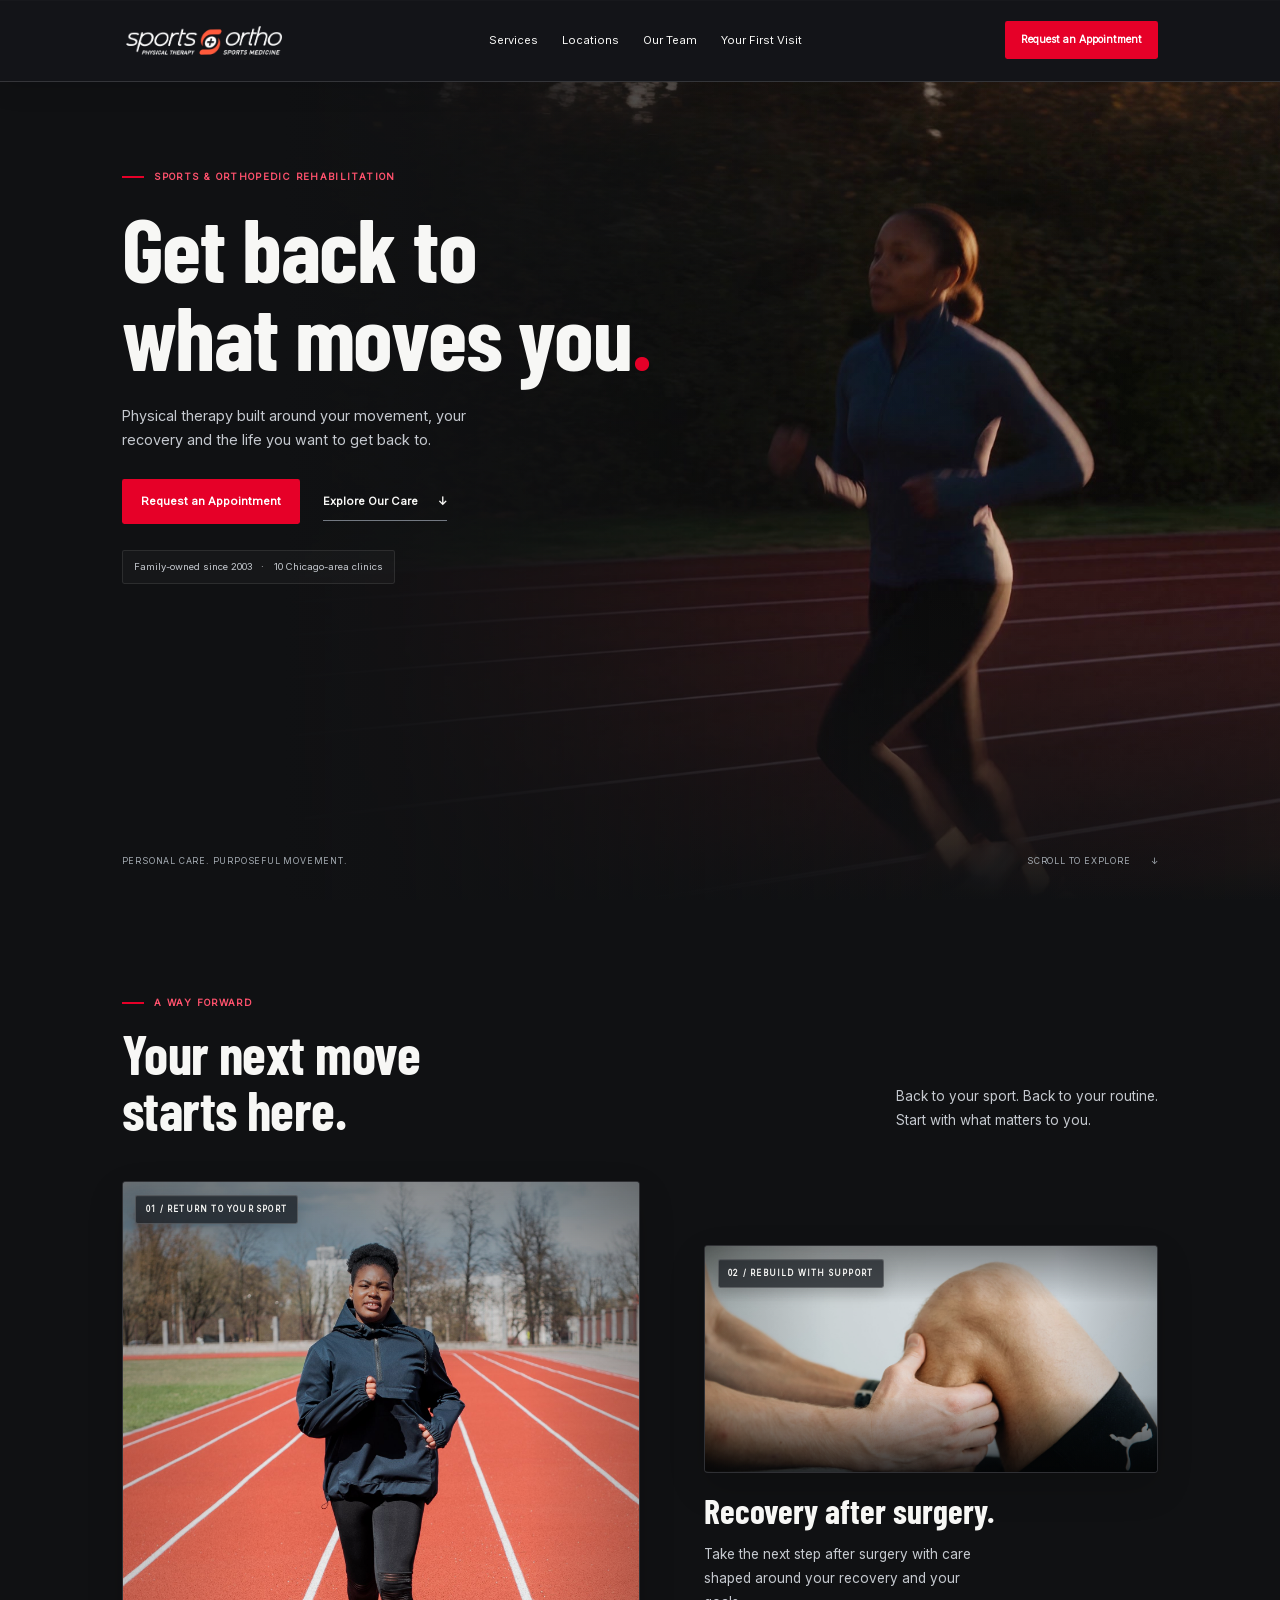
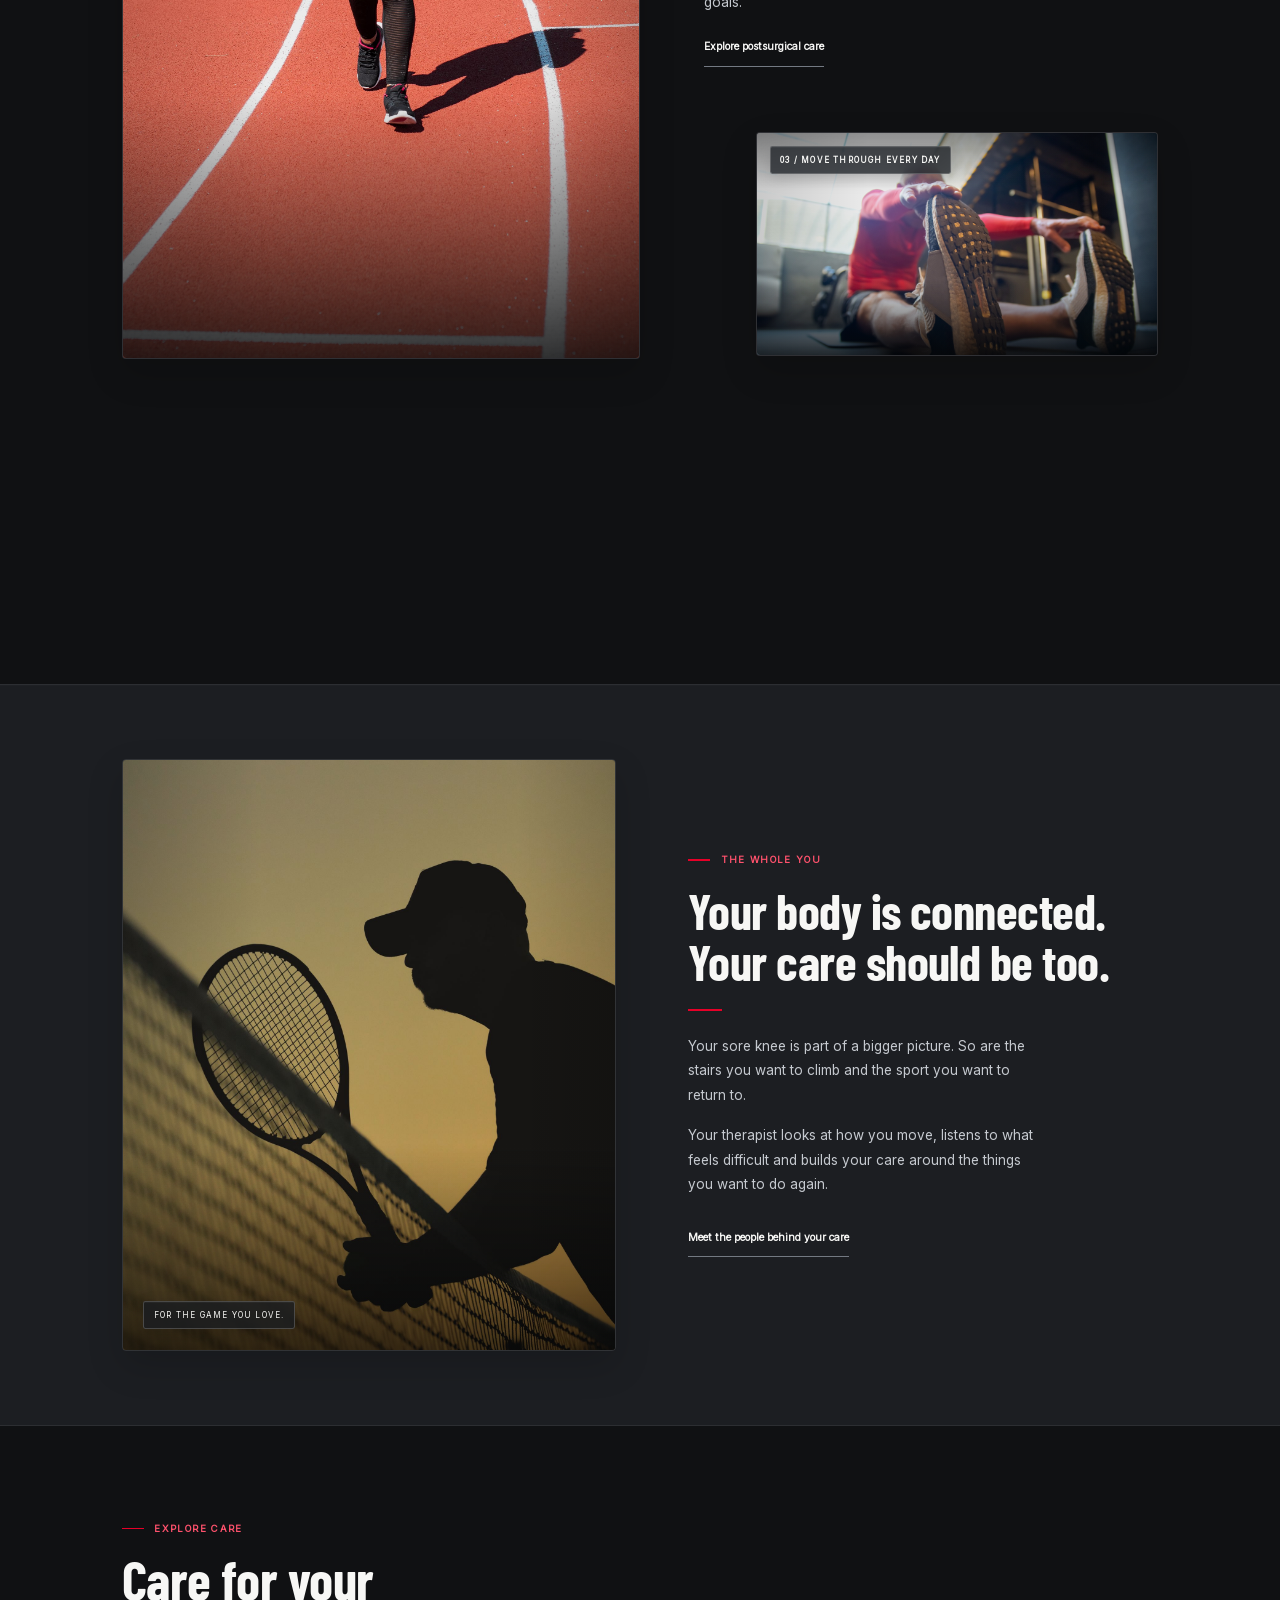
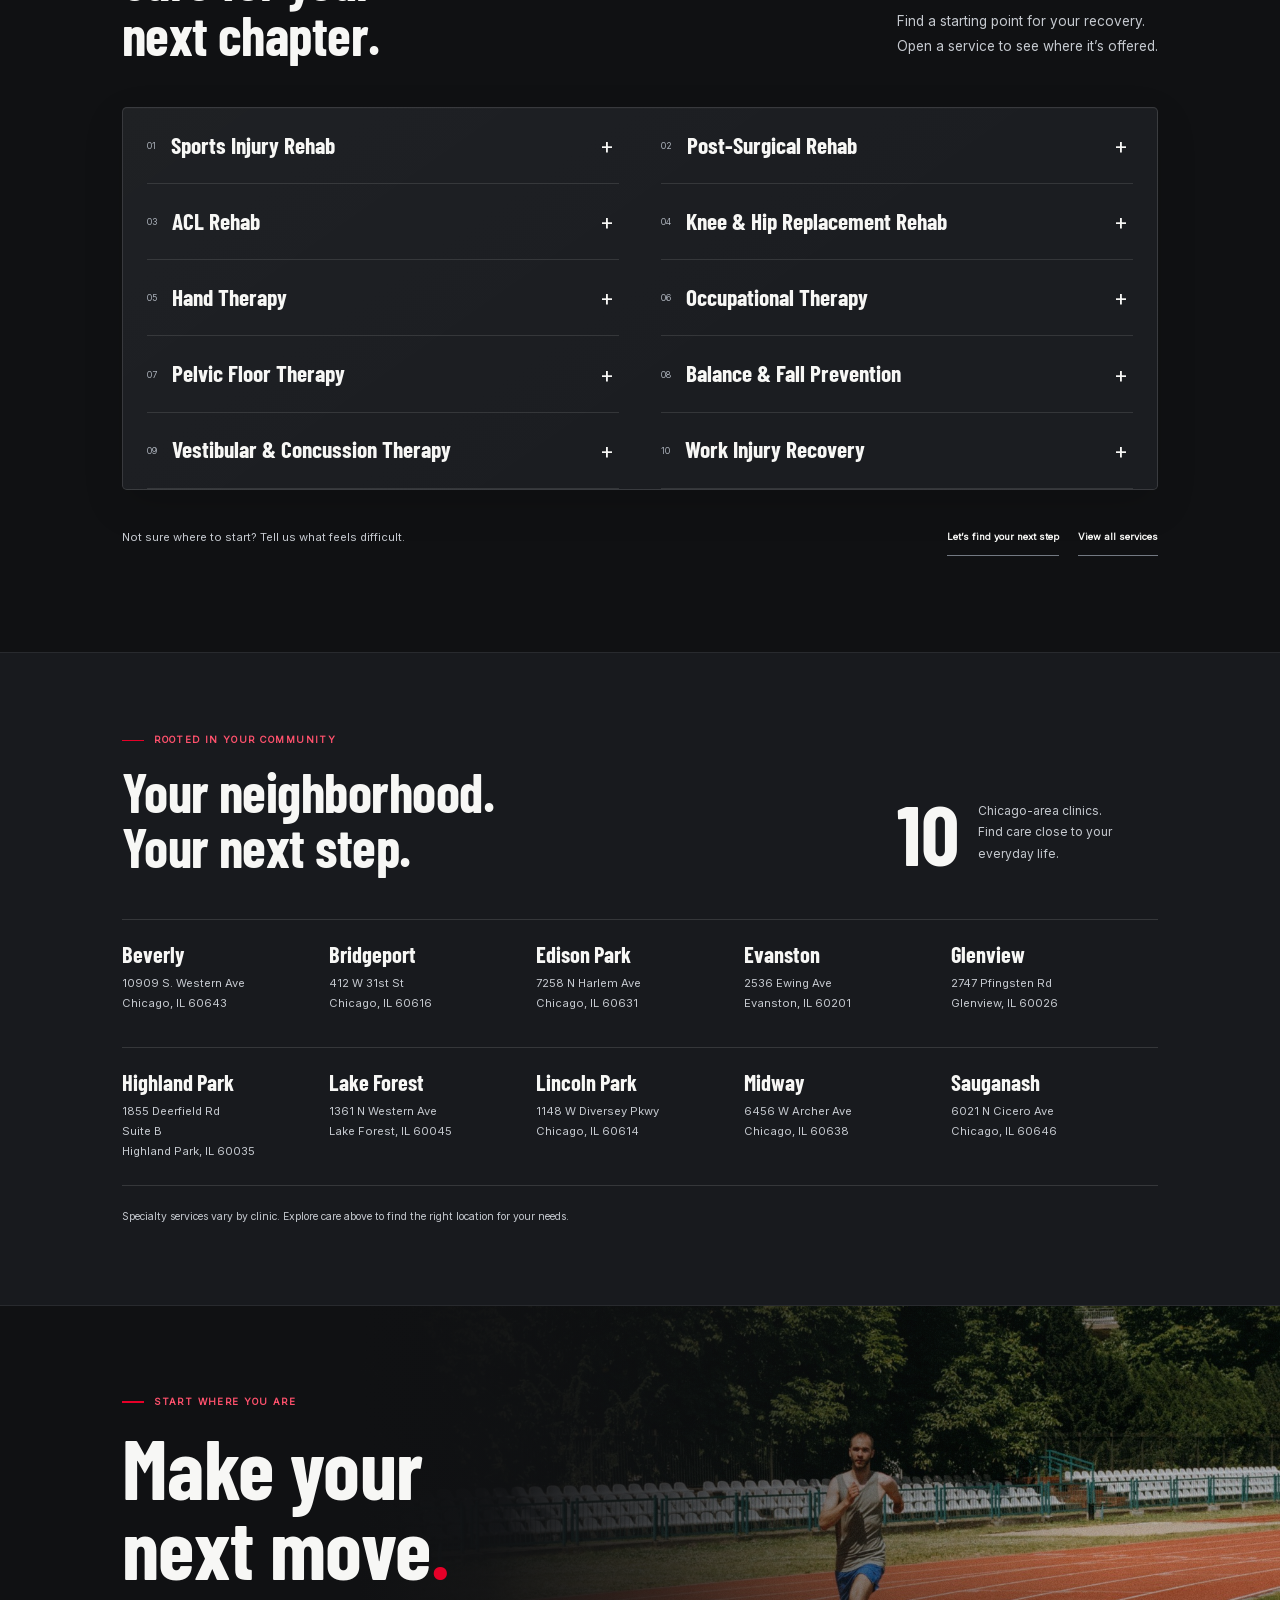
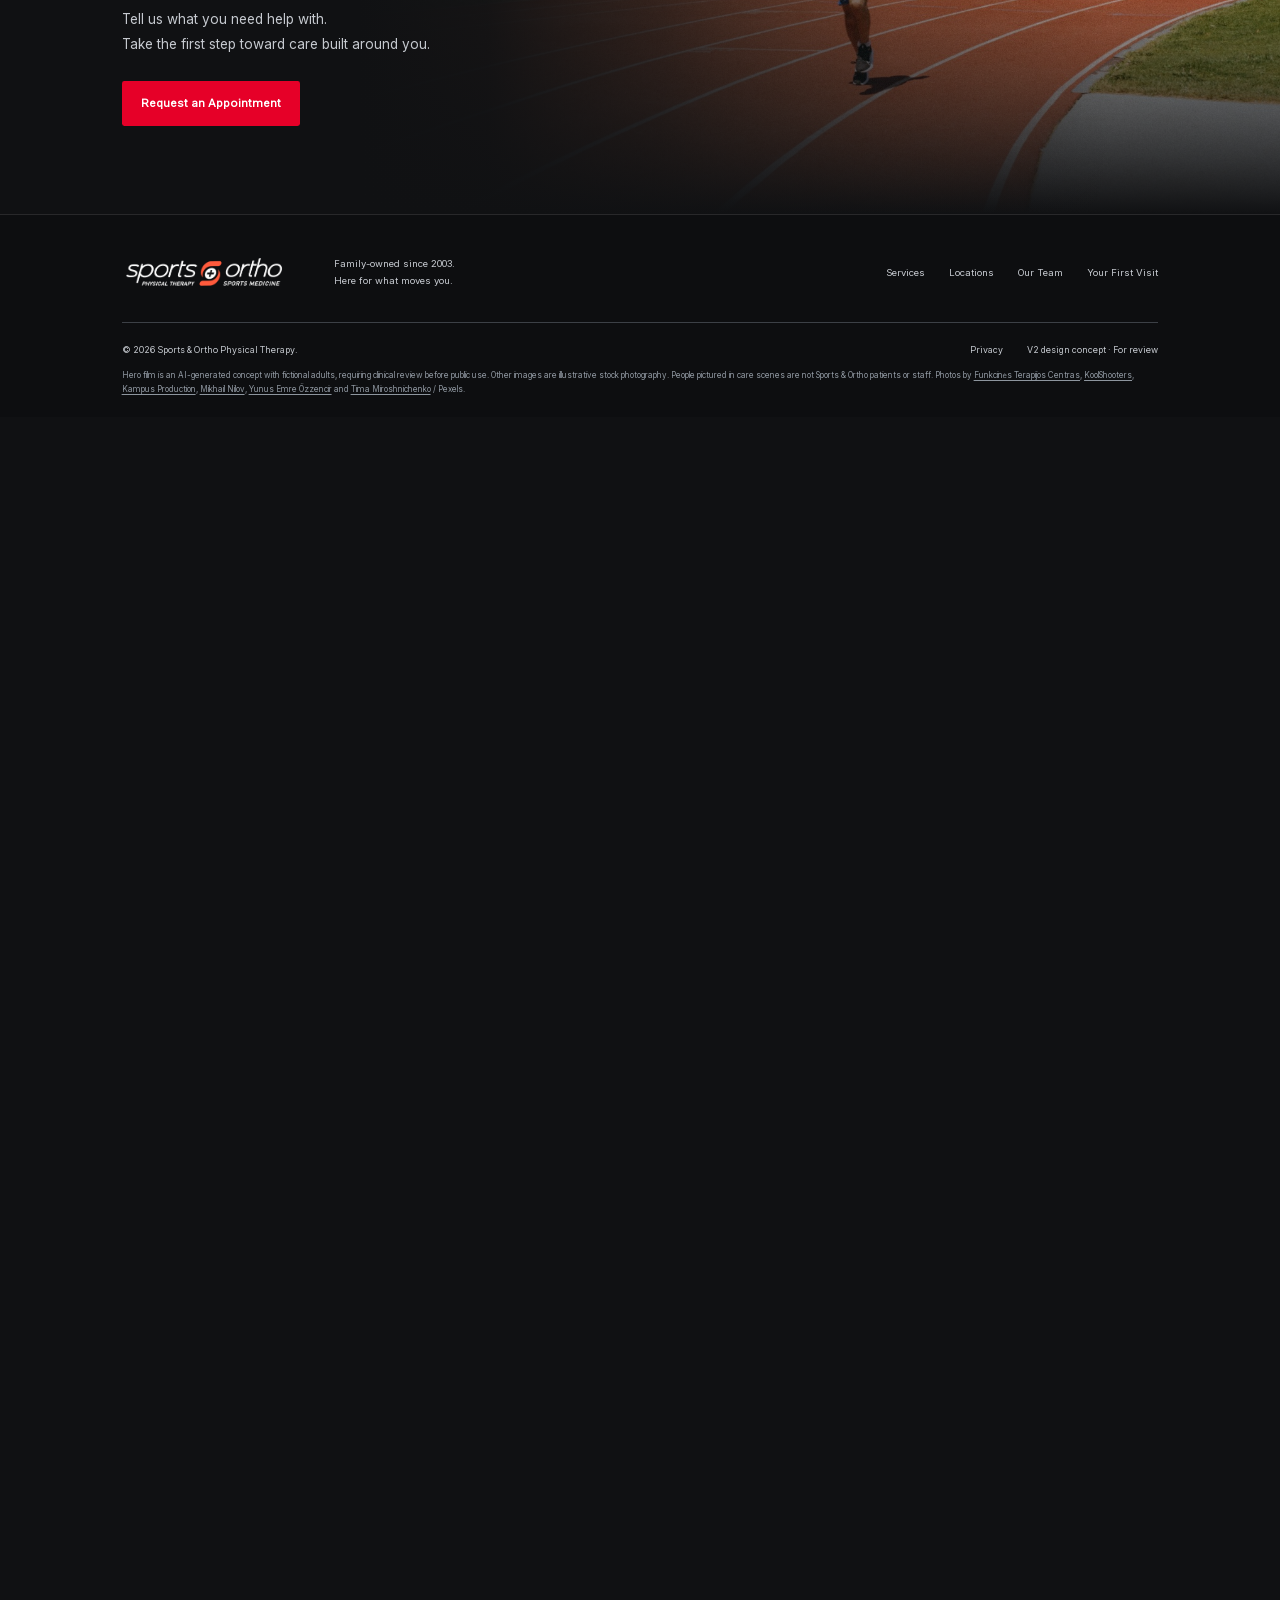
==== index.html @ 135d4efb "Match desktop layout to spacious review reference" ====
<!doctype html>
<html lang="en">
<head>
  <meta charset="utf-8"><meta name="viewport" content="width=device-width,initial-scale=1">
  <meta name="robots" content="noindex,nofollow"><meta name="theme-color" content="#101113">
  <title>Sports & Ortho | Get back to what moves you | V2 concept</title>
  <meta name="description" content="A separate homepage design concept for Sports & Ortho Physical Therapy.">
  <link rel="icon" href="assets/favicon.png"><link rel="stylesheet" href="style.css"><link rel="stylesheet" href="cinematic.css"><link rel="stylesheet" href="materials.css"><link rel="stylesheet" href="hero-video.css">
  <link rel="preload" href="assets/barlow-condensed-bold.ttf" as="font" type="font/ttf" crossorigin>
<link rel="stylesheet" href="desktop-scale.css?v=1">
</head>
<body>
<a class="skip" href="#main">Skip to content</a>
<header class="header"><div class="wrap header-inner">
  <a class="brand" href="#" aria-label="Sports & Ortho Physical Therapy home"><img src="assets/logo.png" alt="Sports & Ortho Physical Therapy" width="218" height="70"></a>
  <nav class="desktop-nav" aria-label="Main navigation"><a href="#services">Services</a><a href="#locations">Locations</a><a href="team.html">Our Team</a><a href="#first-visit" data-visit>Your First Visit</a></nav>
  <button class="button primary header-cta" data-appointment>Request an Appointment</button>
  <button class="menu-toggle" aria-label="Open navigation" aria-expanded="false" aria-controls="mobile-nav"><span></span><span></span></button>
</div><nav id="mobile-nav" aria-label="Mobile navigation" hidden><a href="#services">Services</a><a href="#locations">Locations</a><a href="team.html">Our Team</a><a href="#first-visit" data-visit>Your First Visit</a><button class="button primary" data-appointment>Request an Appointment</button></nav></header>
<main id="main">
  <section class="hero has-video" aria-labelledby="hero-heading">
    <div class="hero-image"><img src="assets/hero-film-poster.jpg" alt="AI-generated cinematic sports concept featuring fictional adult athletes and a firefighter" fetchpriority="high" width="1920" height="1080"><video id="hero-film" muted loop playsinline preload="none" poster="assets/hero-film-poster.jpg" data-src="assets/hero-film.mp4" aria-hidden="true" tabindex="-1"></video></div>
    <div class="wrap hero-content">
      <p class="eyebrow">Sports & orthopedic rehabilitation</p>
      <h1 id="hero-heading">Get back to<br>what moves you<span class="red-dot">.</span></h1>
      <p class="hero-description">Physical therapy built around your movement, your recovery and the life you want to get back to.</p>
      <div class="hero-actions"><button class="button primary" data-appointment>Request an Appointment</button><a class="text-link" href="#pathways">Explore Our Care <span aria-hidden="true">↓</span></a></div>
      <p class="credibility">Family-owned since 2003 <span>·</span> 10 Chicago-area clinics</p>
    </div>
    <div class="hero-bottom wrap"><span>Personal care. Purposeful movement.</span><a href="#pathways" aria-label="Scroll to recovery pathways">Scroll to explore <span aria-hidden="true">↓</span></a></div>
  </section>
  <section class="pathways section wrap" id="pathways" aria-labelledby="pathway-heading">
    <div class="section-heading"><div><p class="eyebrow">A way forward</p><h2 id="pathway-heading">Your next move<br>starts here.</h2></div><p>Back to your sport. Back to your routine.<br>Start with what matters to you.</p></div>
    <div class="pathway-grid">
      <article class="pathway pathway-sport"><a class="photo-link" href="https://sportsandortho.net/services/sports-injury-rehab/" target="_blank" rel="noopener" aria-label="Explore sports injury rehabilitation"><img src="assets/sports-runner.jpg" alt="Stock photograph of a woman running on an outdoor track" loading="lazy"><span class="photo-index">01 / RETURN TO YOUR SPORT</span></a><div class="pathway-copy"><h3>Sports injury<br>rehabilitation.</h3><p>Work toward the strength and confidence to get back to the activities you love.</p><a class="text-link" href="https://sportsandortho.net/services/sports-injury-rehab/" target="_blank" rel="noopener">Explore sports rehab</a></div></article>
      <article class="pathway pathway-surgery"><a class="photo-link" href="https://sportsandortho.net/services/post-surgical-rehab/" target="_blank" rel="noopener" aria-label="Explore recovery after surgery"><img src="assets/recovery-color.jpg" alt="Stock photograph of hands-on knee care" loading="lazy"><span class="photo-index">02 / REBUILD WITH SUPPORT</span></a><div class="pathway-copy"><h3>Recovery after surgery.</h3><p>Take the next step after surgery with care shaped around your recovery and your goals.</p><a class="text-link" href="https://sportsandortho.net/services/post-surgical-rehab/" target="_blank" rel="noopener">Explore postsurgical care</a></div></article>
      <article class="pathway pathway-everyday"><a class="photo-link" href="https://sportsandortho.net/services/balance-fall-prevention/" target="_blank" rel="noopener" aria-label="Explore balance and mobility care"><img src="assets/mobility-color.jpg" alt="Stock photograph of an older adult stretching on an exercise mat" loading="lazy"><span class="photo-index">03 / MOVE THROUGH EVERY DAY</span></a><div class="pathway-copy"><h3>Everyday movement<br>and mobility.</h3><p>Walking the neighborhood. Taking the stairs. Build toward more comfortable, confident movement.</p><a class="text-link" href="https://sportsandortho.net/services/balance-fall-prevention/" target="_blank" rel="noopener">Explore balance & mobility</a></div></article>
    </div>
  </section>
  <section class="personal" id="personal" aria-labelledby="personal-heading"><div class="wrap personal-grid">
    <div class="personal-photo"><img src="assets/tennis-sunset.jpg" alt="Stock photograph of a tennis player holding a racket at the net in warm sunset light" loading="lazy"><span class="image-caption">FOR THE GAME YOU LOVE.</span></div>
    <div class="personal-copy"><p class="eyebrow">The whole you</p><h2 id="personal-heading">Your body is connected.<br>Your care should be too.</h2><div class="red-rule"></div><p>Your sore knee is part of a bigger picture. So are the stairs you want to climb and the sport you want to return to.</p><p>Your therapist looks at how you move, listens to what feels difficult and builds your care around the things you want to do again.</p><a class="text-link" href="team.html">Meet the people behind your care</a></div>
  </div></section>
  <section class="services section wrap" id="services" aria-labelledby="services-heading"><div class="section-heading"><div><p class="eyebrow">Explore care</p><h2 id="services-heading">Care for your<br>next chapter.</h2></div><p>Find a starting point for your recovery.<br>Open a service to see where it’s offered.</p></div>
    <div class="service-directory">
      <details><summary><span class="service-number">01</span><h3>Sports Injury Rehab</h3><span class="plus" aria-hidden="true">+</span></summary><div class="service-body"><p>Support for the movement, strength and control your sport asks of you.</p><p class="availability"><strong>Available at</strong> Beverly, Bridgeport, Edison Park, Evanston, Glenview, Highland Park, Lake Forest, Lincoln Park and Sauganash.</p><a class="text-link" href="https://sportsandortho.net/services/sports-injury-rehab/" target="_blank" rel="noopener">Explore sports injury rehab</a></div></details>
      <details><summary><span class="service-number">02</span><h3>Post-Surgical Rehab</h3><span class="plus" aria-hidden="true">+</span></summary><div class="service-body"><p>Work toward your everyday activities after surgery with a plan suited to your recovery.</p><p class="availability"><strong>Available at</strong> All 10 clinics.</p><a class="text-link" href="https://sportsandortho.net/services/post-surgical-rehab/" target="_blank" rel="noopener">Explore postsurgical care</a></div></details>
      <details><summary><span class="service-number">03</span><h3>ACL Rehab</h3><span class="plus" aria-hidden="true">+</span></summary><div class="service-body"><p>Build toward the activities you want to return to after an ACL injury or surgery.</p><p class="availability"><strong>Available at</strong> Beverly, Bridgeport, Edison Park, Evanston, Glenview, Highland Park, Lake Forest, Lincoln Park and Sauganash.</p><a class="text-link" href="https://sportsandortho.net/services/acl-rehab/" target="_blank" rel="noopener">Explore ACL rehab</a></div></details>
      <details><summary><span class="service-number">04</span><h3>Knee & Hip Replacement Rehab</h3><span class="plus" aria-hidden="true">+</span></summary><div class="service-body"><p>Care focused on the movement and daily activities that matter after joint replacement.</p><p class="availability"><strong>Available at</strong> Beverly, Bridgeport, Edison Park, Evanston, Glenview, Highland Park, Lake Forest, Lincoln Park and Sauganash.</p><a class="text-link" href="https://sportsandortho.net/services/joint-replacement-rehab/" target="_blank" rel="noopener">Explore joint replacement rehab</a></div></details>
      <details><summary><span class="service-number">05</span><h3>Hand Therapy</h3><span class="plus" aria-hidden="true">+</span></summary><div class="service-body"><p>Support for the hand and wrist movements you rely on at home, at work and in your hobbies.</p><p class="availability"><strong>Available at</strong> Beverly, Bridgeport, Edison Park, Evanston, Glenview, Lincoln Park and Sauganash.</p><a class="text-link" href="https://sportsandortho.net/services/hand-therapy/" target="_blank" rel="noopener">Explore hand therapy</a></div></details>
      <details><summary><span class="service-number">06</span><h3>Occupational Therapy</h3><span class="plus" aria-hidden="true">+</span></summary><div class="service-body"><p>Care centered on the daily tasks you want to do with greater ease and independence.</p><p class="availability"><strong>Available at</strong> Beverly, Bridgeport, Edison Park, Evanston, Glenview and Lincoln Park.</p><a class="text-link" href="https://sportsandortho.net/services/occupational-therapy/" target="_blank" rel="noopener">Explore occupational therapy</a></div></details>
      <details><summary><span class="service-number">07</span><h3>Pelvic Floor Therapy</h3><span class="plus" aria-hidden="true">+</span></summary><div class="service-body"><p>Personal care for pelvic-floor concerns, with space to discuss what you’re experiencing.</p><p class="availability"><strong>Available at</strong> Glenview.</p><a class="text-link" href="https://sportsandortho.net/services/pelvic-floor-therapy/" target="_blank" rel="noopener">Explore pelvic floor therapy</a></div></details>
      <details><summary><span class="service-number">08</span><h3>Balance & Fall Prevention</h3><span class="plus" aria-hidden="true">+</span></summary><div class="service-body"><p>Work on balance and steadiness to help you feel more confident in everyday movement.</p><p class="availability"><strong>Available at</strong> Beverly, Bridgeport, Edison Park, Evanston, Glenview, Highland Park, Lake Forest, Lincoln Park and Sauganash.</p><a class="text-link" href="https://sportsandortho.net/services/balance-fall-prevention/" target="_blank" rel="noopener">Explore balance care</a></div></details>
      <details><summary><span class="service-number">09</span><h3>Vestibular & Concussion Therapy</h3><span class="plus" aria-hidden="true">+</span></summary><div class="service-body"><p>Care for dizziness, balance concerns and concussion recovery.</p><p class="availability"><strong>Vestibular care</strong> Edison Park, Bridgeport and Lincoln Park.<br><strong>Concussion care</strong> Edison Park.</p><a class="text-link" href="https://sportsandortho.net/services/vestibular-concussion/" target="_blank" rel="noopener">Explore vestibular & concussion care</a></div></details>
      <details><summary><span class="service-number">10</span><h3>Work Injury Recovery</h3><span class="plus" aria-hidden="true">+</span></summary><div class="service-body"><p>Rehabilitation built around the movements and tasks your work requires.</p><p class="availability"><strong>Available at</strong> All 10 clinics.</p><a class="text-link" href="https://sportsandortho.net/services/work-injury/" target="_blank" rel="noopener">Explore work injury care</a></div></details>
    </div><div class="directory-bottom"><p>Not sure where to start? Tell us what feels difficult.</p><button class="text-link unstyled" data-appointment>Let’s find your next step</button><a class="text-link" href="https://sportsandortho.net/services/" target="_blank" rel="noopener">View all services</a></div>
  </section>
  <section class="locations" id="locations" aria-labelledby="locations-heading"><div class="wrap"><div class="section-heading"><div><p class="eyebrow">Rooted in your community</p><h2 id="locations-heading">Your neighborhood.<br>Your next step.</h2></div><div class="location-intro"><span class="location-count">10</span><p>Chicago-area clinics.<br>Find care close to your everyday life.</p></div></div>
    <div class="location-list">
      <a href="https://sportsandortho.net/locations/beverly/" target="_blank" rel="noopener"><div><h3>Beverly</h3><p>10909 S. Western Ave<br>Chicago, IL 60643</p></div></a>
      <a href="https://sportsandortho.net/locations/bridgeport/" target="_blank" rel="noopener"><div><h3>Bridgeport</h3><p>412 W 31st St<br>Chicago, IL 60616</p></div></a>
      <a href="https://sportsandortho.net/locations/edison-park/" target="_blank" rel="noopener"><div><h3>Edison Park</h3><p>7258 N Harlem Ave<br>Chicago, IL 60631</p></div></a>
      <a href="https://sportsandortho.net/locations/evanston/" target="_blank" rel="noopener"><div><h3>Evanston</h3><p>2536 Ewing Ave<br>Evanston, IL 60201</p></div></a>
      <a href="https://sportsandortho.net/locations/glenview/" target="_blank" rel="noopener"><div><h3>Glenview</h3><p>2747 Pfingsten Rd<br>Glenview, IL 60026</p></div></a>
      <a href="https://sportsandortho.net/locations/highland-park/" target="_blank" rel="noopener"><div><h3>Highland Park</h3><p>1855 Deerfield Rd<br>Suite B<br>Highland Park, IL 60035</p></div></a>
      <a href="https://sportsandortho.net/locations/lake-forest/" target="_blank" rel="noopener"><div><h3>Lake Forest</h3><p>1361 N Western Ave<br>Lake Forest, IL 60045</p></div></a>
      <a href="https://sportsandortho.net/locations/lincoln-park/" target="_blank" rel="noopener"><div><h3>Lincoln Park</h3><p>1148 W Diversey Pkwy<br>Chicago, IL 60614</p></div></a>
      <a href="https://sportsandortho.net/locations/midway/" target="_blank" rel="noopener"><div><h3>Midway</h3><p>6456 W Archer Ave<br>Chicago, IL 60638</p></div></a>
      <a href="https://sportsandortho.net/locations/sauganash/" target="_blank" rel="noopener"><div><h3>Sauganash</h3><p>6021 N Cicero Ave<br>Chicago, IL 60646</p></div></a>
    </div><p class="location-note">Specialty services vary by clinic. Explore care above to find the right location for your needs.</p>
  </div></section>
  <section class="closing" aria-labelledby="closing-heading"><div class="closing-image"><img src="assets/closing-color.jpg" alt="Stock photograph of a runner on a red athletics track" loading="lazy"></div><div class="wrap closing-copy"><p class="eyebrow">Start where you are</p><h2 id="closing-heading">Make your<br>next move<span class="red-dot">.</span></h2><p>Tell us what you need help with.<br>Take the first step toward care built around you.</p><button class="button primary" data-appointment>Request an Appointment</button></div></section>
</main>
<footer class="footer"><div class="wrap"><div class="footer-main"><a class="brand" href="#" aria-label="Sports & Ortho Physical Therapy home"><img src="assets/logo.png" alt="Sports & Ortho Physical Therapy" width="205" height="66"></a><p>Family-owned since 2003.<br>Here for what moves you.</p><nav aria-label="Footer navigation"><a href="#services">Services</a><a href="#locations">Locations</a><a href="team.html">Our Team</a><a href="#first-visit" data-visit>Your First Visit</a></nav></div><div class="footer-base"><p>© 2026 Sports & Ortho Physical Therapy.</p><div><a href="https://sportsandortho.net/privacy/" target="_blank" rel="noopener">Privacy</a><span>V2 design concept · For review</span></div></div><p class="photo-credit" id="photo-credit">Hero film is an AI-generated concept with fictional adults, requiring clinical review before public use. Other images are illustrative stock photography. People pictured in care scenes are not Sports &amp; Ortho patients or staff. Photos by <a href="https://www.pexels.com/photo/physiotherapist-massaging-knee-20860607/" target="_blank" rel="noopener">Funkcinės Terapijos Centras</a>, <a href="https://www.pexels.com/photo/man-running-on-a-track-field-8533787/" target="_blank" rel="noopener">KoolShooters</a>, <a href="https://www.pexels.com/photo/person-sitting-on-exercise-mat-doing-stretching-6922129/" target="_blank" rel="noopener">Kampus Production</a>, <a href="https://www.pexels.com/photo/a-woman-jogging-at-a-running-track-8455970/" target="_blank" rel="noopener">Mikhail Nilov</a>, <a href="https://www.pexels.com/photo/silhouette-of-tennis-player-at-sunset-28435182/" target="_blank" rel="noopener">Yunus Emre Özzencir</a> and <a href="https://www.pexels.com/photo/people-woman-rope-sport-6388468/" target="_blank" rel="noopener">Tima Miroshnichenko</a> / Pexels.</p></div></footer>

<dialog id="appointment-dialog" aria-labelledby="appointment-heading"><button class="dialog-close" aria-label="Close appointment preview">×</button><p class="eyebrow">Take your next step</p><h2 id="appointment-heading">Let’s start with you.</h2><p class="demo-notice">Design preview only. Use sample details. Nothing is sent or saved, and no appointment is booked.</p><form id="demo-form"><label>Your name<input name="name" autocomplete="off" placeholder="Sample name" required></label><label>Callback number<input name="phone" type="tel" autocomplete="off" placeholder="Sample phone number" required></label><label>Preferred clinic<select name="clinic" required><option value="">Select a clinic</option><option>Beverly</option><option>Bridgeport</option><option>Edison Park</option><option>Evanston</option><option>Glenview</option><option>Highland Park</option><option>Lake Forest</option><option>Lincoln Park</option><option>Midway</option><option>Sauganash</option></select></label><button class="button primary" type="submit">Preview request</button></form><div class="demo-result" hidden tabindex="-1"><h3>You’ve taken the first step.</h3><p>On the finished website, the team would follow up to discuss your request. This preview has not sent or booked anything.</p><button class="button secondary dialog-done">Back to the concept</button></div></dialog>
<dialog id="visit-dialog" aria-labelledby="visit-heading"><button class="dialog-close" aria-label="Close first visit information">×</button><p class="eyebrow">Your first visit</p><h2 id="visit-heading">Come as you are.<br>We’ll start together.</h2><p>Talk through what’s been difficult, what you want to return to and how you’re moving today.</p><ul><li>Bring your photo ID and insurance card, if you have one.</li><li>Wear comfortable clothes you can move in.</li><li>Bring any relevant medical reports or surgery instructions.</li></ul><p>Your benefits are verified and explained before your first visit.</p><button class="button primary" data-appointment>Request an Appointment</button></dialog>
<script src="hero-video.js"></script><script src="app.js"></script><script src="motion.js"></script>
</body></html>
---- style.css ----
@font-face{font-family:Barlow;src:url('assets/barlow-condensed-bold.ttf') format('truetype');font-weight:700;font-display:swap}
@font-face{font-family:Inter;src:url('assets/inter.woff2') format('woff2');font-weight:400;font-display:swap}
:root{--bg:#080a0c;--surface:#14191e;--white:#f7f7f5;--text:#bfc5cb;--red:#e60028;--line:#30363d;--label:#ff526d;color-scheme:dark;font-family:Inter,Arial,sans-serif;color:var(--text);background:var(--bg);font-synthesis:weight}
*{box-sizing:border-box}html{scroll-behavior:smooth;scroll-padding-top:110px}body{margin:0}button,input,select{font:inherit}button,a{-webkit-tap-highlight-color:transparent}button{cursor:pointer}a{color:inherit;text-decoration:none}img{max-width:100%;display:block}button{color:var(--white)}h1,h2,h3,p{margin:0}h1,h2,h3{font-family:Barlow,'Arial Narrow',sans-serif;font-weight:700;color:var(--white)}.wrap{width:min(1296px,calc(100% - 112px));margin:auto}.skip{position:fixed;top:-100px;z-index:100;background:var(--white);color:var(--bg);padding:16px}.skip:focus{top:12px}:focus-visible{outline:2px solid var(--white);outline-offset:6px}a,button{transition:background .2s,color .2s,border-color .2s}a:hover{color:var(--white)}.header{height:102px;position:relative;z-index:20;border-bottom:1px solid #ffffff16;background:var(--bg)}.header-inner{height:100%;display:flex;align-items:center;justify-content:space-between;gap:30px}.brand{flex-shrink:0;width:205px}.brand img{width:100%;height:auto}.desktop-nav{display:flex;gap:30px;font-size:0.875rem;color:var(--white)}.desktop-nav a{padding:16px 0;position:relative}.desktop-nav a:hover:after{content:'';position:absolute;bottom:7px;left:0;right:0;height:2px;background:var(--red)}.button{display:inline-flex;align-items:center;justify-content:center;gap:30px;min-height:56px;padding:17px 23px;border:1px solid transparent;border-radius:3px;font-size:0.875rem;line-height:1.4;font-weight:700;white-space:nowrap}.button span{font-size:1.3125rem;line-height:1}.primary{color:var(--white);background:var(--red)}.primary:hover{background:#bc0021}.header-cta{min-height:48px;padding:13px 19px;gap:20px;font-size:0.8125rem}.text-link{display:inline-flex;align-items:center;justify-content:space-between;gap:25px;min-height:48px;font-size:0.875rem;font-weight:700;color:var(--white);border-bottom:1px solid #5c6269}.text-link:hover{border-color:var(--red)}.menu-toggle{display:none}.hero{min-height:735px;height:calc(100svh - 102px);max-height:860px;position:relative;isolation:isolate;overflow:hidden}.hero-image{position:absolute;inset:0 0 0 40%;z-index:-2}.hero-image img{width:100%;height:100%;object-fit:cover;object-position:50% 55%;filter:contrast(1.03) brightness(.92)}.hero-image:after{content:'';position:absolute;inset:0;background:linear-gradient(90deg,var(--bg),#080a0c85 23%,#080a0c00 53%),linear-gradient(0deg,var(--bg),transparent 35%,#080a0c20 80%)}.hero-content{padding-top:110px;position:relative}.eyebrow{display:flex;align-items:center;gap:13px;font-size:0.75rem;font-weight:700;letter-spacing:1.7px;line-height:1.5;text-transform:uppercase;color:var(--label)}.eyebrow:before{content:'';width:28px;height:2px;flex-shrink:0;background:var(--red)}h1{font-size:clamp(5rem,7.75vw,7rem);line-height:.98;letter-spacing:-1.5px;margin-top:25px;max-width:690px}.red-dot{color:var(--red)}.hero-description{max-width:435px;font-size:1.125rem;line-height:1.7;margin-top:30px}.hero-actions{display:flex;gap:28px;align-items:center;margin-top:33px}.credibility{font-size:0.75rem;line-height:1.6;margin-top:33px;color:#abb2b9}.credibility span{padding:0 8px}.hero-bottom{position:absolute;bottom:28px;left:0;right:0;display:flex;justify-content:space-between;font-size:0.6875rem;letter-spacing:1px;text-transform:uppercase;color:#a5acb3}.hero-bottom a{display:flex;gap:25px;align-items:center;min-height:44px}.hero-bottom>span{align-self:center}
@media(min-width:901px) and (max-height:850px){.hero{min-height:650px}.hero-content{padding-top:65px}.hero-bottom{bottom:12px}}
@media(max-width:1100px){.wrap{width:calc(100% - 64px)}.desktop-nav{gap:18px}.brand{width:170px}.header-inner{gap:18px}.header-cta{font-size:0.75rem;padding:13px}.hero-image{left:35%}}
@media(max-width:900px){.desktop-nav,.header-cta{display:none}.header{height:83px}.brand{width:177px}.menu-toggle{display:flex;flex-direction:column;justify-content:center;gap:7px;width:48px;height:48px;background:none;border:1px solid var(--line);border-radius:3px}.menu-toggle span{width:20px;height:1px;background:var(--white);margin-inline:auto}#mobile-nav:not([hidden]){display:flex;flex-direction:column;position:absolute;top:82px;left:0;right:0;padding:20px 24px;background:var(--surface);border-bottom:1px solid var(--line);gap:5px}#mobile-nav a{padding:15px 0;color:var(--white)}.hero{height:auto;min-height:790px}.hero-image{left:20%;opacity:.8}.hero-content{padding-top:145px}.hero h1{font-size:5.5rem}}
@media(max-width:600px){.wrap{width:calc(100% - 40px)}.header{height:76px}.brand{width:161px}#mobile-nav:not([hidden]){top:75px}.hero{min-height:705px;max-height:none}.hero-image{inset:0 0 auto 20%;height:390px;opacity:1}.hero-image img{object-position:53% 56%;filter:contrast(1.03) brightness(.86)}.hero-image:after{background:linear-gradient(90deg,var(--bg),transparent 58%),linear-gradient(0deg,var(--bg),transparent 70%)}.hero-content{padding-top:207px}.hero .eyebrow{font-size:0.625rem;letter-spacing:1.1px;gap:8px}.hero .eyebrow:before{width:20px}.hero h1{font-size:3.5rem;line-height:1.01;letter-spacing:-.6px;margin-top:19px}.hero-description{font-size:1.0625rem;line-height:1.65;max-width:340px;margin-top:19px}.hero-actions{margin-top:23px;flex-direction:column;align-items:flex-start;gap:11px}.hero-actions .button{width:100%;justify-content:space-between;min-height:56px;font-size:0.875rem}.hero-actions .text-link{font-size:0.8125rem;gap:24px}.credibility{font-size:0.625rem;margin-top:20px;white-space:nowrap}.credibility span{padding:0 4px}.hero-bottom{display:none}.button{white-space:normal}.eyebrow{font-size:0.6875rem;letter-spacing:1.4px}}
@media(prefers-reduced-motion:reduce){html{scroll-behavior:auto}*,*:before,*:after{animation:none!important;transition:none!important}}
.primary{color:#fff}.section{padding-block:120px}h2{font-size:4.25rem;line-height:1.02;letter-spacing:-.65px}.section-heading{display:flex;justify-content:space-between;align-items:flex-end;gap:60px;margin-bottom:55px}.section-heading h2{margin-top:20px}.section-heading>p{font-size:1.0625rem;line-height:1.8;margin-bottom:6px;max-width:370px}.pathway-grid{display:grid;grid-template-columns:1.14fr 1fr;gap:70px 80px}.pathway-sport{grid-row:span 2}.pathway-sport .photo-link{height:650px}.pathway-surgery{padding-top:80px}.pathway-surgery .photo-link{height:285px}.pathway-everyday{margin-left:65px;margin-top:8px}.pathway-everyday .photo-link{height:280px}.photo-link{display:block;position:relative;overflow:hidden;background:var(--surface)}.photo-link img{width:100%;height:100%;object-fit:cover;filter:contrast(1.03) brightness(.96);transition:transform .7s ease,filter .7s ease}.photo-link:after{content:'';position:absolute;inset:0;background:linear-gradient(0deg,#080a0ccc,transparent 30%,transparent 80%,#080a0c77)}.photo-link:hover img{transform:scale(1.025);filter:contrast(1.03) brightness(1)}.photo-index{position:absolute;top:22px;left:22px;z-index:1;font-size:0.625rem;font-weight:700;letter-spacing:1.5px;color:var(--white)}.pathway-copy{padding-top:25px}.pathway h3{font-size:2.625rem;line-height:1.08}.pathway p{font-size:1.0625rem;line-height:1.75;max-width:365px;margin-top:17px}.pathway .text-link{margin-top:17px;font-size:0.8125rem}.pathway-sport .pathway-copy{padding-top:29px}.pathway-sport h3{font-size:3.375rem}.pathway-sport p{max-width:400px}.personal{padding-block:92px;background:var(--surface);position:relative}.personal-grid{display:grid;grid-template-columns:1.05fr 1fr;gap:90px;align-items:center}.personal-photo{height:580px;position:relative;overflow:hidden}.personal-photo img{height:100%;width:100%;object-fit:cover;object-position:52% center;filter:contrast(1.03) brightness(.96)}.personal-photo:after{position:absolute;content:'';inset:60% 0 0;background:linear-gradient(transparent,#080a0cbb)}.image-caption{position:absolute;z-index:1;bottom:26px;left:26px;color:var(--white);font-size:0.625rem;letter-spacing:1.5px}.personal-copy h2{font-size:3.875rem;margin-top:23px}.red-rule{height:3px;width:43px;background:var(--red);margin-block:28px}.personal-copy>p:not(.eyebrow){font-size:1.0625rem;line-height:1.8;margin-bottom:20px;max-width:450px}.personal-copy .text-link{font-size:0.8125rem;margin-top:8px}.service-directory{border-top:1px solid var(--line);display:grid;grid-template-columns:1fr 1fr;column-gap:68px;align-items:start}.service-directory details{border-bottom:1px solid var(--line)}summary{display:flex;align-items:center;gap:19px;min-height:94px;cursor:pointer;list-style:none;padding:20px 0}summary::-webkit-details-marker{display:none}summary h3{font-size:1.8125rem;line-height:1.2;flex:1}summary:hover h3{color:#fff}summary:hover .plus{color:var(--label)}.service-number{font-size:0.6875rem;color:#8d959e;align-self:center}.plus{font-size:1.625rem;font-weight:400;color:var(--white);width:30px;text-align:center;flex-shrink:0}details[open] .plus{transform:rotate(45deg)}.service-body{padding:0 40px 25px 35px;font-size:1rem;line-height:1.75}.service-body .availability{font-size:0.875rem;margin-top:20px}.availability strong{color:var(--white);font-weight:400;display:block;margin-top:8px}.service-body .text-link{font-size:0.8125rem;margin-top:14px}.directory-bottom{display:flex;align-items:center;gap:24px;margin-top:35px}.directory-bottom p{font-size:0.875rem;flex:1}.directory-bottom .text-link{font-size:0.75rem;gap:15px}.unstyled{background:none;border:0;border-bottom:1px solid #5c6269;padding:0}.locations{background:var(--surface);padding-block:100px}.location-intro{display:flex;gap:24px;align-items:center}.location-count{font-family:Barlow,sans-serif;font-size:6.625rem;color:var(--white);line-height:1}.location-intro p{font-size:0.9375rem;line-height:1.8;max-width:225px}.location-list{display:grid;grid-template-columns:repeat(5,1fr);border-top:1px solid var(--line)}.location-list>a{display:flex;justify-content:space-between;gap:14px;padding:27px 20px 30px 0;border-bottom:1px solid var(--line);position:relative;min-height:160px}.location-list>a:before{content:'';position:absolute;top:-1px;left:0;width:0;height:2px;background:var(--red);transition:width .25s}.location-list>a:hover:before{width:80%}.location-list h3{font-size:1.75rem}.location-list p{font-size:0.75rem;line-height:1.9;margin-top:9px;color:var(--text)}.location-list>a>span{font-size:1.3125rem;color:#cbd0d5;padding-top:3px}.location-note{font-size:0.8125rem;line-height:1.7;margin-top:27px}.closing{position:relative;isolation:isolate;min-height:635px;display:flex;align-items:center;overflow:hidden}.closing-image{position:absolute;inset:0 0 0 37%;z-index:-1}.closing-image img{height:100%;width:100%;object-fit:cover;object-position:center 45%;filter:contrast(1.03) brightness(.88)}.closing-image:after{content:'';position:absolute;inset:0;background:linear-gradient(90deg,var(--bg),transparent 70%),linear-gradient(0deg,var(--bg),transparent 45%,#080a0c66)}.closing-copy{padding-block:90px}.closing h2{font-size:6.5rem;line-height:.97;margin-top:22px}.closing-copy>p:not(.eyebrow){font-size:1.0625rem;line-height:1.85;margin-block:24px 30px}.footer{border-top:1px solid var(--line);padding-block:48px 25px}.footer-main{display:flex;gap:60px;align-items:center;padding-bottom:39px}.footer-main>p{font-size:0.75rem;line-height:1.8}.footer-main nav{margin-left:auto;display:flex;gap:30px;font-size:0.75rem}.footer-main nav a{display:flex;align-items:center;min-height:44px}.footer-base{border-top:1px solid var(--line);padding-top:24px;display:flex;justify-content:space-between;font-size:0.6875rem;line-height:1.8}.footer-base>div{display:flex;gap:30px}.photo-credit{font-size:0.625rem;line-height:1.8;color:#8d959e;margin-top:13px}.photo-credit a{text-decoration:underline;text-underline-offset:3px}.mobile-action{display:none}dialog{border:1px solid #59616a;border-radius:4px;background:var(--surface);color:var(--text);padding:48px;width:min(550px,calc(100% - 32px));max-height:calc(100svh - 32px);overflow:auto}dialog::backdrop{background:#000c;backdrop-filter:blur(6px)}dialog h2{font-size:3.0625rem;margin-block:20px}dialog>p:not(.eyebrow){font-size:0.9375rem;line-height:1.8}dialog li{font-size:0.9375rem;line-height:1.8;margin-block:12px}dialog ul{padding-left:20px;margin-block:24px}dialog>.button{margin-top:25px}.dialog-close{position:absolute;right:14px;top:12px;width:44px;height:44px;font-size:1.75rem;background:none;border:0}.demo-notice{padding:14px;border:1px solid var(--line);font-size:0.8125rem!important}form{display:grid;gap:18px;margin-top:22px}label{display:grid;gap:9px;font-size:0.8125rem;color:var(--white)}input,select{border:1px solid #737d88;border-radius:2px;background:var(--bg);color:var(--white);padding:14px;min-height:50px;width:100%;font-size:1rem}form>.button{margin-top:6px}.demo-result{margin-top:25px}.demo-result h3{font-size:2.125rem}.demo-result p{font-size:1rem;line-height:1.8;margin-block:18px}.secondary{border:1px solid #69727c;background:transparent}.secondary:hover{background:#242b33}body.modal-open{overflow:hidden}[hidden]{display:none!important}
@media(max-width:1100px){.pathway-grid{gap:60px 50px}.personal-grid{gap:45px}.personal-copy h2{font-size:3.375rem}.service-directory{column-gap:35px}summary h3{font-size:1.5625rem}.location-list{grid-template-columns:repeat(2,1fr);column-gap:48px}.location-list>a{min-height:130px}.location-list p{font-size:0.875rem}.location-list h3{font-size:2rem}.footer-main{gap:30px}.footer-main nav{gap:18px}.section-heading{gap:35px}.location-intro{gap:16px}}
@media(max-width:900px){.section{padding-block:85px}h2{font-size:3.625rem}.section-heading{margin-bottom:40px;align-items:flex-start}.section-heading>p{font-size:0.9375rem;max-width:250px}.pathway-grid{gap:55px 30px}.pathway-sport .photo-link{height:490px}.pathway-surgery{padding-top:55px}.pathway-everyday{margin-left:0}.pathway h3,.pathway-sport h3{font-size:2.375rem}.pathway p{font-size:1rem}.personal{padding-block:65px}.personal-grid{gap:32px}.personal-photo{height:520px}.personal-copy h2{font-size:2.8125rem}.personal-copy>p:not(.eyebrow){font-size:1rem}.service-directory{grid-template-columns:1fr}.directory-bottom{flex-wrap:wrap}.directory-bottom p{flex-basis:100%}.directory-bottom .text-link{font-size:0.8125rem}.location-intro{flex-direction:column;align-items:flex-start;gap:8px}.location-count{font-size:5rem}.location-intro p{font-size:0.875rem}.footer-main{flex-wrap:wrap;justify-content:space-between}.footer-main nav{width:100%;margin:0;justify-content:space-between}.closing h2{font-size:5.5rem}}
@media(max-width:600px){html{scroll-padding-top:22px}.section{padding-block:72px}h2{font-size:3rem;line-height:1.04}.section-heading{display:block;margin-bottom:31px}.section-heading h2{margin-top:17px}.section-heading>p{margin-top:22px;max-width:100%;font-size:1rem;line-height:1.75}.pathway-grid{display:block}.pathway{margin:0;padding:0}.pathway+.pathway{margin-top:43px}.pathway-sport .photo-link{height:400px}.pathway-surgery .photo-link{height:275px}.pathway-everyday .photo-link{height:268px}.photo-index{font-size:0.5625rem;letter-spacing:1.3px;left:18px;top:18px}.pathway-copy,.pathway-sport .pathway-copy{padding-top:22px}.pathway h3,.pathway-sport h3{font-size:2.375rem}.pathway p{font-size:1.0625rem;line-height:1.65;margin-top:14px}.pathway .text-link{font-size:0.8125rem;margin-top:15px}.personal{padding-block:44px 66px}.personal-grid{display:flex;flex-direction:column;gap:38px}.personal-photo{height:355px;width:100%}.personal-photo img{object-position:55% center}.image-caption{font-size:0.5625rem;left:19px;bottom:20px}.personal-copy h2{font-size:2.875rem;line-height:1.06;margin-top:19px}.personal-copy>p:not(.eyebrow){font-size:1.0625rem;line-height:1.75}.red-rule{margin-block:24px}.personal-copy .text-link{font-size:0.75rem;gap:16px}.service-directory{display:block}summary{min-height:87px;gap:13px;padding-block:20px}summary h3{font-size:1.625rem}.service-number{font-size:0.625rem}.plus{width:25px}.service-body{padding-left:26px;padding-right:10px}.service-body .text-link{font-size:0.75rem}.directory-bottom{display:flex;gap:16px;margin-top:23px}.directory-bottom p{font-size:0.875rem;line-height:1.8}.directory-bottom .text-link{font-size:0.75rem}.locations{padding-block:68px}.locations .section-heading{margin-bottom:34px}.location-intro{display:flex;flex-direction:row;align-items:center;gap:20px;margin-top:24px}.location-count{font-size:4.5rem}.location-intro p{font-size:0.875rem}.location-list{grid-template-columns:1fr 1fr;column-gap:20px}.location-list>a{padding:22px 0;gap:5px;min-height:140px}.location-list h3{font-size:1.6875rem}.location-list p{font-size:0.6875rem;line-height:1.8}.location-list>a>span{font-size:1.125rem}.location-note{font-size:0.75rem;margin-top:22px}.closing{min-height:590px;align-items:flex-end}.closing-image{inset:0 0 0 10%;}.closing-image img{object-position:55% center;filter:contrast(1.03) brightness(.8)}.closing-image:after{background:linear-gradient(90deg,#080a0cdd,transparent),linear-gradient(0deg,var(--bg),#080a0c88 40%,transparent 85%)}.closing-copy{padding-block:140px 65px}.closing h2{font-size:4.75rem}.closing-copy>p:not(.eyebrow){font-size:1rem;line-height:1.8;margin-block:23px}.closing .button{width:100%;justify-content:space-between}.footer{padding-top:39px;padding-bottom:104px}.footer-main{display:block;padding-bottom:23px}.footer-main .brand{display:block;width:173px}.footer-main>p{margin-top:22px;font-size:0.75rem}.footer-main nav{display:grid;grid-template-columns:1fr 1fr;gap:0;margin-top:20px;font-size:0.8125rem}.footer-base{display:block;font-size:0.625rem}.footer-base>div{margin-top:14px;justify-content:space-between;gap:12px;align-items:center}.footer-base a{display:inline-flex;align-items:center;min-height:44px}.photo-credit{font-size:0.625rem}.mobile-action.visible{display:block;position:fixed;bottom:0;left:0;right:0;z-index:25;background:#080a0cf5;border-top:1px solid var(--line);padding:10px 20px calc(10px + env(safe-area-inset-bottom))}.mobile-action .button{width:100%;min-height:50px;padding-block:12px;justify-content:space-between;font-size:0.8125rem}dialog{padding:34px 24px}dialog h2{font-size:2.625rem}.dialog-close{top:6px;right:5px}}

/* Final crop and readability adjustments. */
.hero-image img{object-position:100% 55%}
.location-list p{font-size:0.875rem;line-height:1.75}
@media(max-width:600px){.hero-image img{object-position:100% 55%}.hero h1{font-size:clamp(2.75rem,14.36vw,3.5rem)}.location-list p{font-size:0.8125rem}.location-list h3{font-size:1.625rem}.location-list>a{min-height:158px}.footer{padding-bottom:30px}}
@media(max-width:360px){.hero-content{padding-top:178px}.hero-description{font-size:1rem}.credibility{font-size:0.5625rem}.hero{min-height:685px}.location-list{grid-template-columns:1fr}.location-list>a{min-height:125px}.location-list p{font-size:0.875rem}}

/* Respect enlarged browser text without clipping. */
.credibility{white-space:normal}.location-list>a>div,summary h3{min-width:0;overflow-wrap:anywhere}.footer-base>div,.footer-main nav{flex-wrap:wrap}.text-link{max-width:100%}.photo-credit{overflow-wrap:anywhere}

h1,h2,h3{overflow-wrap:anywhere}.photo-index{background:#080a0cd9;padding:6px 8px;top:16px;left:16px}.image-caption{background:#080a0cd9;padding:6px 8px}
.plus{width:1.2em;flex:0 0 1.2em}details[open] .plus{transform:none;color:transparent;position:relative}details[open] .plus:after{content:'−';position:absolute;inset:0;color:var(--label)}

/* Natural-color stock selection, September 26 review revision. */
.hero-image img{object-position:52% 50%}
.pathway-sport .photo-link{height:auto;aspect-ratio:2/3}
.pathway-sport .photo-link img{object-position:center}
.pathway-everyday .photo-link img{object-position:center top}
.personal-photo{height:740px}
.personal-photo img{object-position:50% 50%}
.closing-image img{object-position:50% 72%}
@media(max-width:900px){.personal-photo{height:540px}}
@media(max-width:600px){.hero-image{left:0;height:330px}.hero-image img{object-position:50% center}.hero-image:after{background:linear-gradient(90deg,#080a0c44,transparent 55%),linear-gradient(0deg,var(--bg),transparent 83%)}.personal-photo{height:auto;aspect-ratio:2/3}.personal-photo img{object-position:center}.closing-image{left:0}.closing-image img{object-position:50% 70%}}

/* Center action labels after removing decorative diagonal arrows. */
.button.primary:not(:has([aria-hidden])){justify-content:center}
---- cinematic.css ----
/* Deep neutral blacks, restrained edge lighting and photographic falloff. */
:root{--bg:#030405;--surface:#0d1013;--line:#292e33}
main{overflow-x:clip}
.header{background:#030405;border-bottom-color:#ffffff0c}
.personal,.locations,.founder-section,.team-closing{background-color:var(--surface);box-shadow:inset 0 1px #ffffff04,inset 0 70px 100px -100px #000,inset 0 -70px 100px -100px #000}
.hero-image:after{background:linear-gradient(90deg,var(--bg),#030405b3 20%,transparent 64%),linear-gradient(0deg,var(--bg),transparent 48%,#03040533 100%)}
.hero-image img{filter:contrast(1.06) brightness(.88)}
.photo-link:after{background:linear-gradient(0deg,#030405cc,transparent 34%,transparent 75%,#03040566),linear-gradient(90deg,#03040526,transparent 28%,transparent 78%,#03040533)}
.photo-link img{filter:contrast(1.05) brightness(.92)}
.personal-photo:after,.founder-photo:after{inset:0;background:linear-gradient(0deg,#030405b3,transparent 35%),linear-gradient(90deg,#03040533,transparent 28%,transparent 80%,#03040526)}
.team-hero-photo:after{background:linear-gradient(90deg,#03040599,transparent 35%),linear-gradient(0deg,#030405d9,transparent 45%)}
.closing-image{left:auto;right:0;width:min(72%,1500px);overflow:hidden}
.closing-image img{object-position:50% 65%}
.closing-image:after{background:linear-gradient(90deg,var(--bg) 0%,#030405f5 14%,#030405b8 33%,#03040540 58%,transparent 82%),linear-gradient(0deg,var(--bg),transparent 50%,#03040544)}
.team-portrait,.portrait-placeholder{background:#101418}
.footer{background:var(--bg)}
/* The browser animates only transform and opacity, once per element. */
[data-motion]{transform-origin:center;transform:translate3d(0,0,0)}
[data-motion-state="running"]{will-change:transform,opacity}
[data-motion-state="pending"]{opacity:0;transform:translate3d(var(--reveal-x,0px),var(--reveal-y,24px),0)}
.headline-mask{display:block;overflow:clip;padding-bottom:.12em;margin-bottom:-.12em}
.headline-line{display:block;transform:translate3d(0,0,0)}
[data-motion-state="pending"] .headline-line{transform:translate3d(0,110%,0)}
[data-motion-state="pending"] .red-rule{transform:scaleX(0)}
.red-rule{transform-origin:left center;transform:scaleX(1)}
.photo-link img,.photo-link:hover img{transform:none;transition:filter .3s ease}
@media(max-width:600px){
  .hero-image:after{background:linear-gradient(90deg,#03040544,transparent 60%),linear-gradient(0deg,var(--bg),transparent 85%)}
  .closing-image{left:0;width:100%}
  .closing-image img{object-position:50% 70%}
  .closing-image:after{background:linear-gradient(90deg,#030405dd,transparent),linear-gradient(0deg,var(--bg),#03040599 40%,transparent 90%)}
}
@media(prefers-reduced-motion:reduce){[data-motion],[data-motion] img,.headline-line,.red-rule{transform:none!important;opacity:1!important}}
@media print{[data-motion],[data-motion] img,.headline-line,.red-rule{transform:none!important;opacity:1!important}}
---- materials.css ----
/* Layered charcoal and restrained glass, inspired by the LeftClick reference.
   Shared by the homepage and team page. Motion stays in cinematic.css. */
:root {
  --bg: #101113;
  --surface: #191b1f;
  --surface-raised: #22252a;
  --line: #3c4046;
  --text: #c5c9cf;
  --glass-edge: #ffffff24;
}
body { background: var(--bg); }
.header {
  position: sticky;
  top: 0;
  background: #14161bea;
  border-bottom: 1px solid var(--glass-edge);
  box-shadow: 0 8px 30px #00000020, inset 0 1px #ffffff06;
}
.hero, .closing { background: var(--bg); }
.hero-image:after {
  background: linear-gradient(90deg,var(--bg),#101113c7 20%,transparent 64%),
    linear-gradient(0deg,var(--bg),transparent 48%,#10111326);
}
.closing-image:after {
  background: linear-gradient(90deg,var(--bg),#101113f5 14%,#101113b8 33%,#10111340 58%,transparent 82%),
    linear-gradient(0deg,var(--bg),transparent 50%,#10111344);
}
.personal, .founder-section {
  background: #1c1e22;
  border-block: 1px solid #ffffff12;
  box-shadow: inset 0 1px #ffffff05;
}
.locations {
  background: #181a1e;
  border-block: 1px solid #ffffff12;
  box-shadow: none;
}
.team-closing {
  background: #22252a;
  border-block: 1px solid #ffffff18;
  box-shadow: inset 0 1px #ffffff05;
}
.footer { background: #0d0e10; border-top-color: #ffffff1c; }
.photo-link, .personal-photo, .team-hero-photo, .founder-photo {
  border: 1px solid #ffffff18;
  border-radius: 5px;
  box-shadow: 0 18px 45px #00000028;
}
.photo-index, .image-caption, .team-hero-photo figcaption {
  background: #191c22bf;
  border: 1px solid #ffffff30;
  box-shadow: inset 0 1px #ffffff0c, 0 6px 20px #00000026;
  border-radius: 3px;
  padding: 9px 12px;
  max-width: calc(100% - 44px);
  line-height: 1.5;
}
.credibility {
  display: inline-block;
  background: #ffffff07;
  border: 1px solid #ffffff18;
  border-radius: 3px;
  padding: 10px 14px;
  color: #c5c9cf;
}
.secondary, .menu-toggle {
  background: #ffffff09;
  border-color: #ffffff38;
  box-shadow: inset 0 1px #ffffff08;
}
.secondary:hover, .menu-toggle:hover { background: #ffffff15; border-color: #ffffff60; }
.text-link { border-bottom-color: #737982; }
.text-link:hover { color: #fff; border-bottom-color: var(--red); }
/* One continuous service surface, with quiet row feedback. */
.service-directory {
  background: linear-gradient(145deg,#ffffff04,transparent 65%),#1b1d21;
  border: 1px solid #ffffff20;
  border-radius: 6px;
  padding: 0 30px;
  column-gap: 52px;
  box-shadow: inset 0 1px #ffffff06, 0 18px 50px #00000020;
}
.service-directory details { border-bottom-color: #ffffff1c; }
.service-directory details[open] { background: #ffffff04; }
.service-directory summary { transition: background-color .2s ease; }
.service-directory summary:hover { background: #ffffff05; }
.service-number { color: #abb1ba; }
.location-list { border-color: #ffffff20; }
.location-list>a { border-bottom-color: #ffffff20; transition: background-color .2s ease; }
.location-list>a:hover, .location-list>a:focus-visible { background: #ffffff06; }
/* A frosted control layer above the darker portrait directory. */
.team-hero-base { background: #ffffff04; border-color: #ffffff1a; padding-inline: 22px; border-radius: 4px; }
.team-filters {
  background: linear-gradient(145deg,#ffffff05,transparent),#1d1f24;
  border: 1px solid #ffffff22;
  border-radius: 5px;
  padding: 25px;
  box-shadow: inset 0 1px #ffffff08, 0 12px 35px #0000001c;
}
.team-filters input, .team-filters select, input, select {
  background: #121417;
  border-color: #686f79;
}
.team-card { background: #1b1d21; border: 1px solid #ffffff18; border-radius: 4px; overflow: hidden; }
.team-card-copy { padding: 22px 18px 16px; }
.team-portrait, .portrait-placeholder { background: #25282e; }
.portrait-placeholder { border: 0; }
.profile-link { color: #c5c9cf; }
#mobile-nav:not([hidden]) { background: #1c1f25f5; border-color: #ffffff26; box-shadow: 0 18px 38px #0006; }
dialog {
  background: #22252af5;
  border: 1px solid #ffffff40;
  border-radius: 8px;
  box-shadow: 0 35px 100px #0009, inset 0 1px #ffffff12;
}
dialog::backdrop { background: #090a0d99; }
.demo-notice { background: #ffffff05; border-color: #ffffff20; }
@supports ((backdrop-filter:blur(1px)) or (-webkit-backdrop-filter:blur(1px))) {
  .header { background: #14161bd9; -webkit-backdrop-filter: blur(20px); backdrop-filter: blur(20px); }
  .photo-index, .image-caption, .team-hero-photo figcaption {
    -webkit-backdrop-filter: blur(12px); backdrop-filter: blur(12px);
  }
  #mobile-nav:not([hidden]), dialog { -webkit-backdrop-filter: blur(24px); backdrop-filter: blur(24px); }
}
@media(max-width:900px) {
  .service-directory { padding-inline: 24px; }
  .team-filters { padding: 22px; }
}
@media(max-width:600px) {
  .hero-image:after { background: linear-gradient(90deg,#10111344,transparent 60%),linear-gradient(0deg,var(--bg),transparent 85%); }
  .closing-image:after { background: linear-gradient(90deg,#101113dd,transparent),linear-gradient(0deg,var(--bg),#10111399 40%,transparent 90%); }
  .credibility { padding: 9px 10px; }
  .service-directory { padding-inline: 16px; }
  .service-directory summary { gap: 12px; }
  .service-body { padding-left: 0; padding-right: 0; }
  .photo-index, .image-caption, .team-hero-photo figcaption { padding: 7px 9px; }
  .team-hero-base { padding-inline: 14px; }
  .team-filters { padding: 20px 16px; }
  .team-card-copy { padding: 17px 12px 12px; }
  .team-card h3 { font-size: 1.5rem; overflow-wrap: anywhere; }
  .team-role { font-size: .8125rem; }
}
@media(prefers-reduced-transparency:reduce), (prefers-contrast:more) {
  .header, #mobile-nav:not([hidden]), dialog, .photo-index, .image-caption, .team-hero-photo figcaption {
    background: #202328;
    -webkit-backdrop-filter: none; backdrop-filter: none;
    border-color: #747b85;
  }
  dialog::backdrop { background: #090a0dee; backdrop-filter: none; }
}
@media(prefers-reduced-motion:reduce) {
  .service-directory summary, .location-list>a { transition: none; }
}
---- hero-video.css ----
/* The moving image remains separate from the headline and its contrast scrim. */
.hero.has-video .hero-image { left: 22%; }
.hero.has-video .hero-image img,
.hero.has-video .hero-image video {
  width: 100%; height: 100%; object-fit: cover; object-position: center;
  filter: none;
}
.hero.has-video .hero-image video { position: absolute; inset: 0; opacity: 0; }
.hero.has-video .hero-image video.is-ready { opacity: 1; }
.hero.has-video .hero-image:after {
  background: linear-gradient(90deg,#101113 0%,#101113ed 12%,#101113b3 30%,#10111322 65%,#10111312),
    linear-gradient(0deg,#101113,transparent 38%,#10111318);
}
@media(max-width:900px) {
  .hero.has-video .hero-image { left: 0; }
  }
@media(max-width:600px) {
  .hero.has-video .hero-image { inset: 0 0 auto; height: 250px; }
  .hero.has-video .hero-image:after {
    background: linear-gradient(0deg,#101113,transparent 68%),linear-gradient(90deg,#10111333,transparent 65%);
  }
  }
---- desktop-scale.css ----
/* Match the supplied zoomed-out desktop reference at normal browser zoom.
   Its logo, type, buttons and 1296px content column measure 80% of the
   previous layout. Keep tablet/mobile sizing and browser zoom controls native. */
@media (min-width: 1101px) {
  body { zoom: .8; }
  html { scroll-padding-top: 88px; }
  /* Viewport units do not grow with CSS zoom: compensate so the hero still
     fills the first screen, including on shorter laptop displays. */
  .hero {
    height: calc(125svh - 102px);
    min-height: 650px;
    max-height: none;
  }
  .hero-content { padding-top: 110px; }
  .hero h1 { font-size: clamp(5rem, 9.6875vw, 7rem); }
  .hero-bottom { bottom: 28px; }
  dialog { max-height: calc(125svh - 32px); }
}
@media (min-width: 1101px) and (max-height: 680px) {
  .hero-content { padding-top: 65px; }
  .hero-bottom { bottom: 12px; }
}
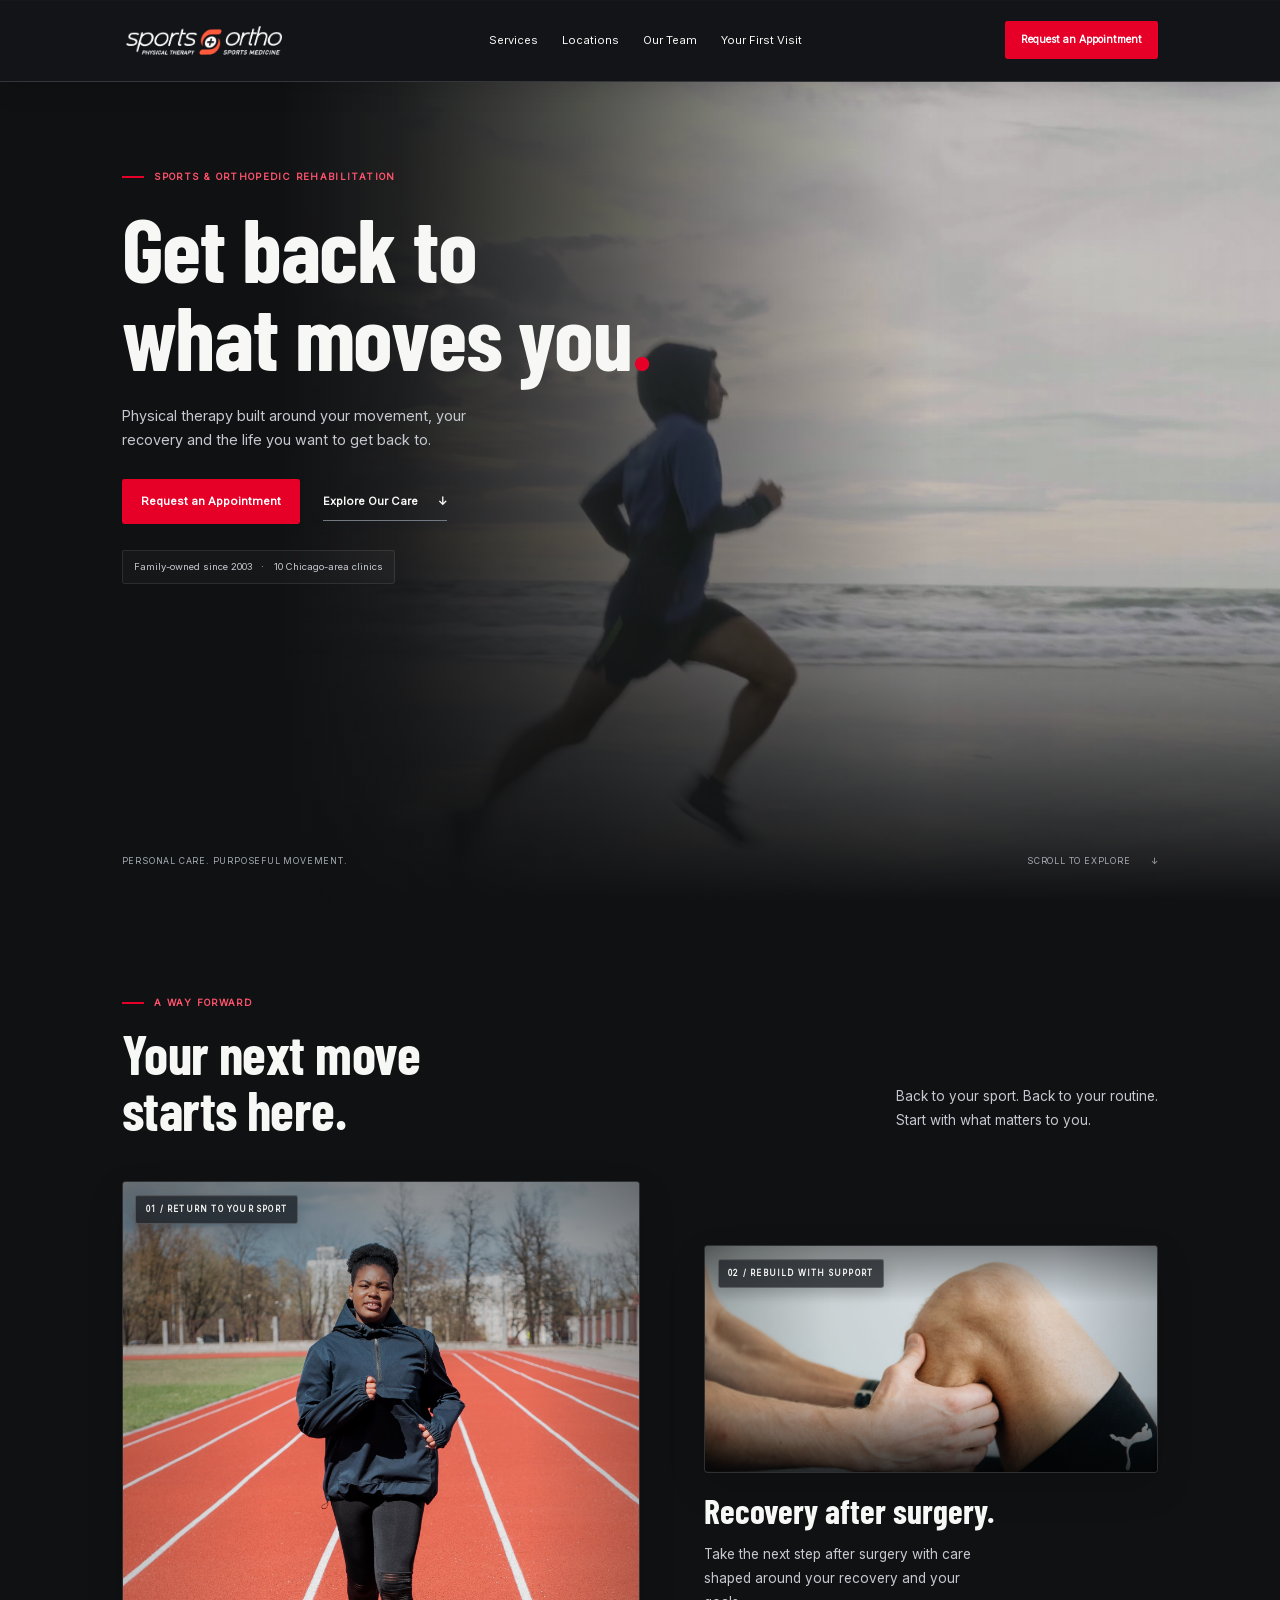
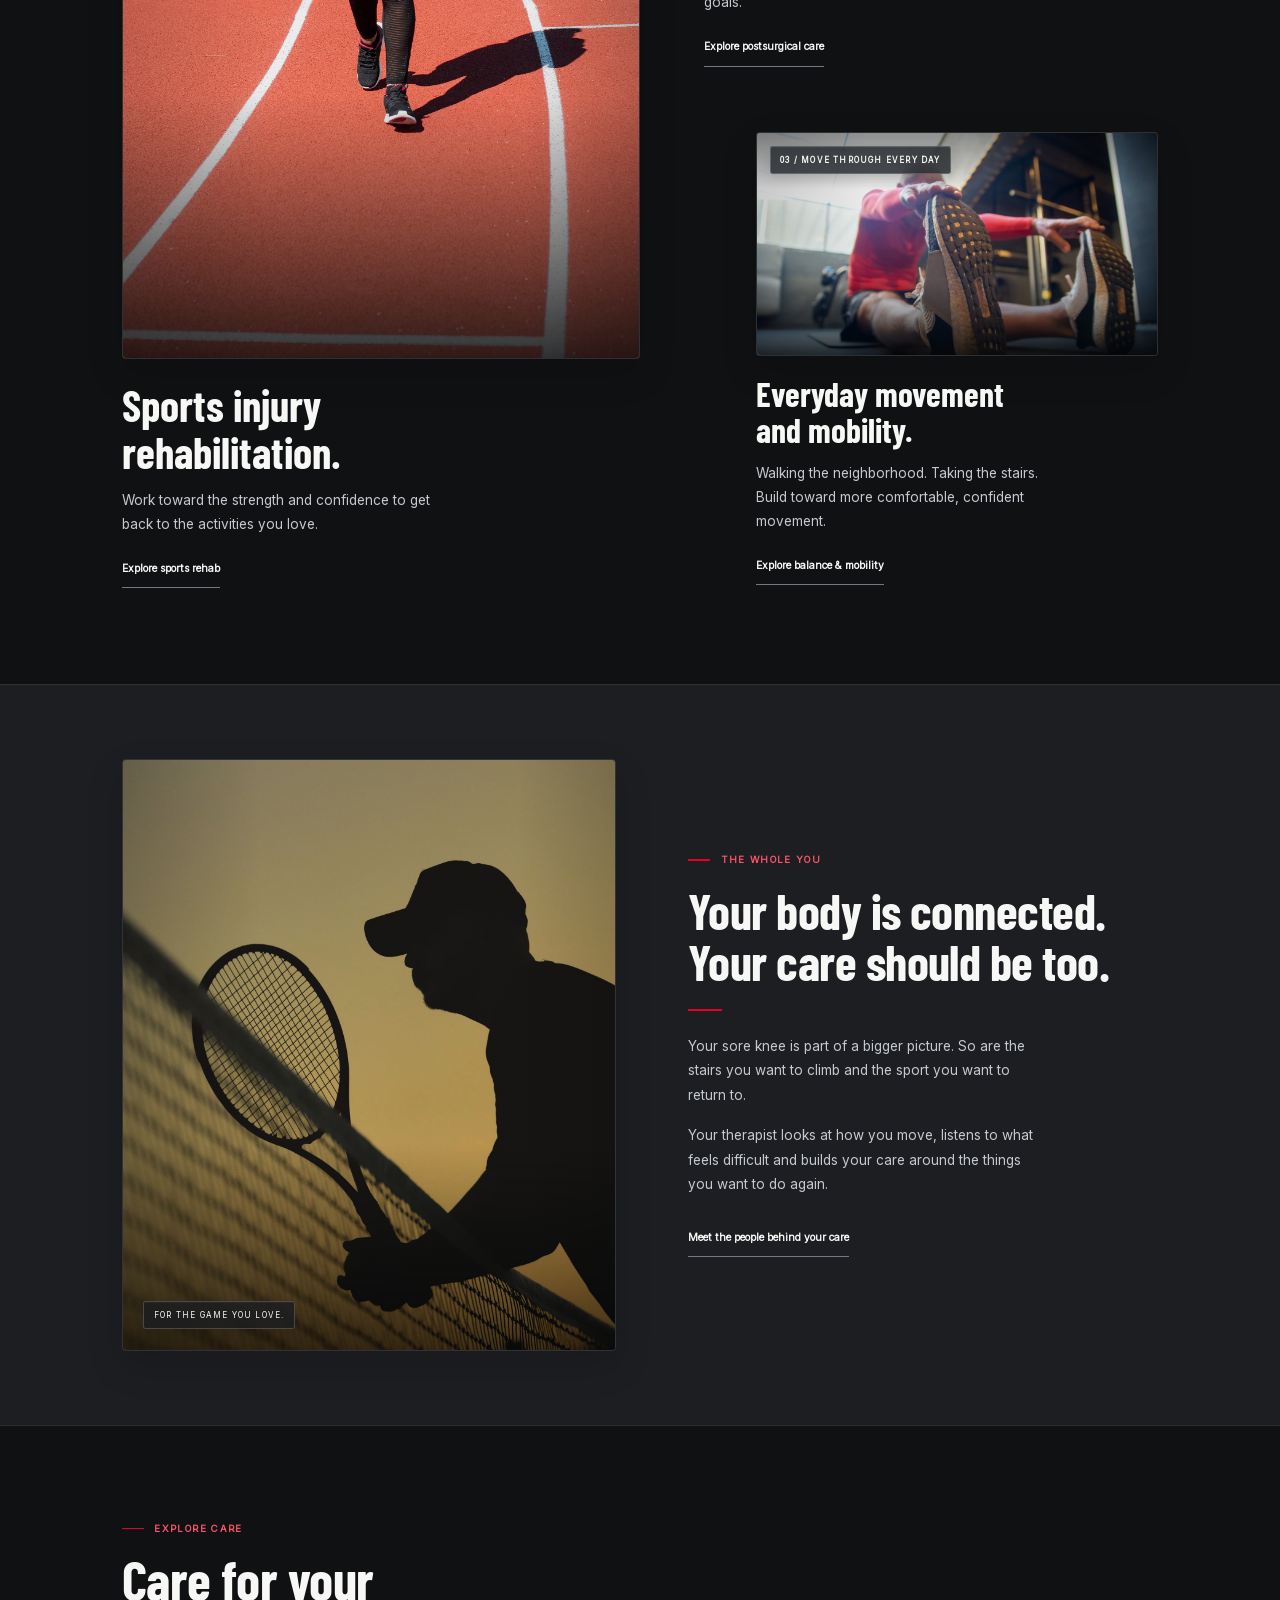
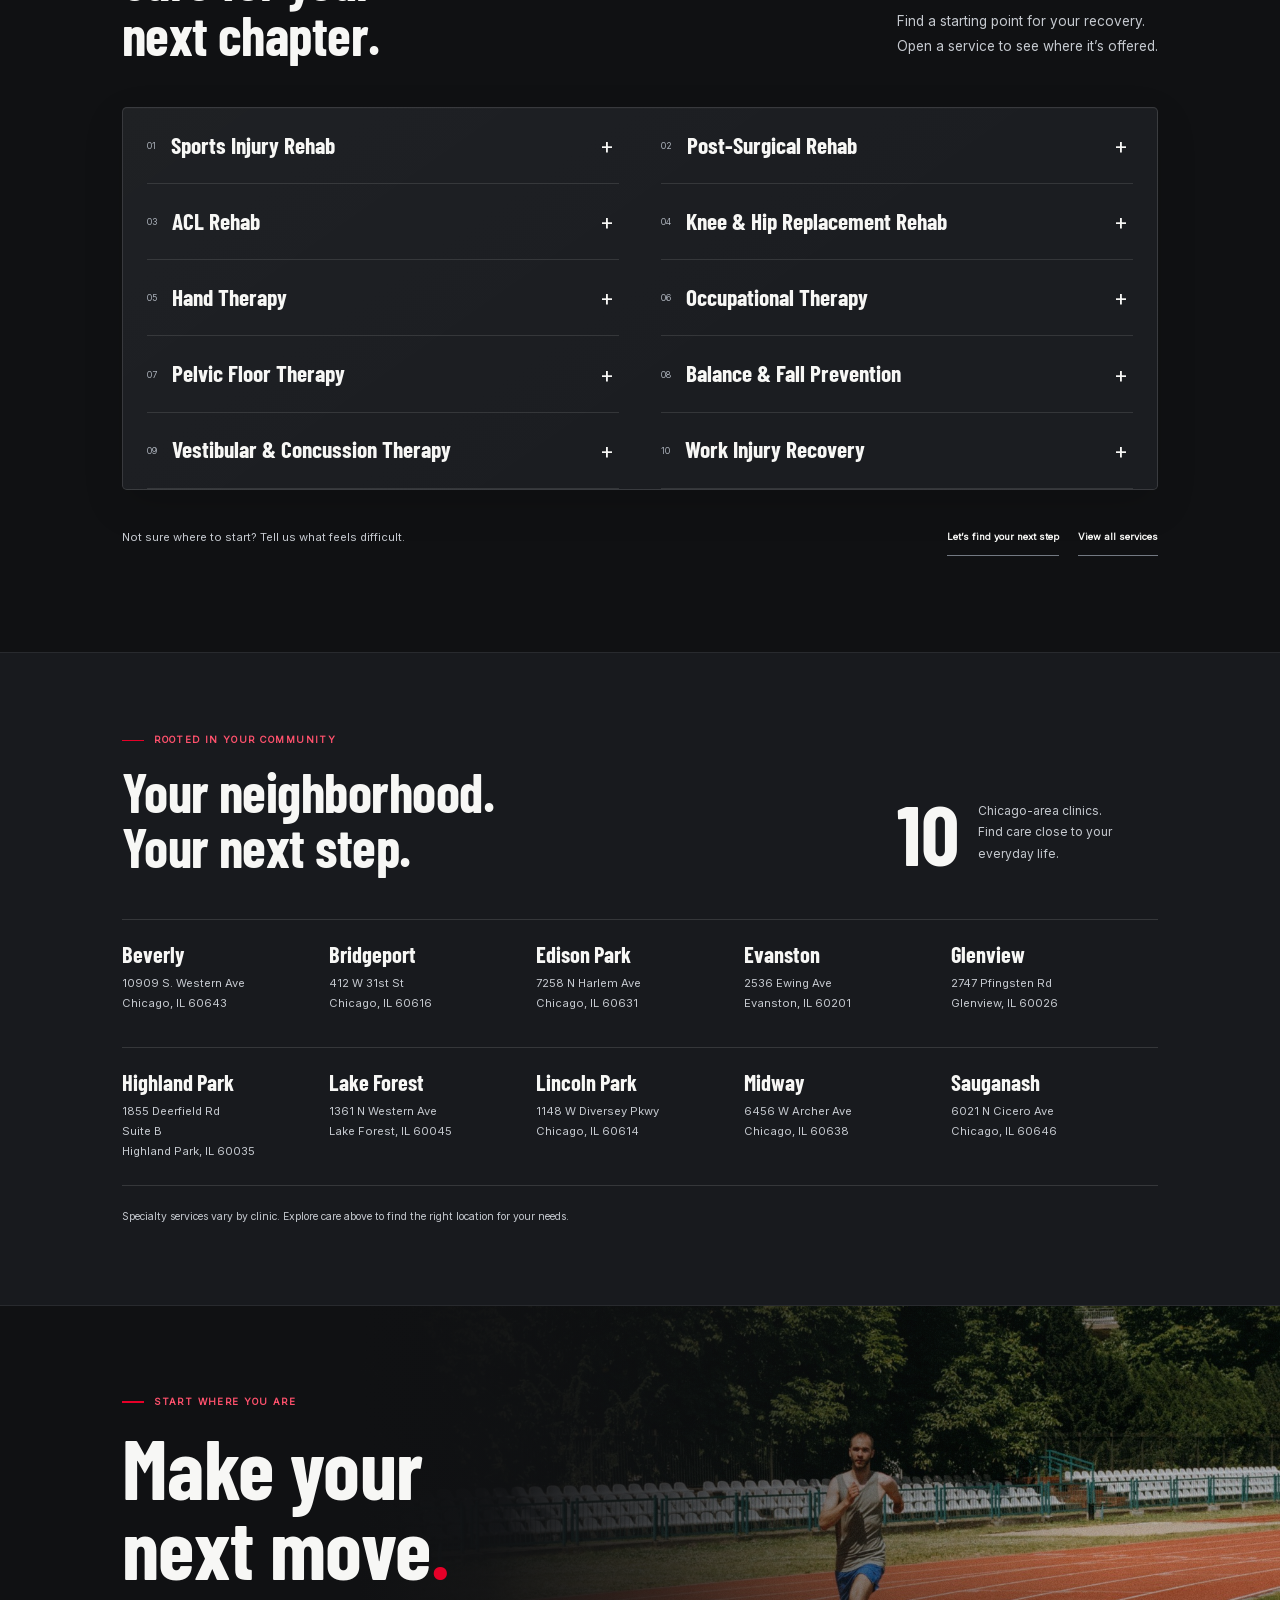
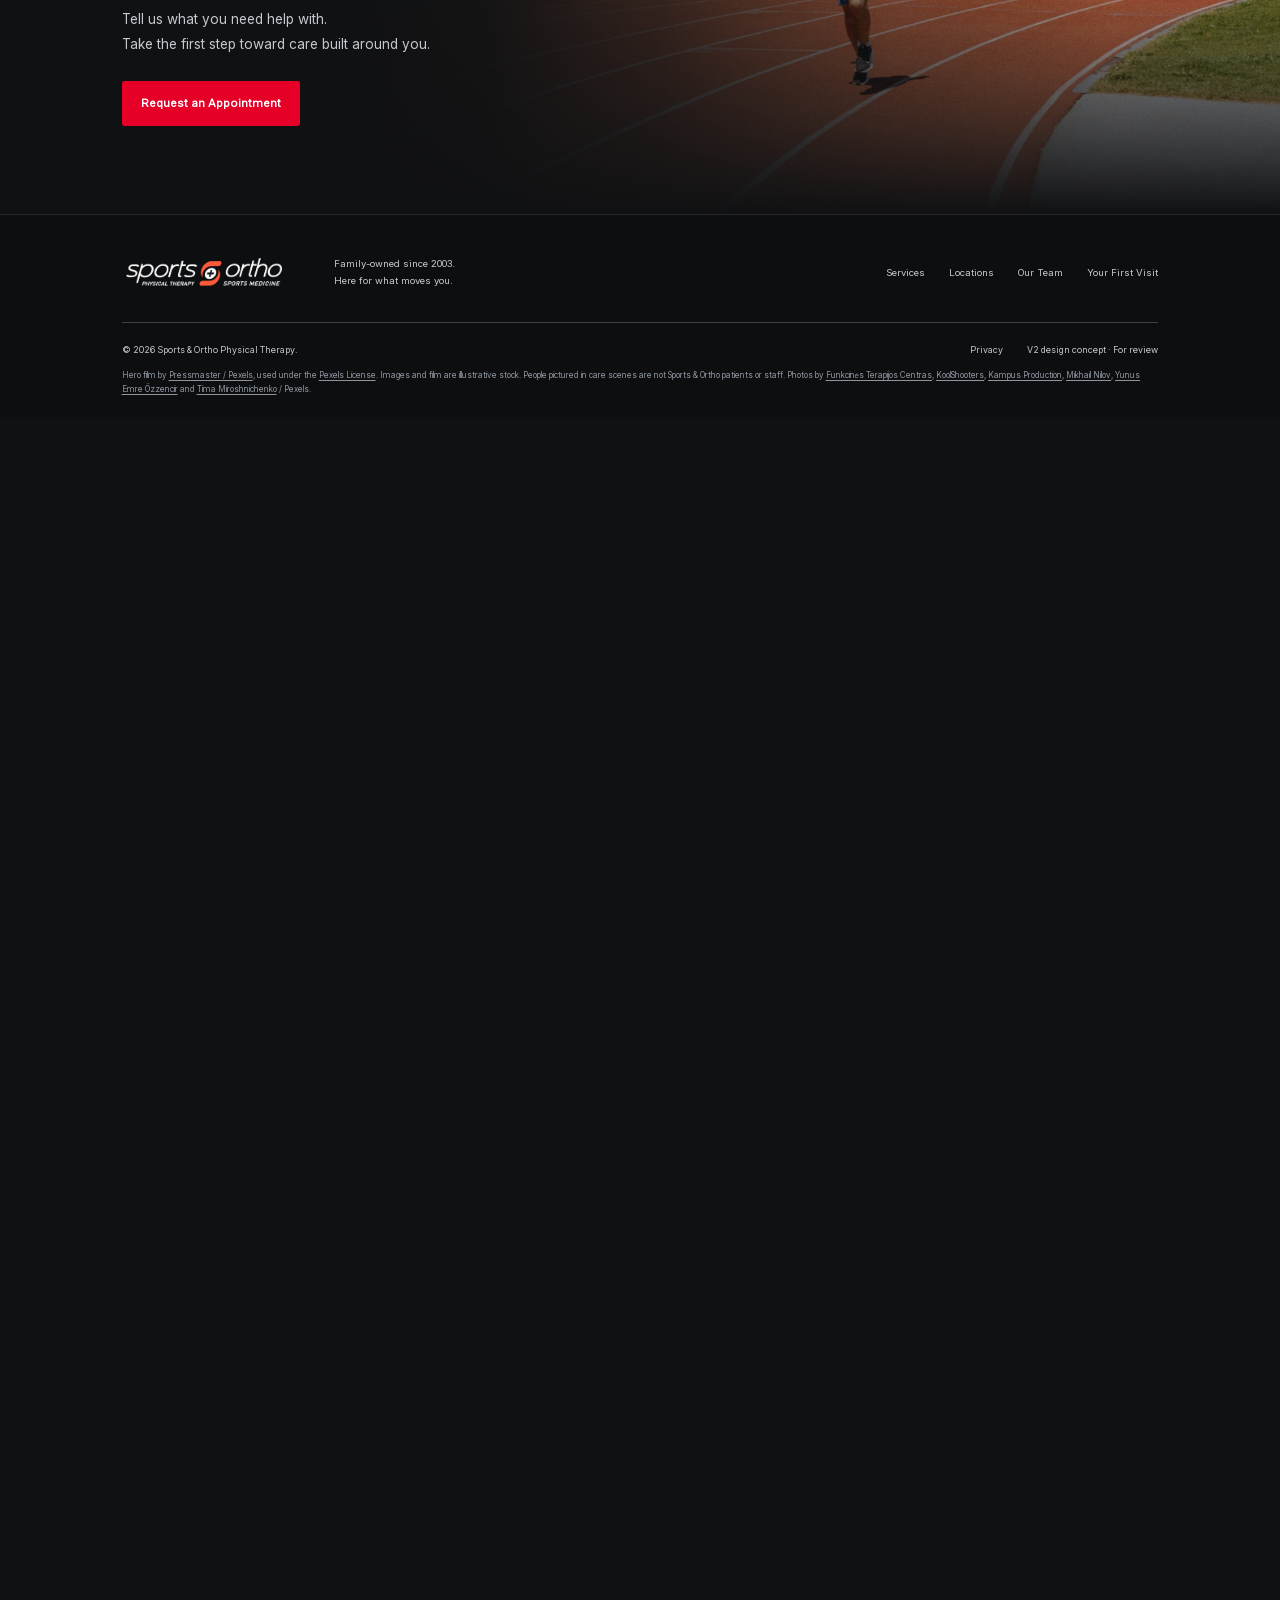
==== commit d41ade10: "Replace hero montage with shoreline runner film" ====
--- a/index.html
+++ b/index.html
@@ -19,7 +19,7 @@
 </div><nav id="mobile-nav" aria-label="Mobile navigation" hidden><a href="#services">Services</a><a href="#locations">Locations</a><a href="team.html">Our Team</a><a href="#first-visit" data-visit>Your First Visit</a><button class="button primary" data-appointment>Request an Appointment</button></nav></header>
 <main id="main">
   <section class="hero has-video" aria-labelledby="hero-heading">
-    <div class="hero-image"><img src="assets/hero-film-poster.jpg" alt="AI-generated cinematic sports concept featuring fictional adult athletes and a firefighter" fetchpriority="high" width="1920" height="1080"><video id="hero-film" muted loop playsinline preload="none" poster="assets/hero-film-poster.jpg" data-src="assets/hero-film.mp4" aria-hidden="true" tabindex="-1"></video></div>
+    <div class="hero-image"><img src="assets/runner-poster.jpg" alt="Illustrative stock footage of a runner along the shoreline" fetchpriority="high" width="3840" height="2160"><video id="hero-film" muted loop playsinline preload="none" poster="assets/runner-poster.jpg" data-src="assets/runner-film.mp4" aria-hidden="true" tabindex="-1"></video></div>
     <div class="wrap hero-content">
       <p class="eyebrow">Sports & orthopedic rehabilitation</p>
       <h1 id="hero-heading">Get back to<br>what moves you<span class="red-dot">.</span></h1>
@@ -71,7 +71,7 @@
   </div></section>
   <section class="closing" aria-labelledby="closing-heading"><div class="closing-image"><img src="assets/closing-color.jpg" alt="Stock photograph of a runner on a red athletics track" loading="lazy"></div><div class="wrap closing-copy"><p class="eyebrow">Start where you are</p><h2 id="closing-heading">Make your<br>next move<span class="red-dot">.</span></h2><p>Tell us what you need help with.<br>Take the first step toward care built around you.</p><button class="button primary" data-appointment>Request an Appointment</button></div></section>
 </main>
-<footer class="footer"><div class="wrap"><div class="footer-main"><a class="brand" href="#" aria-label="Sports & Ortho Physical Therapy home"><img src="assets/logo.png" alt="Sports & Ortho Physical Therapy" width="205" height="66"></a><p>Family-owned since 2003.<br>Here for what moves you.</p><nav aria-label="Footer navigation"><a href="#services">Services</a><a href="#locations">Locations</a><a href="team.html">Our Team</a><a href="#first-visit" data-visit>Your First Visit</a></nav></div><div class="footer-base"><p>© 2026 Sports & Ortho Physical Therapy.</p><div><a href="https://sportsandortho.net/privacy/" target="_blank" rel="noopener">Privacy</a><span>V2 design concept · For review</span></div></div><p class="photo-credit" id="photo-credit">Hero film is an AI-generated concept with fictional adults, requiring clinical review before public use. Other images are illustrative stock photography. People pictured in care scenes are not Sports &amp; Ortho patients or staff. Photos by <a href="https://www.pexels.com/photo/physiotherapist-massaging-knee-20860607/" target="_blank" rel="noopener">Funkcinės Terapijos Centras</a>, <a href="https://www.pexels.com/photo/man-running-on-a-track-field-8533787/" target="_blank" rel="noopener">KoolShooters</a>, <a href="https://www.pexels.com/photo/person-sitting-on-exercise-mat-doing-stretching-6922129/" target="_blank" rel="noopener">Kampus Production</a>, <a href="https://www.pexels.com/photo/a-woman-jogging-at-a-running-track-8455970/" target="_blank" rel="noopener">Mikhail Nilov</a>, <a href="https://www.pexels.com/photo/silhouette-of-tennis-player-at-sunset-28435182/" target="_blank" rel="noopener">Yunus Emre Özzencir</a> and <a href="https://www.pexels.com/photo/people-woman-rope-sport-6388468/" target="_blank" rel="noopener">Tima Miroshnichenko</a> / Pexels.</p></div></footer>
+<footer class="footer"><div class="wrap"><div class="footer-main"><a class="brand" href="#" aria-label="Sports & Ortho Physical Therapy home"><img src="assets/logo.png" alt="Sports & Ortho Physical Therapy" width="205" height="66"></a><p>Family-owned since 2003.<br>Here for what moves you.</p><nav aria-label="Footer navigation"><a href="#services">Services</a><a href="#locations">Locations</a><a href="team.html">Our Team</a><a href="#first-visit" data-visit>Your First Visit</a></nav></div><div class="footer-base"><p>© 2026 Sports & Ortho Physical Therapy.</p><div><a href="https://sportsandortho.net/privacy/" target="_blank" rel="noopener">Privacy</a><span>V2 design concept · For review</span></div></div><p class="photo-credit" id="photo-credit">Hero film by <a href="https://www.pexels.com/video/a-man-running-in-the-beach-shoreline-3191933/" target="_blank" rel="noopener">Pressmaster / Pexels</a>, used under the <a href="https://www.pexels.com/license/" target="_blank" rel="noopener">Pexels License</a>. Images and film are illustrative stock. People pictured in care scenes are not Sports &amp; Ortho patients or staff. Photos by <a href="https://www.pexels.com/photo/physiotherapist-massaging-knee-20860607/" target="_blank" rel="noopener">Funkcinės Terapijos Centras</a>, <a href="https://www.pexels.com/photo/man-running-on-a-track-field-8533787/" target="_blank" rel="noopener">KoolShooters</a>, <a href="https://www.pexels.com/photo/person-sitting-on-exercise-mat-doing-stretching-6922129/" target="_blank" rel="noopener">Kampus Production</a>, <a href="https://www.pexels.com/photo/a-woman-jogging-at-a-running-track-8455970/" target="_blank" rel="noopener">Mikhail Nilov</a>, <a href="https://www.pexels.com/photo/silhouette-of-tennis-player-at-sunset-28435182/" target="_blank" rel="noopener">Yunus Emre Özzencir</a> and <a href="https://www.pexels.com/photo/people-woman-rope-sport-6388468/" target="_blank" rel="noopener">Tima Miroshnichenko</a> / Pexels.</p></div></footer>
 
 <dialog id="appointment-dialog" aria-labelledby="appointment-heading"><button class="dialog-close" aria-label="Close appointment preview">×</button><p class="eyebrow">Take your next step</p><h2 id="appointment-heading">Let’s start with you.</h2><p class="demo-notice">Design preview only. Use sample details. Nothing is sent or saved, and no appointment is booked.</p><form id="demo-form"><label>Your name<input name="name" autocomplete="off" placeholder="Sample name" required></label><label>Callback number<input name="phone" type="tel" autocomplete="off" placeholder="Sample phone number" required></label><label>Preferred clinic<select name="clinic" required><option value="">Select a clinic</option><option>Beverly</option><option>Bridgeport</option><option>Edison Park</option><option>Evanston</option><option>Glenview</option><option>Highland Park</option><option>Lake Forest</option><option>Lincoln Park</option><option>Midway</option><option>Sauganash</option></select></label><button class="button primary" type="submit">Preview request</button></form><div class="demo-result" hidden tabindex="-1"><h3>You’ve taken the first step.</h3><p>On the finished website, the team would follow up to discuss your request. This preview has not sent or booked anything.</p><button class="button secondary dialog-done">Back to the concept</button></div></dialog>
 <dialog id="visit-dialog" aria-labelledby="visit-heading"><button class="dialog-close" aria-label="Close first visit information">×</button><p class="eyebrow">Your first visit</p><h2 id="visit-heading">Come as you are.<br>We’ll start together.</h2><p>Talk through what’s been difficult, what you want to return to and how you’re moving today.</p><ul><li>Bring your photo ID and insurance card, if you have one.</li><li>Wear comfortable clothes you can move in.</li><li>Bring any relevant medical reports or surgery instructions.</li></ul><p>Your benefits are verified and explained before your first visit.</p><button class="button primary" data-appointment>Request an Appointment</button></dialog>
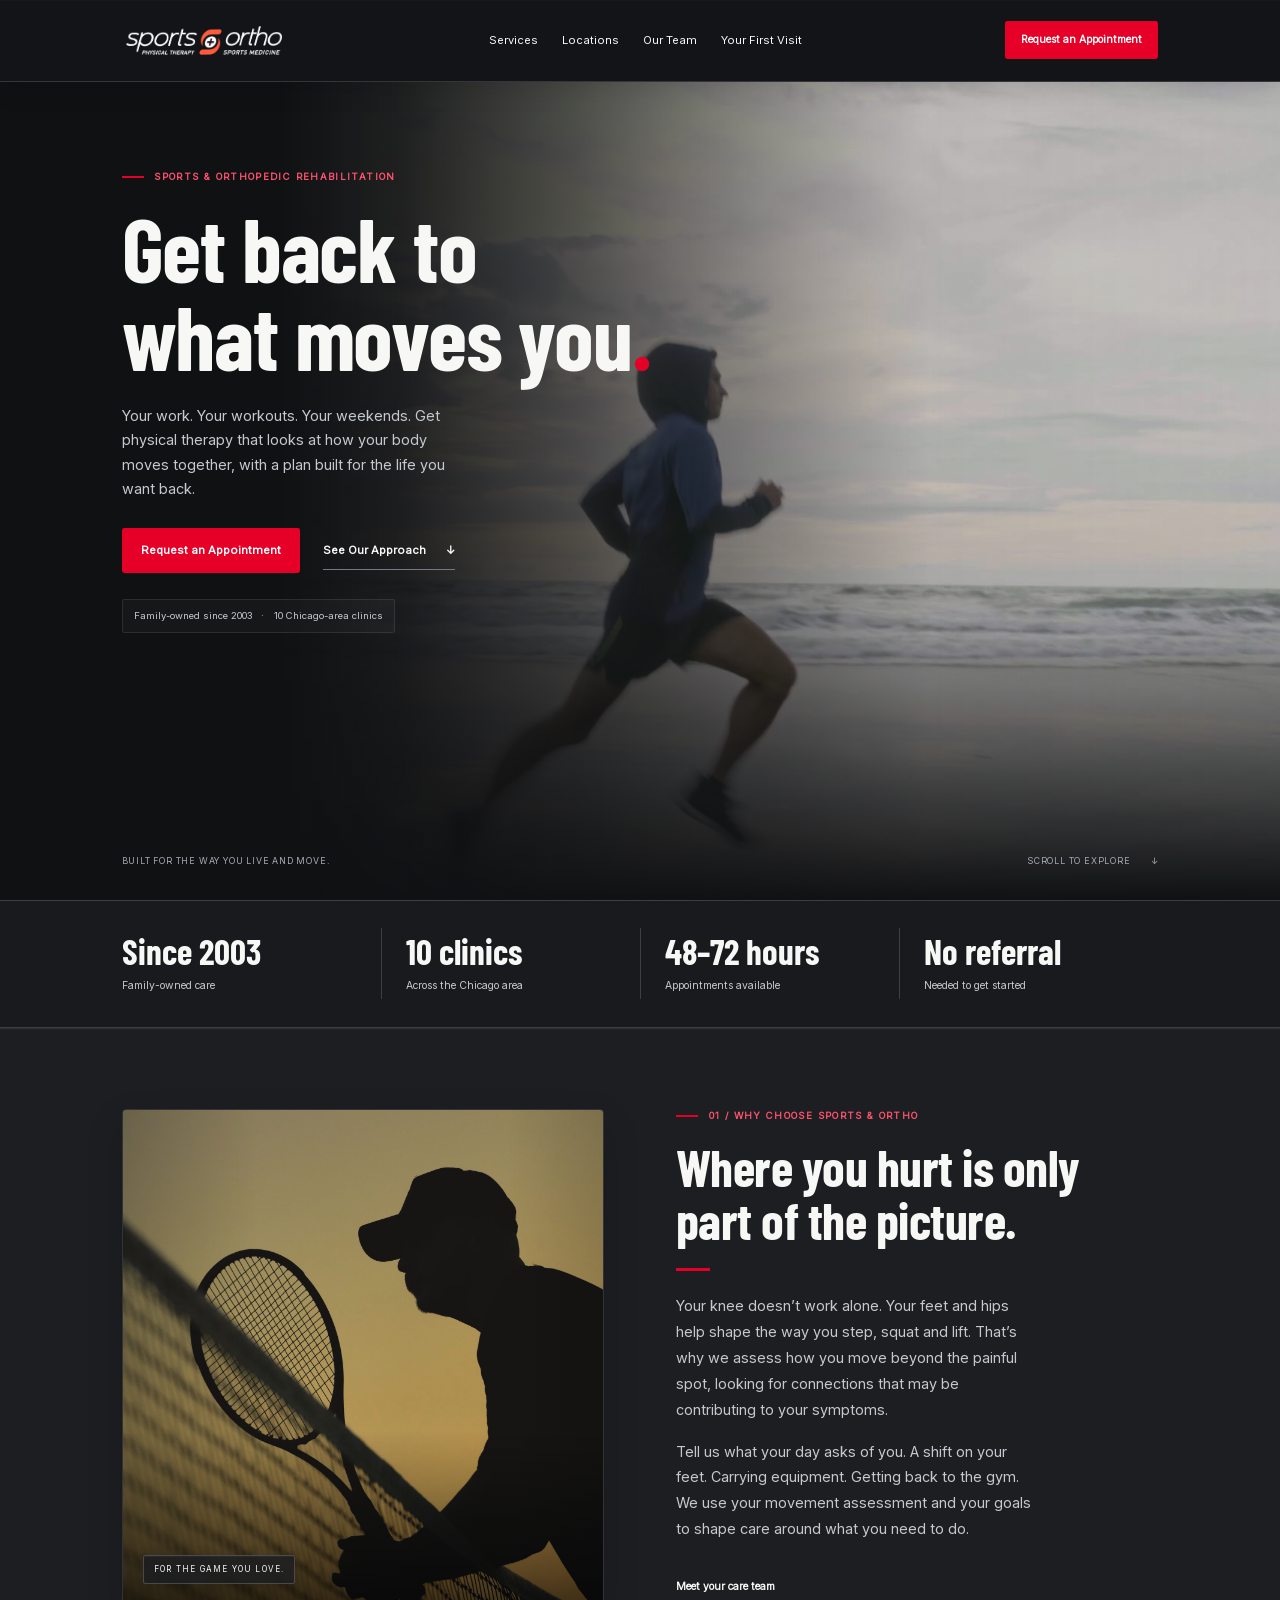
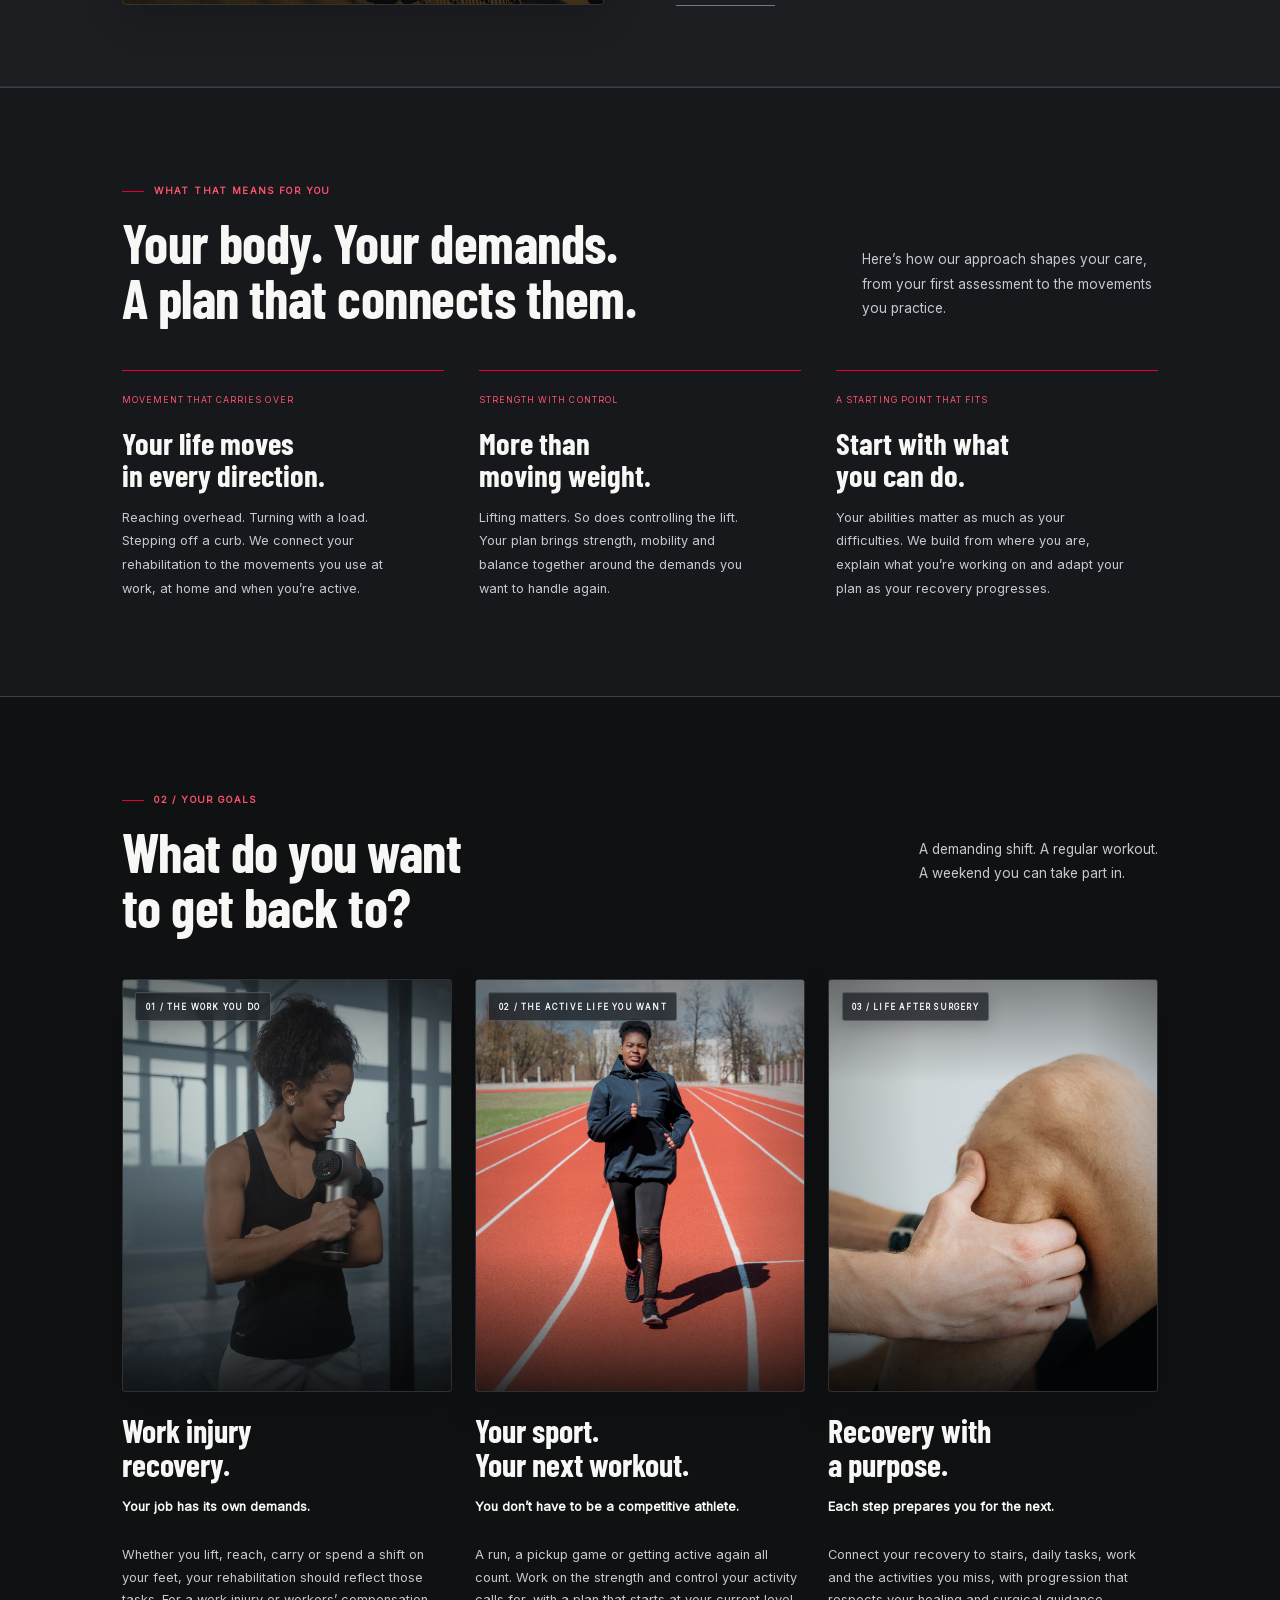
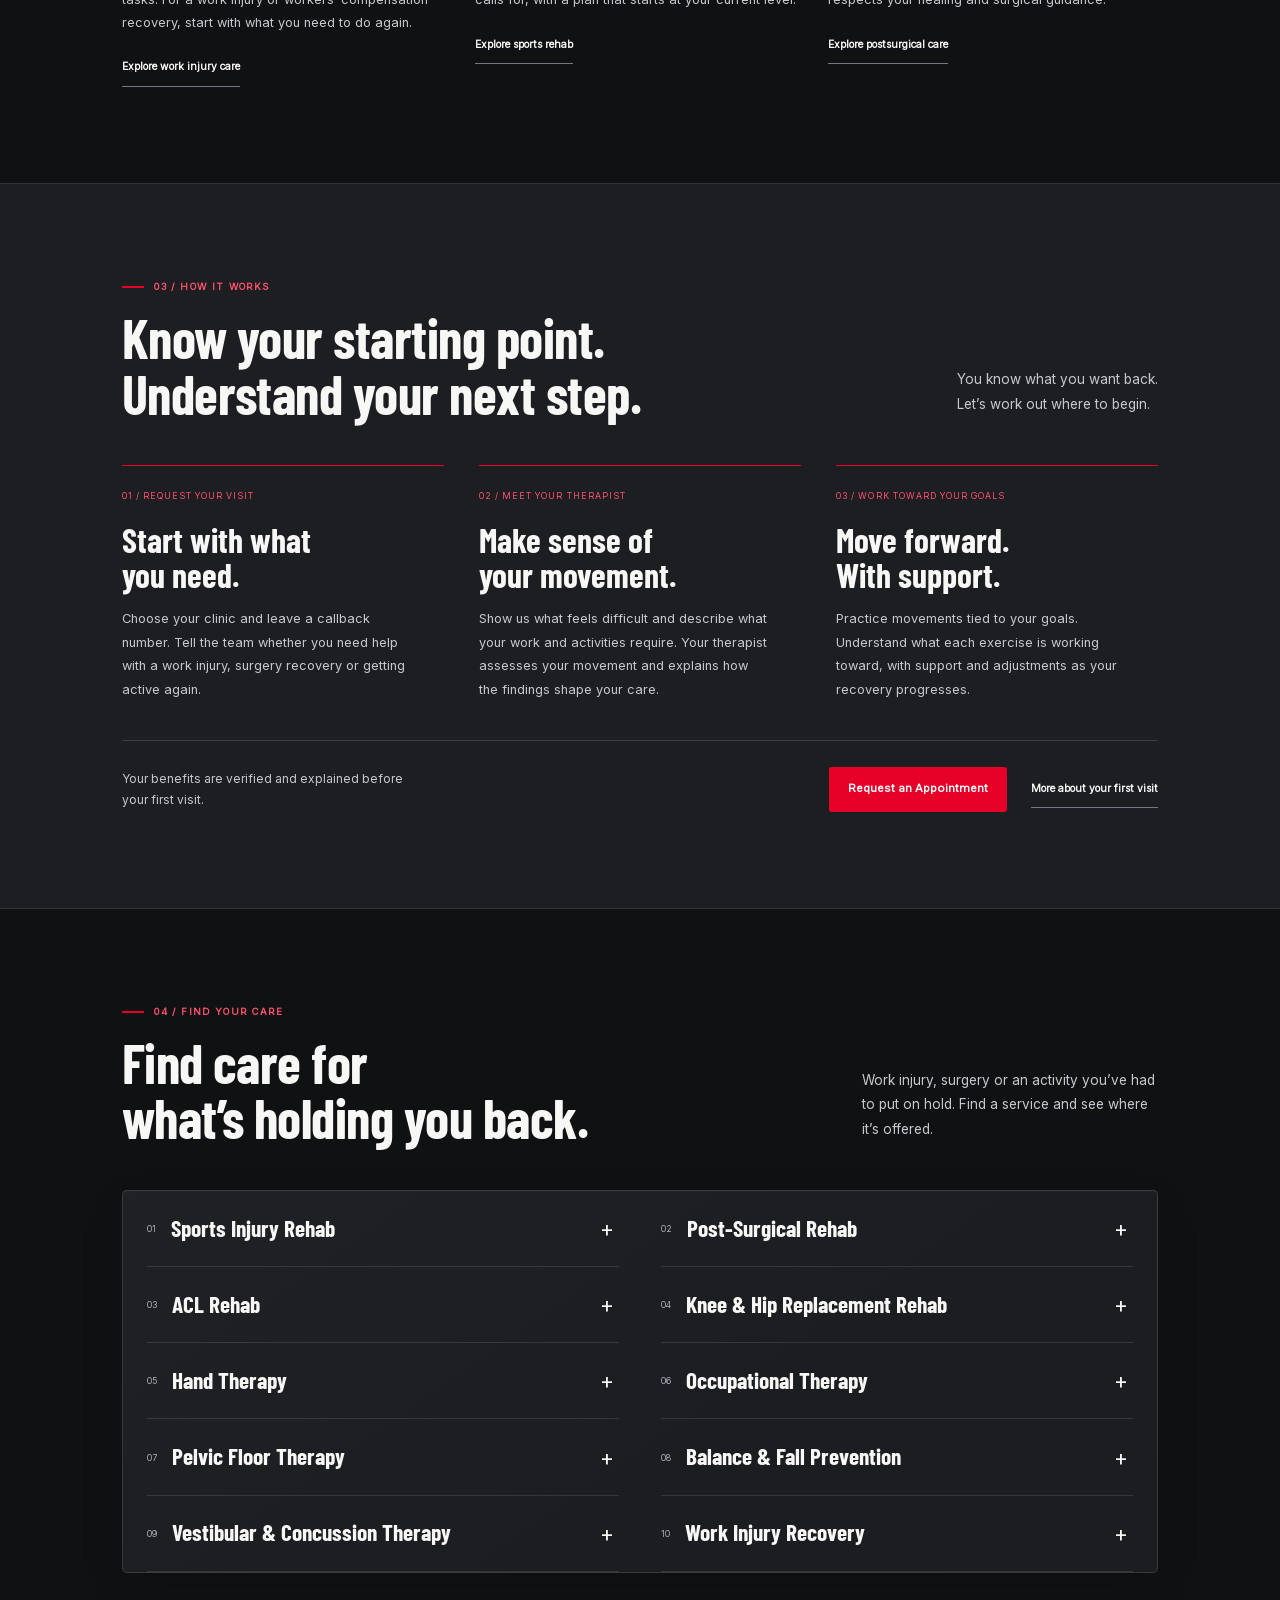
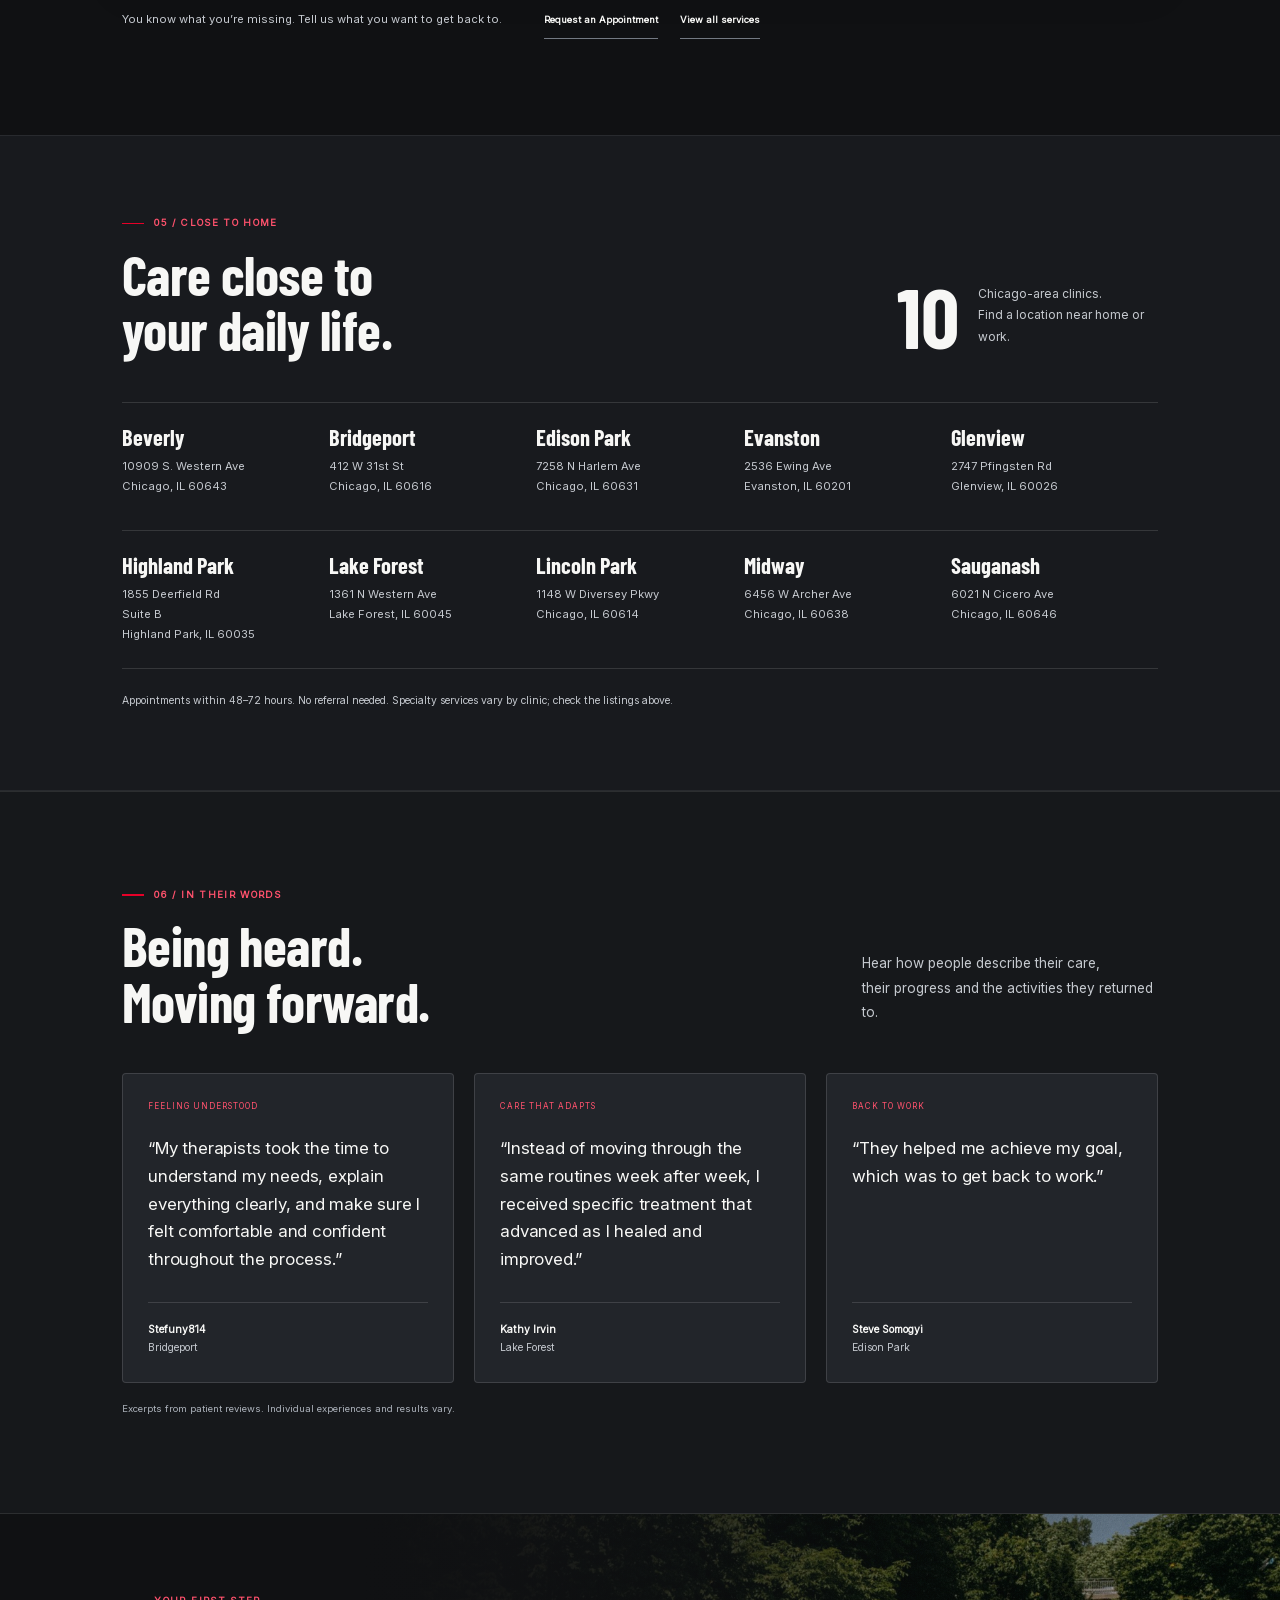
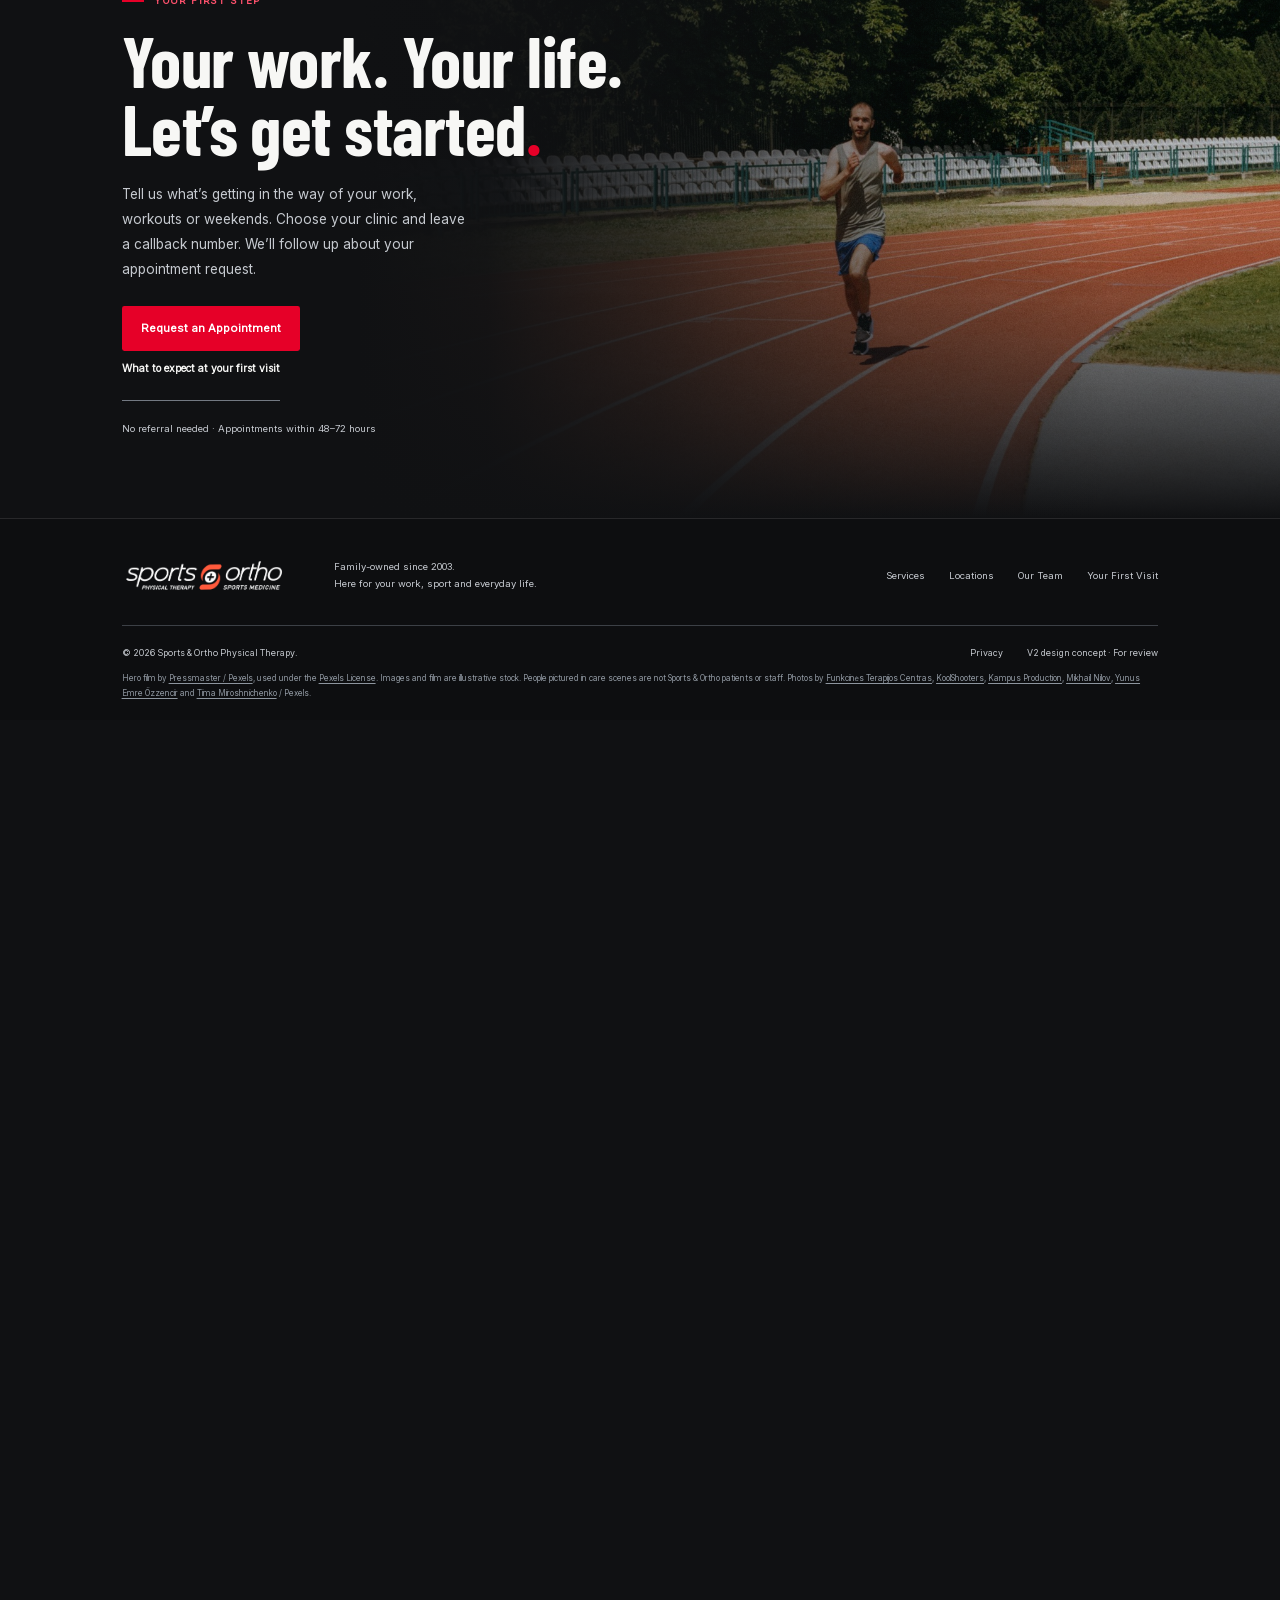
==== commit 904a3de0: "Refresh homepage around connected movement and work injury recovery" ====
--- a/index.html
+++ b/index.html
@@ -4,10 +4,12 @@
   <meta charset="utf-8"><meta name="viewport" content="width=device-width,initial-scale=1">
   <meta name="robots" content="noindex,nofollow"><meta name="theme-color" content="#101113">
   <title>Sports & Ortho | Get back to what moves you | V2 concept</title>
-  <meta name="description" content="A separate homepage design concept for Sports & Ortho Physical Therapy.">
+  <meta name="description" content="Physical therapy shaped around how you move, the work you do and the active life you want back. Explore Sports & Ortho’s v2 design concept.">
   <link rel="icon" href="assets/favicon.png"><link rel="stylesheet" href="style.css"><link rel="stylesheet" href="cinematic.css"><link rel="stylesheet" href="materials.css"><link rel="stylesheet" href="hero-video.css">
   <link rel="preload" href="assets/barlow-condensed-bold.ttf" as="font" type="font/ttf" crossorigin>
 <link rel="stylesheet" href="desktop-scale.css?v=1">
+  <link rel="stylesheet" href="homepage-refinements.css?v=1">
+  <link rel="stylesheet" href="homepage-funnel.css?v=2">
 </head>
 <body>
 <a class="skip" href="#main">Skip to content</a>
@@ -23,39 +25,62 @@
     <div class="wrap hero-content">
       <p class="eyebrow">Sports & orthopedic rehabilitation</p>
       <h1 id="hero-heading">Get back to<br>what moves you<span class="red-dot">.</span></h1>
-      <p class="hero-description">Physical therapy built around your movement, your recovery and the life you want to get back to.</p>
-      <div class="hero-actions"><button class="button primary" data-appointment>Request an Appointment</button><a class="text-link" href="#pathways">Explore Our Care <span aria-hidden="true">↓</span></a></div>
+      <p class="hero-description">Your work. Your workouts. Your weekends. Get physical therapy that looks at how your body moves together, with a plan built for the life you want back.</p>
+      <div class="hero-actions"><button class="button primary" data-appointment>Request an Appointment</button><a class="text-link" href="#personal">See Our Approach <span aria-hidden="true">↓</span></a></div>
       <p class="credibility">Family-owned since 2003 <span>·</span> 10 Chicago-area clinics</p>
     </div>
-    <div class="hero-bottom wrap"><span>Personal care. Purposeful movement.</span><a href="#pathways" aria-label="Scroll to recovery pathways">Scroll to explore <span aria-hidden="true">↓</span></a></div>
+    <div class="hero-bottom wrap"><span>Built for the way you live and move.</span><a href="#pathways" aria-label="Scroll to recovery pathways">Scroll to explore <span aria-hidden="true">↓</span></a></div>
   </section>
+  <section class="access-strip" aria-label="Care at a glance"><div class="wrap access-grid">
+    <div><strong>Since 2003</strong><span>Family-owned care</span></div>
+    <div><strong>10 clinics</strong><span>Across the Chicago area</span></div>
+    <div><strong>48–72 hours</strong><span>Appointments available</span></div>
+    <div><strong>No referral</strong><span>Needed to get started</span></div>
+  </div></section>
+  <section class="personal" id="personal" aria-labelledby="personal-heading"><div class="wrap personal-grid">
+    <div class="personal-photo"><img src="assets/tennis-sunset.jpg" alt="Stock photograph of a tennis player holding a racket at the net in warm sunset light" loading="lazy"><span class="image-caption">FOR THE GAME YOU LOVE.</span></div>
+    <div class="personal-copy"><p class="eyebrow">01 / Why choose Sports & Ortho</p><h2 id="personal-heading">Where you hurt is only<br>part of the picture.</h2><div class="red-rule"></div><p>Your knee doesn’t work alone. Your feet and hips help shape the way you step, squat and lift. That’s why we assess how you move beyond the painful spot, looking for connections that may be contributing to your symptoms.</p><p>Tell us what your day asks of you. A shift on your feet. Carrying equipment. Getting back to the gym. We use your movement assessment and your goals to shape care around what you need to do.</p><a class="text-link" href="team.html">Meet your care team</a></div>
+  </div></section>
+  <section class="movement-principles section" id="our-difference" aria-labelledby="difference-heading"><div class="wrap">
+    <div class="section-heading"><div><p class="eyebrow">What that means for you</p><h2 id="difference-heading">Your body. Your demands.<br>A plan that connects them.</h2></div><p>Here’s how our approach shapes your care, from your first assessment to the movements you practice.</p></div>
+    <ul class="process-grid">
+      <li><span class="step-label">Movement that carries over</span><h3>Your life moves<br>in every direction.</h3><p>Reaching overhead. Turning with a load. Stepping off a curb. We connect your rehabilitation to the movements you use at work, at home and when you’re active.</p></li>
+      <li><span class="step-label">Strength with control</span><h3>More than<br>moving weight.</h3><p>Lifting matters. So does controlling the lift. Your plan brings strength, mobility and balance together around the demands you want to handle again.</p></li>
+      <li><span class="step-label">A starting point that fits</span><h3>Start with what<br>you can do.</h3><p>Your abilities matter as much as your difficulties. We build from where you are, explain what you’re working on and adapt your plan as your recovery progresses.</p></li>
+    </ul>
+  </div></section>
   <section class="pathways section wrap" id="pathways" aria-labelledby="pathway-heading">
-    <div class="section-heading"><div><p class="eyebrow">A way forward</p><h2 id="pathway-heading">Your next move<br>starts here.</h2></div><p>Back to your sport. Back to your routine.<br>Start with what matters to you.</p></div>
+    <div class="section-heading"><div><p class="eyebrow">02 / Your goals</p><h2 id="pathway-heading">What do you want<br>to get back to?</h2></div><p>A demanding shift. A regular workout.<br>A weekend you can take part in.</p></div>
     <div class="pathway-grid">
-      <article class="pathway pathway-sport"><a class="photo-link" href="https://sportsandortho.net/services/sports-injury-rehab/" target="_blank" rel="noopener" aria-label="Explore sports injury rehabilitation"><img src="assets/sports-runner.jpg" alt="Stock photograph of a woman running on an outdoor track" loading="lazy"><span class="photo-index">01 / RETURN TO YOUR SPORT</span></a><div class="pathway-copy"><h3>Sports injury<br>rehabilitation.</h3><p>Work toward the strength and confidence to get back to the activities you love.</p><a class="text-link" href="https://sportsandortho.net/services/sports-injury-rehab/" target="_blank" rel="noopener">Explore sports rehab</a></div></article>
-      <article class="pathway pathway-surgery"><a class="photo-link" href="https://sportsandortho.net/services/post-surgical-rehab/" target="_blank" rel="noopener" aria-label="Explore recovery after surgery"><img src="assets/recovery-color.jpg" alt="Stock photograph of hands-on knee care" loading="lazy"><span class="photo-index">02 / REBUILD WITH SUPPORT</span></a><div class="pathway-copy"><h3>Recovery after surgery.</h3><p>Take the next step after surgery with care shaped around your recovery and your goals.</p><a class="text-link" href="https://sportsandortho.net/services/post-surgical-rehab/" target="_blank" rel="noopener">Explore postsurgical care</a></div></article>
-      <article class="pathway pathway-everyday"><a class="photo-link" href="https://sportsandortho.net/services/balance-fall-prevention/" target="_blank" rel="noopener" aria-label="Explore balance and mobility care"><img src="assets/mobility-color.jpg" alt="Stock photograph of an older adult stretching on an exercise mat" loading="lazy"><span class="photo-index">03 / MOVE THROUGH EVERY DAY</span></a><div class="pathway-copy"><h3>Everyday movement<br>and mobility.</h3><p>Walking the neighborhood. Taking the stairs. Build toward more comfortable, confident movement.</p><a class="text-link" href="https://sportsandortho.net/services/balance-fall-prevention/" target="_blank" rel="noopener">Explore balance & mobility</a></div></article>
+      <article class="pathway pathway-work"><a class="photo-link" href="https://sportsandortho.net/services/work-injury/" target="_blank" rel="noopener" aria-label="Explore work injury rehabilitation"><img src="assets/hero-athlete-recovery.jpg" alt="Illustrative stock photograph of an adult using a massage gun during recovery in a gym" loading="lazy"><span class="photo-index">01 / THE WORK YOU DO</span></a><div class="pathway-copy"><h3>Work injury<br>recovery.</h3><p><strong>Your job has its own demands.</strong> Whether you lift, reach, carry or spend a shift on your feet, your rehabilitation should reflect those tasks. For a work injury or workers’ compensation recovery, start with what you need to do again.</p><a class="text-link" href="https://sportsandortho.net/services/work-injury/" target="_blank" rel="noopener">Explore work injury care</a></div></article>
+      <article class="pathway pathway-sport"><a class="photo-link" href="https://sportsandortho.net/services/sports-injury-rehab/" target="_blank" rel="noopener" aria-label="Explore sports injury rehabilitation"><img src="assets/sports-runner.jpg" alt="Stock photograph of a woman running on an outdoor track" loading="lazy"><span class="photo-index">02 / THE ACTIVE LIFE YOU WANT</span></a><div class="pathway-copy"><h3>Your sport.<br>Your next workout.</h3><p><strong>You don’t have to be a competitive athlete.</strong> A run, a pickup game or getting active again all count. Work on the strength and control your activity calls for, with a plan that starts at your current level.</p><a class="text-link" href="https://sportsandortho.net/services/sports-injury-rehab/" target="_blank" rel="noopener">Explore sports rehab</a></div></article>
+      <article class="pathway pathway-surgery"><a class="photo-link" href="https://sportsandortho.net/services/post-surgical-rehab/" target="_blank" rel="noopener" aria-label="Explore recovery after surgery"><img src="assets/recovery-color.jpg" alt="Stock photograph of hands-on knee care" loading="lazy"><span class="photo-index">03 / LIFE AFTER SURGERY</span></a><div class="pathway-copy"><h3>Recovery with<br>a purpose.</h3><p><strong>Each step prepares you for the next.</strong> Connect your recovery to stairs, daily tasks, work and the activities you miss, with progression that respects your healing and surgical guidance.</p><a class="text-link" href="https://sportsandortho.net/services/post-surgical-rehab/" target="_blank" rel="noopener">Explore postsurgical care</a></div></article>
     </div>
   </section>
-  <section class="personal" id="personal" aria-labelledby="personal-heading"><div class="wrap personal-grid">
-    <div class="personal-photo"><img src="assets/tennis-sunset.jpg" alt="Stock photograph of a tennis player holding a racket at the net in warm sunset light" loading="lazy"><span class="image-caption">FOR THE GAME YOU LOVE.</span></div>
-    <div class="personal-copy"><p class="eyebrow">The whole you</p><h2 id="personal-heading">Your body is connected.<br>Your care should be too.</h2><div class="red-rule"></div><p>Your sore knee is part of a bigger picture. So are the stairs you want to climb and the sport you want to return to.</p><p>Your therapist looks at how you move, listens to what feels difficult and builds your care around the things you want to do again.</p><a class="text-link" href="team.html">Meet the people behind your care</a></div>
+  <section class="care-process section" id="how-it-works" aria-labelledby="process-heading"><div class="wrap">
+    <div class="section-heading"><div><p class="eyebrow">03 / How it works</p><h2 id="process-heading">Know your starting point.<br>Understand your next step.</h2></div><p>You know what you want back.<br>Let’s work out where to begin.</p></div>
+    <ol class="process-grid">
+      <li><span class="step-label">01 / Request your visit</span><h3>Start with what<br>you need.</h3><p>Choose your clinic and leave a callback number. Tell the team whether you need help with a work injury, surgery recovery or getting active again.</p></li>
+      <li><span class="step-label">02 / Meet your therapist</span><h3>Make sense of<br>your movement.</h3><p>Show us what feels difficult and describe what your work and activities require. Your therapist assesses your movement and explains how the findings shape your care.</p></li>
+      <li><span class="step-label">03 / Work toward your goals</span><h3>Move forward.<br>With support.</h3><p>Practice movements tied to your goals. Understand what each exercise is working toward, with support and adjustments as your recovery progresses.</p></li>
+    </ol>
+    <div class="process-next"><p>Your benefits are verified and explained before your first visit.</p><button class="button primary" data-appointment>Request an Appointment</button><a class="text-link" href="#first-visit" data-visit>More about your first visit</a></div>
   </div></section>
-  <section class="services section wrap" id="services" aria-labelledby="services-heading"><div class="section-heading"><div><p class="eyebrow">Explore care</p><h2 id="services-heading">Care for your<br>next chapter.</h2></div><p>Find a starting point for your recovery.<br>Open a service to see where it’s offered.</p></div>
+  <section class="services section wrap" id="services" aria-labelledby="services-heading"><div class="section-heading"><div><p class="eyebrow">04 / Find your care</p><h2 id="services-heading">Find care for<br>what’s holding you back.</h2></div><p>Work injury, surgery or an activity you’ve had to put on hold. Find a service and see where it’s offered.</p></div>
     <div class="service-directory">
-      <details><summary><span class="service-number">01</span><h3>Sports Injury Rehab</h3><span class="plus" aria-hidden="true">+</span></summary><div class="service-body"><p>Support for the movement, strength and control your sport asks of you.</p><p class="availability"><strong>Available at</strong> Beverly, Bridgeport, Edison Park, Evanston, Glenview, Highland Park, Lake Forest, Lincoln Park and Sauganash.</p><a class="text-link" href="https://sportsandortho.net/services/sports-injury-rehab/" target="_blank" rel="noopener">Explore sports injury rehab</a></div></details>
-      <details><summary><span class="service-number">02</span><h3>Post-Surgical Rehab</h3><span class="plus" aria-hidden="true">+</span></summary><div class="service-body"><p>Work toward your everyday activities after surgery with a plan suited to your recovery.</p><p class="availability"><strong>Available at</strong> All 10 clinics.</p><a class="text-link" href="https://sportsandortho.net/services/post-surgical-rehab/" target="_blank" rel="noopener">Explore postsurgical care</a></div></details>
-      <details><summary><span class="service-number">03</span><h3>ACL Rehab</h3><span class="plus" aria-hidden="true">+</span></summary><div class="service-body"><p>Build toward the activities you want to return to after an ACL injury or surgery.</p><p class="availability"><strong>Available at</strong> Beverly, Bridgeport, Edison Park, Evanston, Glenview, Highland Park, Lake Forest, Lincoln Park and Sauganash.</p><a class="text-link" href="https://sportsandortho.net/services/acl-rehab/" target="_blank" rel="noopener">Explore ACL rehab</a></div></details>
-      <details><summary><span class="service-number">04</span><h3>Knee & Hip Replacement Rehab</h3><span class="plus" aria-hidden="true">+</span></summary><div class="service-body"><p>Care focused on the movement and daily activities that matter after joint replacement.</p><p class="availability"><strong>Available at</strong> Beverly, Bridgeport, Edison Park, Evanston, Glenview, Highland Park, Lake Forest, Lincoln Park and Sauganash.</p><a class="text-link" href="https://sportsandortho.net/services/joint-replacement-rehab/" target="_blank" rel="noopener">Explore joint replacement rehab</a></div></details>
-      <details><summary><span class="service-number">05</span><h3>Hand Therapy</h3><span class="plus" aria-hidden="true">+</span></summary><div class="service-body"><p>Support for the hand and wrist movements you rely on at home, at work and in your hobbies.</p><p class="availability"><strong>Available at</strong> Beverly, Bridgeport, Edison Park, Evanston, Glenview, Lincoln Park and Sauganash.</p><a class="text-link" href="https://sportsandortho.net/services/hand-therapy/" target="_blank" rel="noopener">Explore hand therapy</a></div></details>
-      <details><summary><span class="service-number">06</span><h3>Occupational Therapy</h3><span class="plus" aria-hidden="true">+</span></summary><div class="service-body"><p>Care centered on the daily tasks you want to do with greater ease and independence.</p><p class="availability"><strong>Available at</strong> Beverly, Bridgeport, Edison Park, Evanston, Glenview and Lincoln Park.</p><a class="text-link" href="https://sportsandortho.net/services/occupational-therapy/" target="_blank" rel="noopener">Explore occupational therapy</a></div></details>
-      <details><summary><span class="service-number">07</span><h3>Pelvic Floor Therapy</h3><span class="plus" aria-hidden="true">+</span></summary><div class="service-body"><p>Personal care for pelvic-floor concerns, with space to discuss what you’re experiencing.</p><p class="availability"><strong>Available at</strong> Glenview.</p><a class="text-link" href="https://sportsandortho.net/services/pelvic-floor-therapy/" target="_blank" rel="noopener">Explore pelvic floor therapy</a></div></details>
-      <details><summary><span class="service-number">08</span><h3>Balance & Fall Prevention</h3><span class="plus" aria-hidden="true">+</span></summary><div class="service-body"><p>Work on balance and steadiness to help you feel more confident in everyday movement.</p><p class="availability"><strong>Available at</strong> Beverly, Bridgeport, Edison Park, Evanston, Glenview, Highland Park, Lake Forest, Lincoln Park and Sauganash.</p><a class="text-link" href="https://sportsandortho.net/services/balance-fall-prevention/" target="_blank" rel="noopener">Explore balance care</a></div></details>
-      <details><summary><span class="service-number">09</span><h3>Vestibular & Concussion Therapy</h3><span class="plus" aria-hidden="true">+</span></summary><div class="service-body"><p>Care for dizziness, balance concerns and concussion recovery.</p><p class="availability"><strong>Vestibular care</strong> Edison Park, Bridgeport and Lincoln Park.<br><strong>Concussion care</strong> Edison Park.</p><a class="text-link" href="https://sportsandortho.net/services/vestibular-concussion/" target="_blank" rel="noopener">Explore vestibular & concussion care</a></div></details>
-      <details><summary><span class="service-number">10</span><h3>Work Injury Recovery</h3><span class="plus" aria-hidden="true">+</span></summary><div class="service-body"><p>Rehabilitation built around the movements and tasks your work requires.</p><p class="availability"><strong>Available at</strong> All 10 clinics.</p><a class="text-link" href="https://sportsandortho.net/services/work-injury/" target="_blank" rel="noopener">Explore work injury care</a></div></details>
-    </div><div class="directory-bottom"><p>Not sure where to start? Tell us what feels difficult.</p><button class="text-link unstyled" data-appointment>Let’s find your next step</button><a class="text-link" href="https://sportsandortho.net/services/" target="_blank" rel="noopener">View all services</a></div>
+      <details><summary><span class="service-number">01</span><h3>Sports Injury Rehab</h3><span class="plus" aria-hidden="true">+</span></summary><div class="service-body"><p><strong>Your sport asks more than a straight line.</strong> Stopping, turning and changing pace take strength and control. We shape your rehab around your injury, current abilities and the activity you want back.</p><p class="availability"><strong>Available at</strong> Beverly, Bridgeport, Edison Park, Evanston, Glenview, Highland Park, Lake Forest, Lincoln Park and Sauganash.</p><a class="text-link" href="https://sportsandortho.net/services/sports-injury-rehab/" target="_blank" rel="noopener">Explore sports injury rehab</a></div></details>
+      <details><summary><span class="service-number">02</span><h3>Post-Surgical Rehab</h3><span class="plus" aria-hidden="true">+</span></summary><div class="service-body"><p><strong>Each step should prepare you for the next.</strong> Build toward work, workouts and daily tasks with a plan shaped around your healing stage and surgical guidance.</p><p class="availability"><strong>Available at</strong> All 10 clinics.</p><a class="text-link" href="https://sportsandortho.net/services/post-surgical-rehab/" target="_blank" rel="noopener">Explore postsurgical care</a></div></details>
+      <details><summary><span class="service-number">03</span><h3>ACL Rehab</h3><span class="plus" aria-hidden="true">+</span></summary><div class="service-body"><p><strong>Prepare for the movements you want back.</strong> Work on strength, balance and control after an ACL injury or surgery, progressing toward the demands of your activity as your recovery allows.</p><p class="availability"><strong>Available at</strong> Beverly, Bridgeport, Edison Park, Evanston, Glenview, Highland Park, Lake Forest, Lincoln Park and Sauganash.</p><a class="text-link" href="https://sportsandortho.net/services/acl-rehab/" target="_blank" rel="noopener">Explore ACL rehab</a></div></details>
+      <details><summary><span class="service-number">04</span><h3>Knee & Hip Replacement Rehab</h3><span class="plus" aria-hidden="true">+</span></summary><div class="service-body"><p><strong>Give your recovery a practical goal.</strong> Stairs at work. Getting in and out of the car. Walking farther. Connect strength and mobility work to daily life after knee or hip replacement.</p><p class="availability"><strong>Available at</strong> Beverly, Bridgeport, Edison Park, Evanston, Glenview, Highland Park, Lake Forest, Lincoln Park and Sauganash.</p><a class="text-link" href="https://sportsandortho.net/services/joint-replacement-rehab/" target="_blank" rel="noopener">Explore joint replacement rehab</a></div></details>
+      <details><summary><span class="service-number">05</span><h3>Hand Therapy</h3><span class="plus" aria-hidden="true">+</span></summary><div class="service-body"><p><strong>Your grip has a job to do.</strong> Holding a tool, carrying a bag or using equipment all ask something of your hands. Your therapy focuses on the hand and wrist movements your work and life require.</p><p class="availability"><strong>Available at</strong> Beverly, Bridgeport, Edison Park, Evanston, Glenview, Lincoln Park and Sauganash.</p><a class="text-link" href="https://sportsandortho.net/services/hand-therapy/" target="_blank" rel="noopener">Explore hand therapy</a></div></details>
+      <details><summary><span class="service-number">06</span><h3>Occupational Therapy</h3><span class="plus" aria-hidden="true">+</span></summary><div class="service-body"><p><strong>Your day is full of movements worth getting back.</strong> Work on the tasks that matter at home and on the job, with care shaped around your abilities and the demands of your routine.</p><p class="availability"><strong>Available at</strong> Beverly, Bridgeport, Edison Park, Evanston, Glenview and Lincoln Park.</p><a class="text-link" href="https://sportsandortho.net/services/occupational-therapy/" target="_blank" rel="noopener">Explore occupational therapy</a></div></details>
+      <details><summary><span class="service-number">07</span><h3>Pelvic Floor Therapy</h3><span class="plus" aria-hidden="true">+</span></summary><div class="service-body"><p><strong>Your symptoms deserve a conversation.</strong> If pelvic-floor concerns are getting in the way of exercise, work or daily life, find space to discuss them and work toward your goals.</p><p class="availability"><strong>Available at</strong> Glenview.</p><a class="text-link" href="https://sportsandortho.net/services/pelvic-floor-therapy/" target="_blank" rel="noopener">Explore pelvic floor therapy</a></div></details>
+      <details><summary><span class="service-number">08</span><h3>Balance & Fall Prevention</h3><span class="plus" aria-hidden="true">+</span></summary><div class="service-body"><p><strong>Confidence matters when you change direction.</strong> Practice balance and control for turning, reaching and moving across different surfaces, with care connected to your everyday demands.</p><p class="availability"><strong>Available at</strong> Beverly, Bridgeport, Edison Park, Evanston, Glenview, Highland Park, Lake Forest, Lincoln Park and Sauganash.</p><a class="text-link" href="https://sportsandortho.net/services/balance-fall-prevention/" target="_blank" rel="noopener">Explore balance care</a></div></details>
+      <details><summary><span class="service-number">09</span><h3>Vestibular & Concussion Therapy</h3><span class="plus" aria-hidden="true">+</span></summary><div class="service-body"><p><strong>Get help with what’s interrupting your day.</strong> Dizziness, balance difficulties or symptoms after a concussion can affect work and activity. Your therapist assesses your concerns and helps you understand the next steps.</p><p class="availability"><strong>Vestibular care</strong> Edison Park, Bridgeport and Lincoln Park.<br><strong>Concussion care</strong> Edison Park.</p><a class="text-link" href="https://sportsandortho.net/services/vestibular-concussion/" target="_blank" rel="noopener">Explore vestibular & concussion care</a></div></details>
+      <details><summary><span class="service-number">10</span><h3>Work Injury Recovery</h3><span class="plus" aria-hidden="true">+</span></summary><div class="service-body"><p><strong>Your rehabilitation should reflect your work.</strong> Tell us about the lifting, reaching, carrying or time on your feet your job requires. We connect your care to those demands and your stage of recovery, including work injuries covered by workers’ compensation.</p><p class="availability"><strong>Available at</strong> All 10 clinics.</p><a class="text-link" href="https://sportsandortho.net/services/work-injury/" target="_blank" rel="noopener">Explore work injury care</a></div></details>
+    </div><div class="directory-bottom"><p>You know what you’re missing. Tell us what you want to get back to.</p><button class="text-link unstyled" data-appointment>Request an Appointment</button><a class="text-link" href="https://sportsandortho.net/services/" target="_blank" rel="noopener">View all services</a></div>
   </section>
-  <section class="locations" id="locations" aria-labelledby="locations-heading"><div class="wrap"><div class="section-heading"><div><p class="eyebrow">Rooted in your community</p><h2 id="locations-heading">Your neighborhood.<br>Your next step.</h2></div><div class="location-intro"><span class="location-count">10</span><p>Chicago-area clinics.<br>Find care close to your everyday life.</p></div></div>
+  <section class="locations" id="locations" aria-labelledby="locations-heading"><div class="wrap"><div class="section-heading"><div><p class="eyebrow">05 / Close to home</p><h2 id="locations-heading">Care close to<br>your daily life.</h2></div><div class="location-intro"><span class="location-count">10</span><p>Chicago-area clinics.<br>Find a location near home or work.</p></div></div>
     <div class="location-list">
       <a href="https://sportsandortho.net/locations/beverly/" target="_blank" rel="noopener"><div><h3>Beverly</h3><p>10909 S. Western Ave<br>Chicago, IL 60643</p></div></a>
       <a href="https://sportsandortho.net/locations/bridgeport/" target="_blank" rel="noopener"><div><h3>Bridgeport</h3><p>412 W 31st St<br>Chicago, IL 60616</p></div></a>
@@ -67,13 +92,17 @@
       <a href="https://sportsandortho.net/locations/lincoln-park/" target="_blank" rel="noopener"><div><h3>Lincoln Park</h3><p>1148 W Diversey Pkwy<br>Chicago, IL 60614</p></div></a>
       <a href="https://sportsandortho.net/locations/midway/" target="_blank" rel="noopener"><div><h3>Midway</h3><p>6456 W Archer Ave<br>Chicago, IL 60638</p></div></a>
       <a href="https://sportsandortho.net/locations/sauganash/" target="_blank" rel="noopener"><div><h3>Sauganash</h3><p>6021 N Cicero Ave<br>Chicago, IL 60646</p></div></a>
-    </div><p class="location-note">Specialty services vary by clinic. Explore care above to find the right location for your needs.</p>
+    </div><p class="location-note">Appointments within 48–72 hours. No referral needed. Specialty services vary by clinic; check the listings above.</p>
   </div></section>
-  <section class="closing" aria-labelledby="closing-heading"><div class="closing-image"><img src="assets/closing-color.jpg" alt="Stock photograph of a runner on a red athletics track" loading="lazy"></div><div class="wrap closing-copy"><p class="eyebrow">Start where you are</p><h2 id="closing-heading">Make your<br>next move<span class="red-dot">.</span></h2><p>Tell us what you need help with.<br>Take the first step toward care built around you.</p><button class="button primary" data-appointment>Request an Appointment</button></div></section>
+  <section class="patient-voices section" id="patient-stories" aria-labelledby="voices-heading"><div class="wrap">
+    <div class="section-heading"><div><p class="eyebrow">06 / In their words</p><h2 id="voices-heading">Being heard.<br>Moving forward.</h2></div><p>Hear how people describe their care,<br>their progress and the activities they returned to.</p></div>
+    <div class="review-grid"><figure class="review-card"><span class="review-theme">Feeling understood</span><blockquote>“My therapists took the time to understand my needs, explain everything clearly, and make sure I felt comfortable and confident throughout the process.”</blockquote><figcaption><strong>Stefuny814</strong><span>Bridgeport</span></figcaption></figure><figure class="review-card"><span class="review-theme">Care that adapts</span><blockquote>“Instead of moving through the same routines week after week, I received specific treatment that advanced as I healed and improved.”</blockquote><figcaption><strong>Kathy Irvin</strong><span>Lake Forest</span></figcaption></figure><figure class="review-card"><span class="review-theme">Back to work</span><blockquote>“They helped me achieve my goal, which was to get back to work.”</blockquote><figcaption><strong>Steve Somogyi</strong><span>Edison Park</span></figcaption></figure></div><p class="review-note">Excerpts from patient reviews. Individual experiences and results vary.</p>
+  </div></section>
+  <section class="closing" aria-labelledby="closing-heading"><div class="closing-image"><img src="assets/closing-color.jpg" alt="Stock photograph of a runner on a red athletics track" loading="lazy"></div><div class="wrap closing-copy"><p class="eyebrow">Your first step</p><h2 id="closing-heading">Your work. Your life.<br>Let’s get started<span class="red-dot">.</span></h2><p>Tell us what’s getting in the way of your work, workouts or weekends. Choose your clinic and leave a callback number. We’ll follow up about your appointment request.</p><button class="button primary" data-appointment>Request an Appointment</button><a class="text-link closing-visit" href="#first-visit" data-visit>What to expect at your first visit</a><p class="closing-reassurance">No referral needed · Appointments within 48–72 hours</p></div></section>
 </main>
-<footer class="footer"><div class="wrap"><div class="footer-main"><a class="brand" href="#" aria-label="Sports & Ortho Physical Therapy home"><img src="assets/logo.png" alt="Sports & Ortho Physical Therapy" width="205" height="66"></a><p>Family-owned since 2003.<br>Here for what moves you.</p><nav aria-label="Footer navigation"><a href="#services">Services</a><a href="#locations">Locations</a><a href="team.html">Our Team</a><a href="#first-visit" data-visit>Your First Visit</a></nav></div><div class="footer-base"><p>© 2026 Sports & Ortho Physical Therapy.</p><div><a href="https://sportsandortho.net/privacy/" target="_blank" rel="noopener">Privacy</a><span>V2 design concept · For review</span></div></div><p class="photo-credit" id="photo-credit">Hero film by <a href="https://www.pexels.com/video/a-man-running-in-the-beach-shoreline-3191933/" target="_blank" rel="noopener">Pressmaster / Pexels</a>, used under the <a href="https://www.pexels.com/license/" target="_blank" rel="noopener">Pexels License</a>. Images and film are illustrative stock. People pictured in care scenes are not Sports &amp; Ortho patients or staff. Photos by <a href="https://www.pexels.com/photo/physiotherapist-massaging-knee-20860607/" target="_blank" rel="noopener">Funkcinės Terapijos Centras</a>, <a href="https://www.pexels.com/photo/man-running-on-a-track-field-8533787/" target="_blank" rel="noopener">KoolShooters</a>, <a href="https://www.pexels.com/photo/person-sitting-on-exercise-mat-doing-stretching-6922129/" target="_blank" rel="noopener">Kampus Production</a>, <a href="https://www.pexels.com/photo/a-woman-jogging-at-a-running-track-8455970/" target="_blank" rel="noopener">Mikhail Nilov</a>, <a href="https://www.pexels.com/photo/silhouette-of-tennis-player-at-sunset-28435182/" target="_blank" rel="noopener">Yunus Emre Özzencir</a> and <a href="https://www.pexels.com/photo/people-woman-rope-sport-6388468/" target="_blank" rel="noopener">Tima Miroshnichenko</a> / Pexels.</p></div></footer>
+<footer class="footer"><div class="wrap"><div class="footer-main"><a class="brand" href="#" aria-label="Sports & Ortho Physical Therapy home"><img src="assets/logo.png" alt="Sports & Ortho Physical Therapy" width="205" height="66"></a><p>Family-owned since 2003.<br>Here for your work, sport and everyday life.</p><nav aria-label="Footer navigation"><a href="#services">Services</a><a href="#locations">Locations</a><a href="team.html">Our Team</a><a href="#first-visit" data-visit>Your First Visit</a></nav></div><div class="footer-base"><p>© 2026 Sports & Ortho Physical Therapy.</p><div><a href="https://sportsandortho.net/privacy/" target="_blank" rel="noopener">Privacy</a><span>V2 design concept · For review</span></div></div><p class="photo-credit" id="photo-credit">Hero film by <a href="https://www.pexels.com/video/a-man-running-in-the-beach-shoreline-3191933/" target="_blank" rel="noopener">Pressmaster / Pexels</a>, used under the <a href="https://www.pexels.com/license/" target="_blank" rel="noopener">Pexels License</a>. Images and film are illustrative stock. People pictured in care scenes are not Sports &amp; Ortho patients or staff. Photos by <a href="https://www.pexels.com/photo/physiotherapist-massaging-knee-20860607/" target="_blank" rel="noopener">Funkcinės Terapijos Centras</a>, <a href="https://www.pexels.com/photo/man-running-on-a-track-field-8533787/" target="_blank" rel="noopener">KoolShooters</a>, <a href="https://www.pexels.com/photo/person-sitting-on-exercise-mat-doing-stretching-6922129/" target="_blank" rel="noopener">Kampus Production</a>, <a href="https://www.pexels.com/photo/a-woman-jogging-at-a-running-track-8455970/" target="_blank" rel="noopener">Mikhail Nilov</a>, <a href="https://www.pexels.com/photo/silhouette-of-tennis-player-at-sunset-28435182/" target="_blank" rel="noopener">Yunus Emre Özzencir</a> and <a href="https://www.pexels.com/photo/people-woman-rope-sport-6388468/" target="_blank" rel="noopener">Tima Miroshnichenko</a> / Pexels.</p></div></footer>
 
 <dialog id="appointment-dialog" aria-labelledby="appointment-heading"><button class="dialog-close" aria-label="Close appointment preview">×</button><p class="eyebrow">Take your next step</p><h2 id="appointment-heading">Let’s start with you.</h2><p class="demo-notice">Design preview only. Use sample details. Nothing is sent or saved, and no appointment is booked.</p><form id="demo-form"><label>Your name<input name="name" autocomplete="off" placeholder="Sample name" required></label><label>Callback number<input name="phone" type="tel" autocomplete="off" placeholder="Sample phone number" required></label><label>Preferred clinic<select name="clinic" required><option value="">Select a clinic</option><option>Beverly</option><option>Bridgeport</option><option>Edison Park</option><option>Evanston</option><option>Glenview</option><option>Highland Park</option><option>Lake Forest</option><option>Lincoln Park</option><option>Midway</option><option>Sauganash</option></select></label><button class="button primary" type="submit">Preview request</button></form><div class="demo-result" hidden tabindex="-1"><h3>You’ve taken the first step.</h3><p>On the finished website, the team would follow up to discuss your request. This preview has not sent or booked anything.</p><button class="button secondary dialog-done">Back to the concept</button></div></dialog>
-<dialog id="visit-dialog" aria-labelledby="visit-heading"><button class="dialog-close" aria-label="Close first visit information">×</button><p class="eyebrow">Your first visit</p><h2 id="visit-heading">Come as you are.<br>We’ll start together.</h2><p>Talk through what’s been difficult, what you want to return to and how you’re moving today.</p><ul><li>Bring your photo ID and insurance card, if you have one.</li><li>Wear comfortable clothes you can move in.</li><li>Bring any relevant medical reports or surgery instructions.</li></ul><p>Your benefits are verified and explained before your first visit.</p><button class="button primary" data-appointment>Request an Appointment</button></dialog>
+<dialog id="visit-dialog" aria-labelledby="visit-heading"><button class="dialog-close" aria-label="Close first visit information">×</button><p class="eyebrow">Your first visit</p><h2 id="visit-heading">Know what<br>comes next.</h2><p>Bring your questions and tell us what your day asks of you. Your therapist will assess how you move, discuss your goals and explain a plan connected to your work, activities and stage of recovery.</p><ul><li>Bring your photo ID and insurance card, if you have one.</li><li>Wear comfortable clothes you can move in.</li><li>Bring any relevant medical reports or surgery instructions.</li></ul><p>Your benefits are verified and explained before your first visit.</p><button class="button primary" data-appointment>Request an Appointment</button></dialog>
 <script src="hero-video.js"></script><script src="app.js"></script><script src="motion.js"></script>
 </body></html>
--- a/homepage-refinements.css
+++ b/homepage-refinements.css
@@ -0,0 +1,38 @@
+/* Local messaging review. Existing homepage components only; no hero rules. */
+.pathways .section-heading { align-items: center; }
+.pathways .section-heading > p { max-width: 340px; }
+.pathways .pathway-copy > p { max-width: 410px; }
+.pathways .pathway-copy > p > strong,
+.services .service-body > p:first-child > strong {
+  display: block;
+  color: var(--white);
+  font-weight: 600;
+  line-height: 1.55;
+  margin-bottom: 10px;
+}
+.personal .personal-copy > p:not(.eyebrow) {
+  max-width: 450px;
+  font-size: 1.125rem;
+  line-height: 1.8;
+}
+.personal .personal-copy .text-link { margin-top: 12px; }
+.services .service-body { padding-bottom: 28px; }
+.services .service-body > p:first-child { max-width: 430px; }
+.services .service-body .availability {
+  padding-top: 18px;
+  border-top: 1px solid var(--line);
+}
+.services .directory-bottom { gap: 28px; align-items: center; }
+.services .directory-bottom > p { max-width: 500px; line-height: 1.75; }
+.locations .location-note { max-width: 720px; line-height: 1.85; }
+.closing .closing-copy > p:not(.eyebrow) { max-width: 420px; }
+@media (max-width: 900px) {
+  .pathways .section-heading { align-items: flex-start; }
+  .pathways .section-heading > p { max-width: 250px; }
+  .services .directory-bottom { gap: 20px; }
+}
+@media (max-width: 600px) {
+  .pathways .section-heading > p { max-width: none; }
+  .personal .personal-copy > p:not(.eyebrow) { font-size: 1.0625rem; }
+  .services .directory-bottom { gap: 16px; }
+}
--- a/homepage-funnel.css
+++ b/homepage-funnel.css
@@ -0,0 +1,105 @@
+/* Homepage journey: connected movement, active life and work injury recovery. */
+.access-strip {
+  border-block: 1px solid var(--line);
+  background: #181a1e;
+}
+.access-grid { display: grid; grid-template-columns: repeat(4, 1fr); padding-block: 34px; }
+.access-grid > div { padding: 6px 30px; border-left: 1px solid var(--line); }
+.access-grid > div:first-child { padding-left: 0; border: 0; }
+.access-grid strong { display: block; font: 700 2.75rem/1.05 Barlow, sans-serif; color: var(--white); }
+.access-grid span { display: block; font-size: .8125rem; line-height: 1.6; margin-top: 10px; }
+.personal { padding-block: 100px; }
+.personal .personal-grid { grid-template-columns: 1fr 1fr; gap: 90px; }
+.personal .personal-photo { height: 620px; }
+.personal .personal-copy h2 { font-size: 4rem; }
+.pathways .pathway-grid { grid-template-columns: repeat(3, minmax(0, 1fr)); gap: 28px; }
+.pathways .pathway { grid-row: auto; margin: 0; padding: 0; min-width: 0; }
+.pathways .pathway .photo-link { height: auto; aspect-ratio: 4 / 5; }
+.pathways .pathway-sport .photo-link img { object-position: center top; }
+.pathways .pathway .pathway-copy { padding-top: 26px; }
+.pathways .pathway h3 { font-size: 2.5rem; min-height: 2.2em; }
+.pathways .pathway-copy > p { font-size: 1rem; line-height: 1.75; margin-top: 17px; }
+.pathways .pathway-copy > p > strong { min-height: 3.1em; }
+.pathways .pathway .text-link { margin-top: 18px; }
+.care-process { background: #1c1e22; border-block: 1px solid #ffffff18; }
+.process-grid { display: grid; grid-template-columns: repeat(3, minmax(0, 1fr)); list-style: none; padding: 0; margin: 0; gap: 44px; }
+.process-grid li { padding-top: 26px; border-top: 2px solid var(--red); min-width: 0; }
+.step-label { color: var(--label); font-size: .6875rem; line-height: 1.6; letter-spacing: 1.3px; text-transform: uppercase; }
+.process-grid h3 { margin-block: 24px 18px; font-size: 2.625rem; line-height: 1.05; }
+.process-grid p { font-size: 1rem; line-height: 1.85; max-width: 360px; }
+.process-next { display: flex; align-items: center; gap: 30px; border-top: 1px solid var(--line); padding-top: 32px; margin-top: 48px; }
+.process-next > p { flex: 1; max-width: 370px; margin-right: auto; font-size: .9375rem; line-height: 1.75; }
+.process-next .text-link { font-size: .8125rem; }
+.patient-voices { background: #16181b; border-block: 1px solid #ffffff18; }
+.review-grid { display: grid; grid-template-columns: repeat(3, minmax(0, 1fr)); gap: 24px; }
+.review-card { margin: 0; padding: 32px; border: 1px solid #ffffff21; border-radius: 5px; background: #22252a; display: flex; flex-direction: column; min-width: 0; }
+.review-theme { color: var(--label); text-transform: uppercase; letter-spacing: 1.2px; font-size: .625rem; line-height: 1.6; }
+.review-card blockquote { margin: 28px 0 36px; color: var(--white); font-size: 1.3125rem; line-height: 1.65; letter-spacing: -.25px; }
+.review-card figcaption { margin-top: auto; border-top: 1px solid #ffffff21; padding-top: 22px; font-size: .8125rem; line-height: 1.7; }
+.review-card figcaption strong { display: block; color: var(--white); }
+.review-card figcaption span { color: var(--text); }
+.review-note { margin-top: 22px; color: #abb1ba; font-size: .75rem; line-height: 1.7; }
+.closing .closing-copy { padding-block: 100px; }
+.closing .closing-copy h2 { font-size: 5.5rem; }
+.closing .closing-copy > p:not(.eyebrow) { max-width: 430px; }
+.closing .closing-visit { display: table; margin-top: 14px; font-size: .8125rem; }
+.closing .closing-copy > .closing-reassurance { font-size: .75rem; margin-top: 24px; margin-bottom: 0; }
+@media (max-width: 1100px) {
+  .access-grid > div { padding-inline: 20px; }
+  .access-grid strong { font-size: 2.25rem; }
+  .personal .personal-grid { gap: 48px; }
+  .personal .personal-copy h2 { font-size: 3.375rem; }
+  .pathways .pathway-grid { gap: 22px; }
+  .pathways .pathway h3 { font-size: 2.125rem; }
+  .pathways .photo-index { left: 10px; right: 10px; max-width: none; padding: 7px 8px; font-size: .5625rem; letter-spacing: .5px; }
+  .process-grid { gap: 30px; }
+  .process-grid h3 { font-size: 2.25rem; }
+  .process-next { flex-wrap: wrap; gap: 22px; }
+  .review-card { padding: 24px; }
+  .review-card blockquote { font-size: 1.125rem; }
+}
+@media (max-width: 900px) {
+  .personal { padding-block: 75px; }
+  .personal .personal-photo { height: 520px; }
+  .personal .personal-copy h2 { font-size: 2.8125rem; }
+  .pathways .pathway h3 { min-height: 0; }
+  .pathways .pathway-copy > p > strong { min-height: 0; }
+  .process-next > p { flex-basis: 100%; max-width: none; }
+  .review-grid { grid-template-columns: 1fr; gap: 16px; }
+  .review-card { padding: 28px; }
+  .review-card blockquote { margin-block: 20px; font-size: 1.25rem; }
+  .review-card figcaption { display: flex; justify-content: space-between; gap: 20px; }
+}
+@media (max-width: 600px) {
+  .access-grid { grid-template-columns: repeat(2, minmax(0, 1fr)); padding-block: 10px; }
+  .access-grid > div { padding: 23px 16px; }
+  .access-grid > div:nth-child(odd) { border-left: 0; padding-left: 0; }
+  .access-grid > div:nth-child(-n+2) { border-bottom: 1px solid var(--line); }
+  .access-grid strong { font-size: 2rem; }
+  .access-grid span { font-size: .6875rem; margin-top: 7px; }
+  .personal { padding-block: 46px 70px; }
+  .personal .personal-grid { gap: 34px; }
+  .personal .personal-photo { height: auto; aspect-ratio: 4 / 5; }
+  .personal .personal-copy h2 { font-size: 2.875rem; }
+  .pathways .pathway-grid { display: grid; grid-template-columns: 1fr; gap: 42px; }
+  .pathways .pathway .photo-link { aspect-ratio: 4 / 5; }
+  .pathways .pathway h3 { font-size: 2.375rem; }
+  .pathways .pathway-copy > p { font-size: 1.0625rem; }
+  .pathways .photo-index { left: 16px; right: auto; padding: 7px 9px; letter-spacing: 1px; }
+  .process-grid { grid-template-columns: 1fr; gap: 32px; }
+  .process-grid li { padding-top: 20px; }
+  .process-grid h3 { font-size: 2.375rem; margin-block: 18px 14px; }
+  .process-grid p { font-size: 1.0625rem; line-height: 1.75; }
+  .process-next { margin-top: 32px; padding-top: 26px; gap: 14px; }
+  .process-next .button { width: 100%; }
+  .review-card { padding: 25px 22px; }
+  .review-card blockquote { font-size: 1.125rem; }
+  .review-card figcaption { flex-wrap: wrap; gap: 4px 20px; }
+  .closing .closing-copy { padding-block: 140px 64px; }
+  .closing .closing-copy h2 { font-size: 4rem; }
+  .closing .closing-copy > .closing-reassurance { font-size: .6875rem; }
+}
+
+.movement-principles { background: #16181b; border-block: 1px solid var(--line); }
+.movement-principles .process-grid h3 { font-size: clamp(2rem, 3vw, 2.625rem); }
+.pathway-work .photo-link img { object-position: center; }
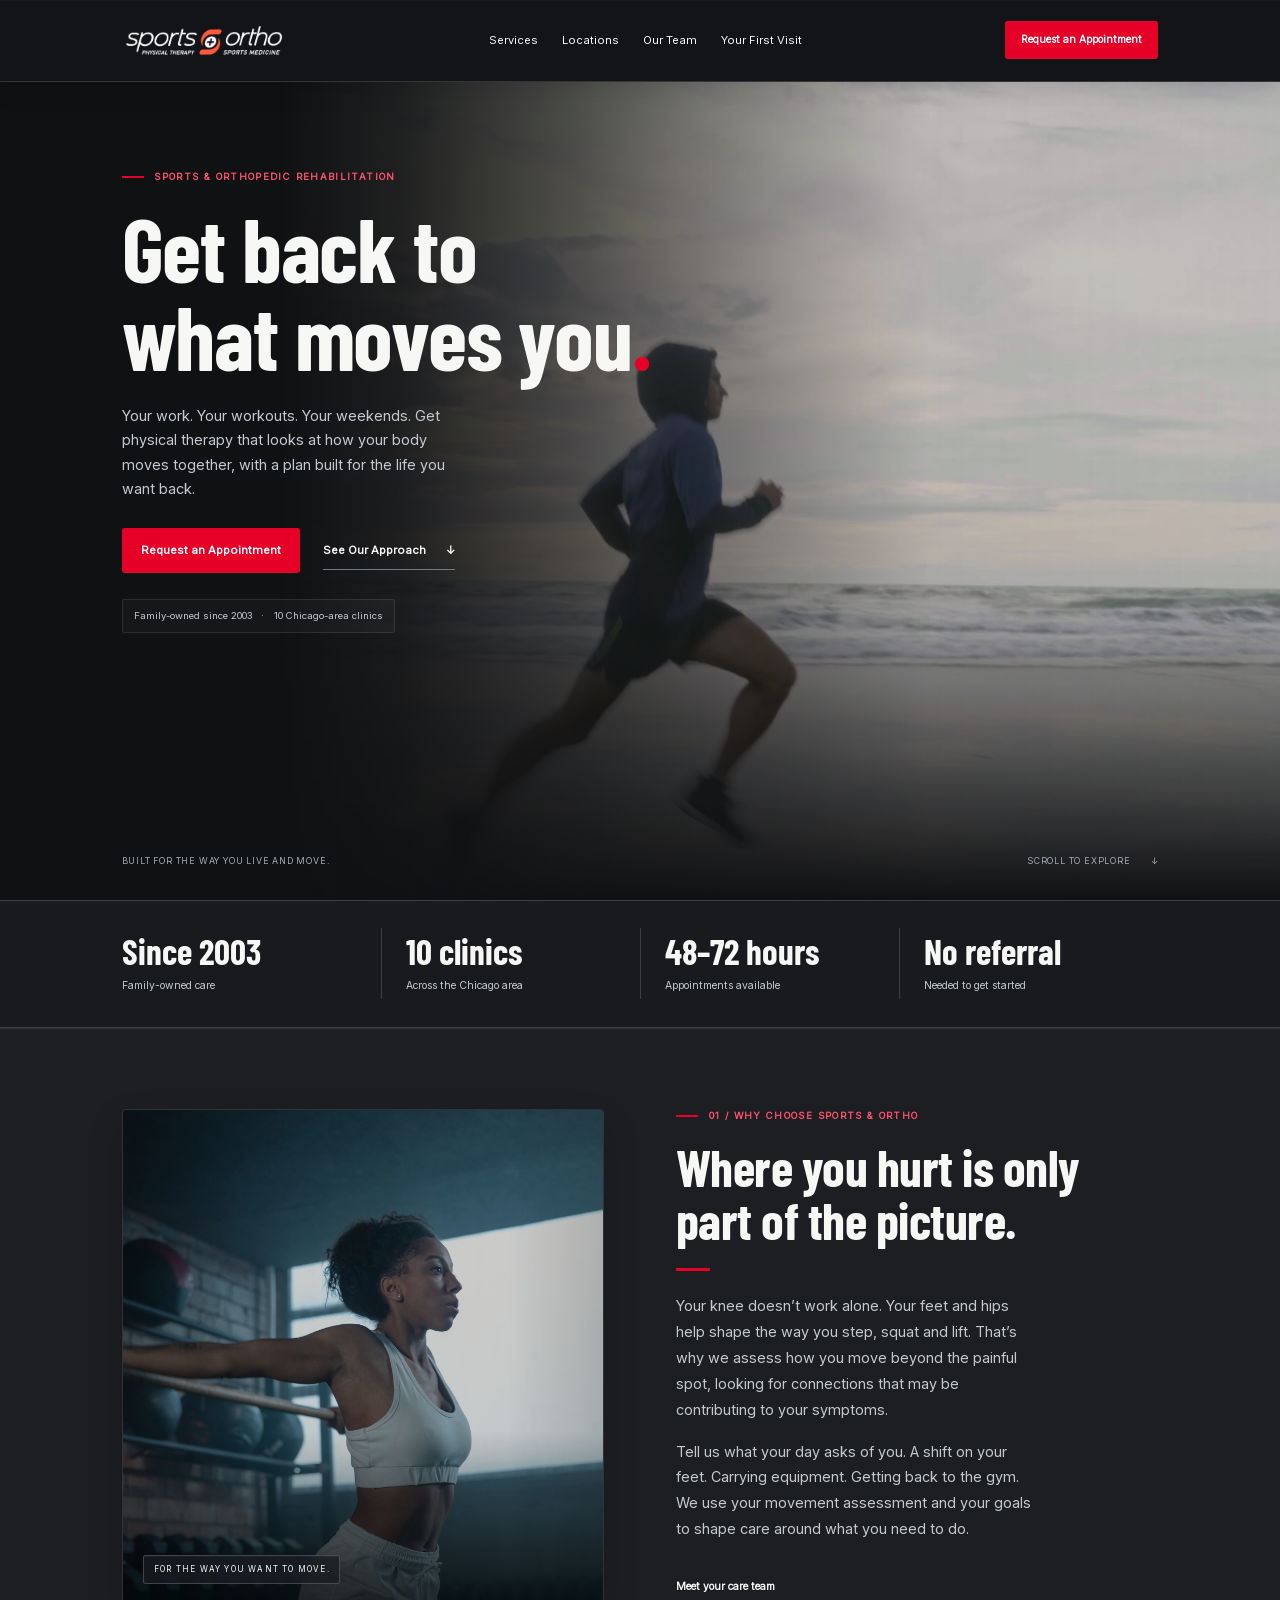
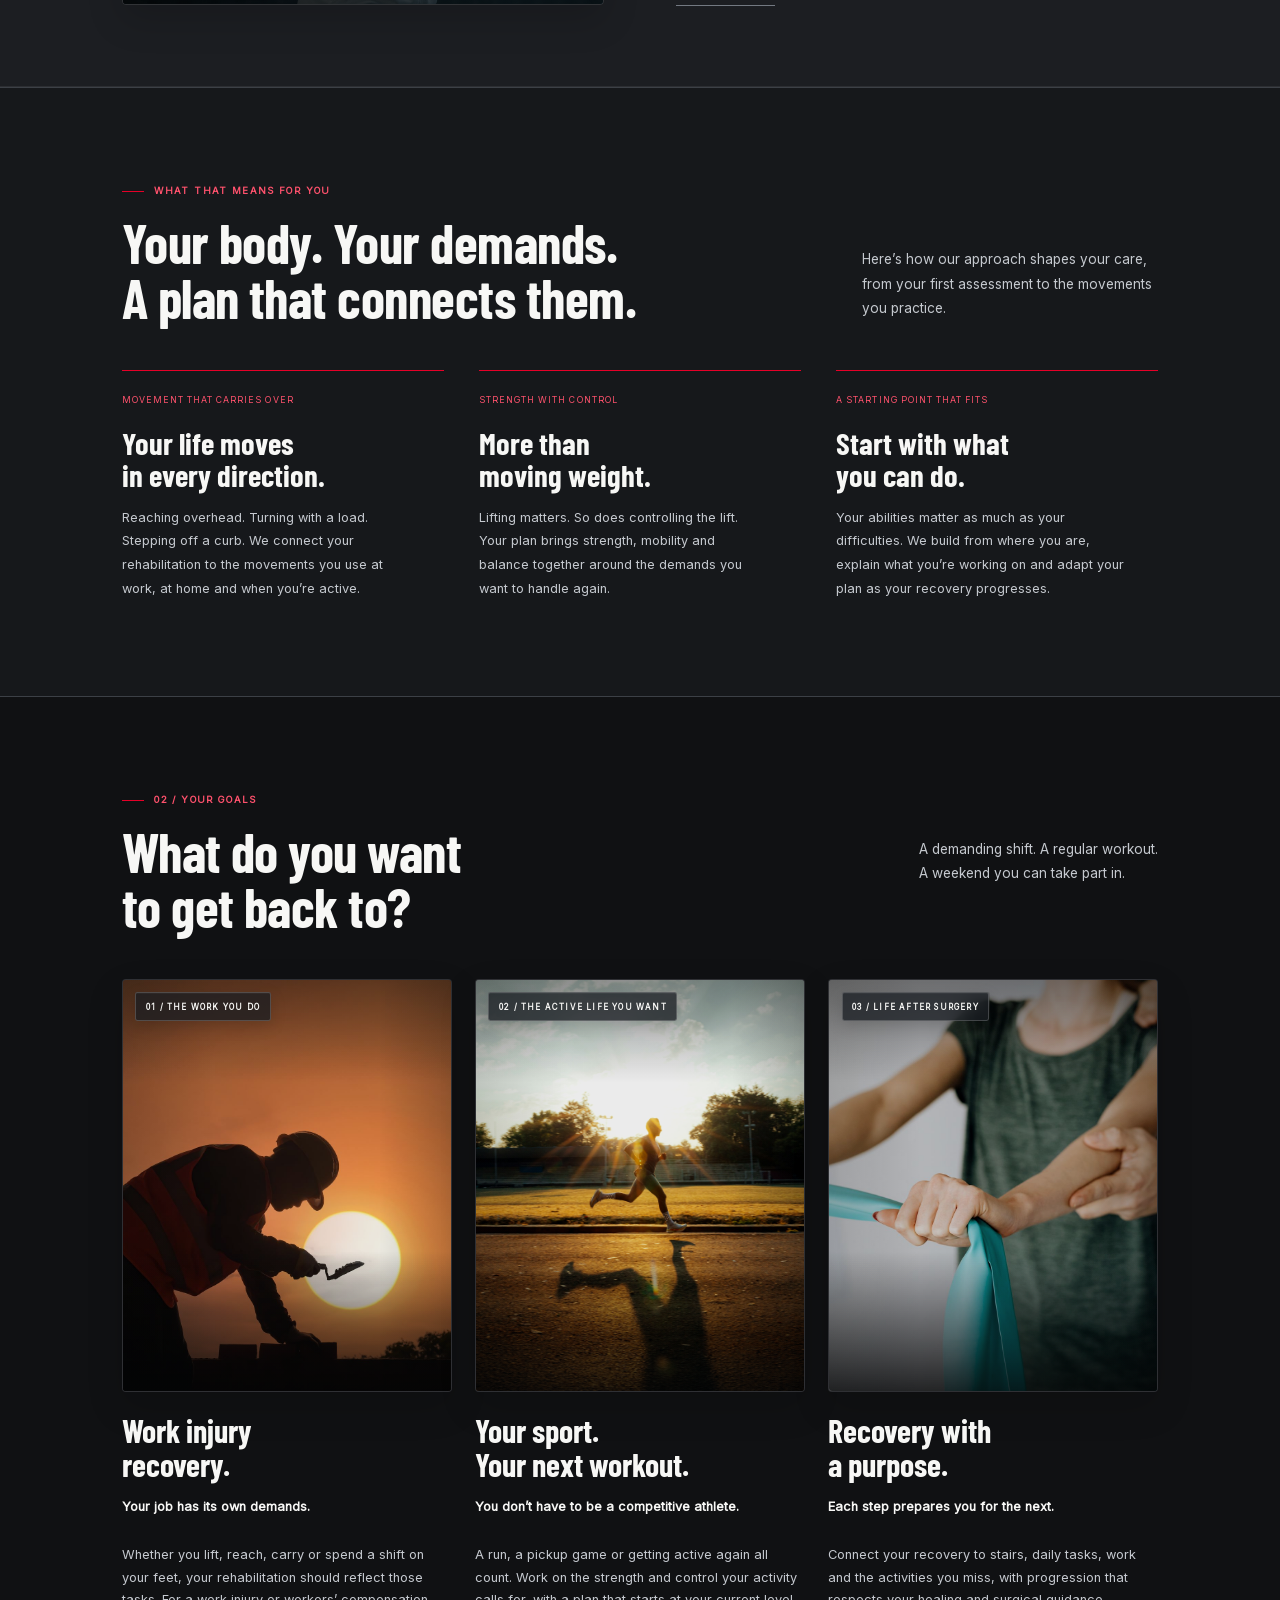
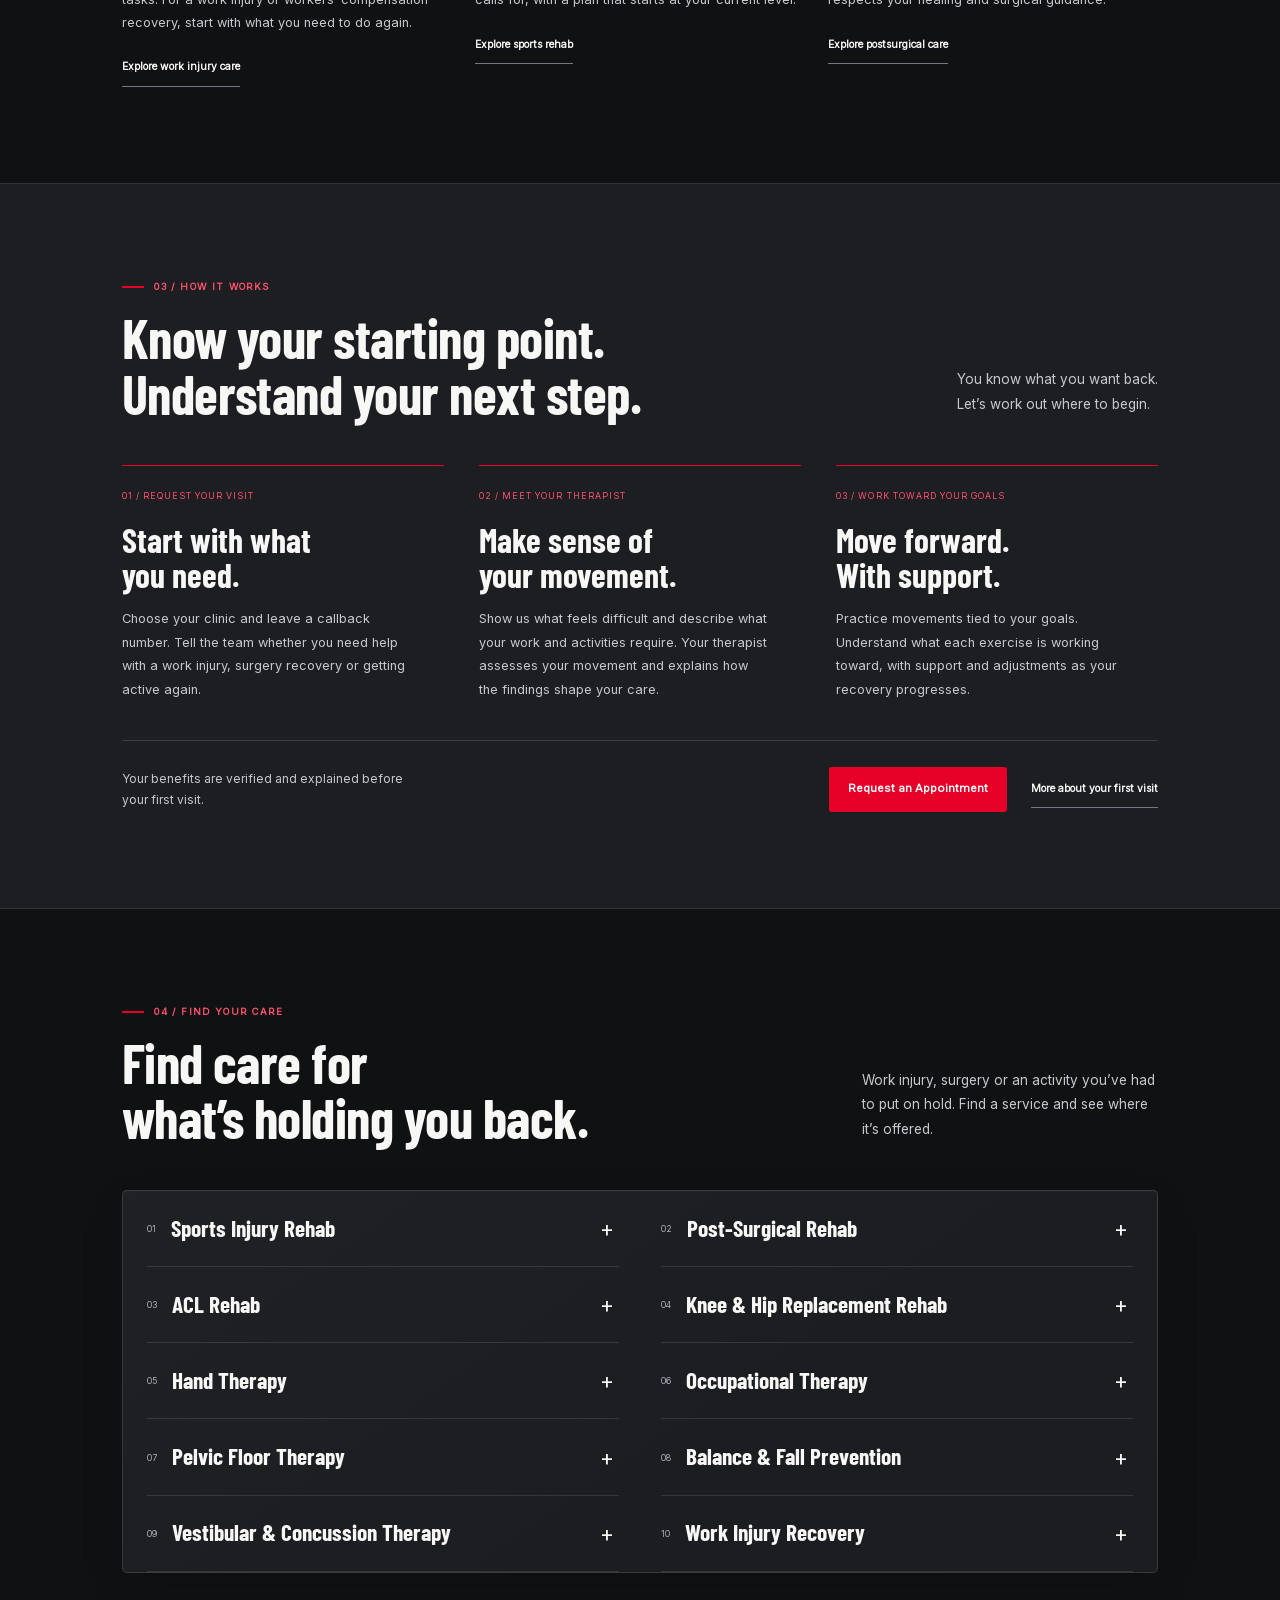
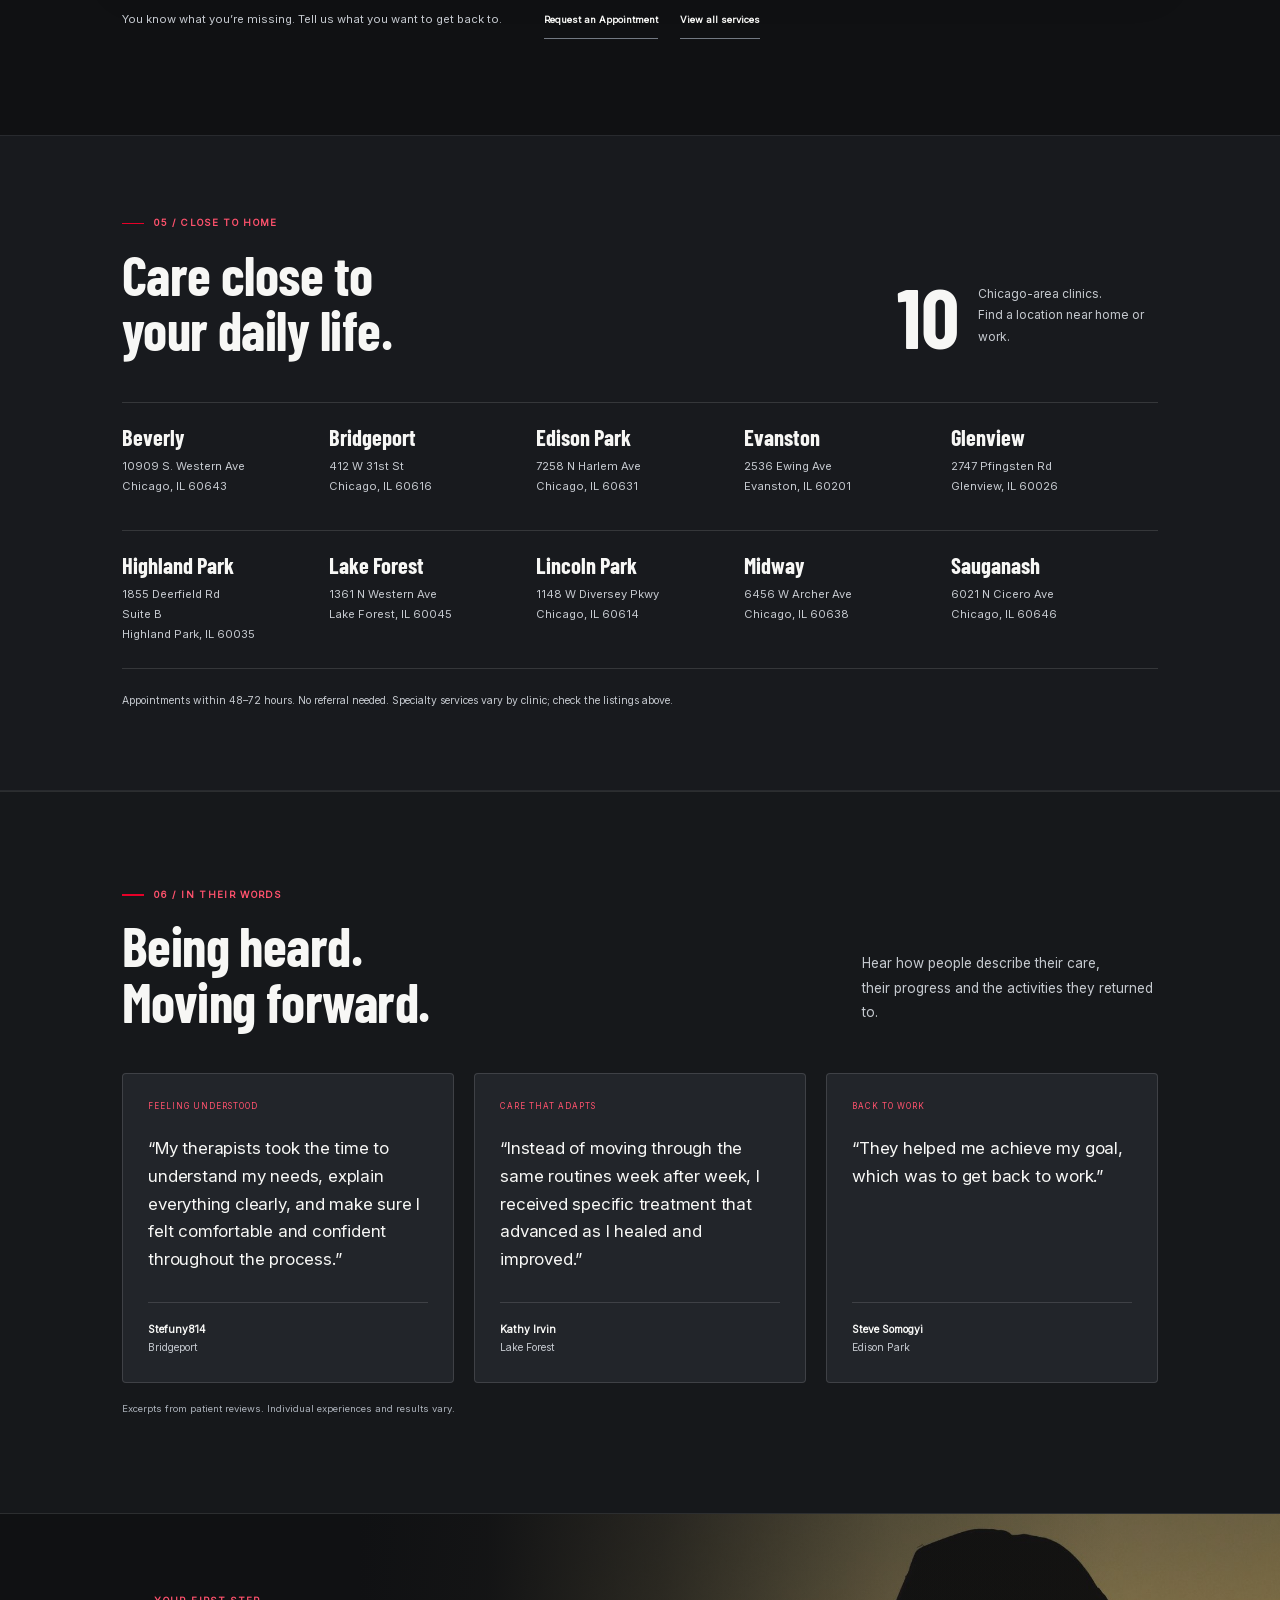
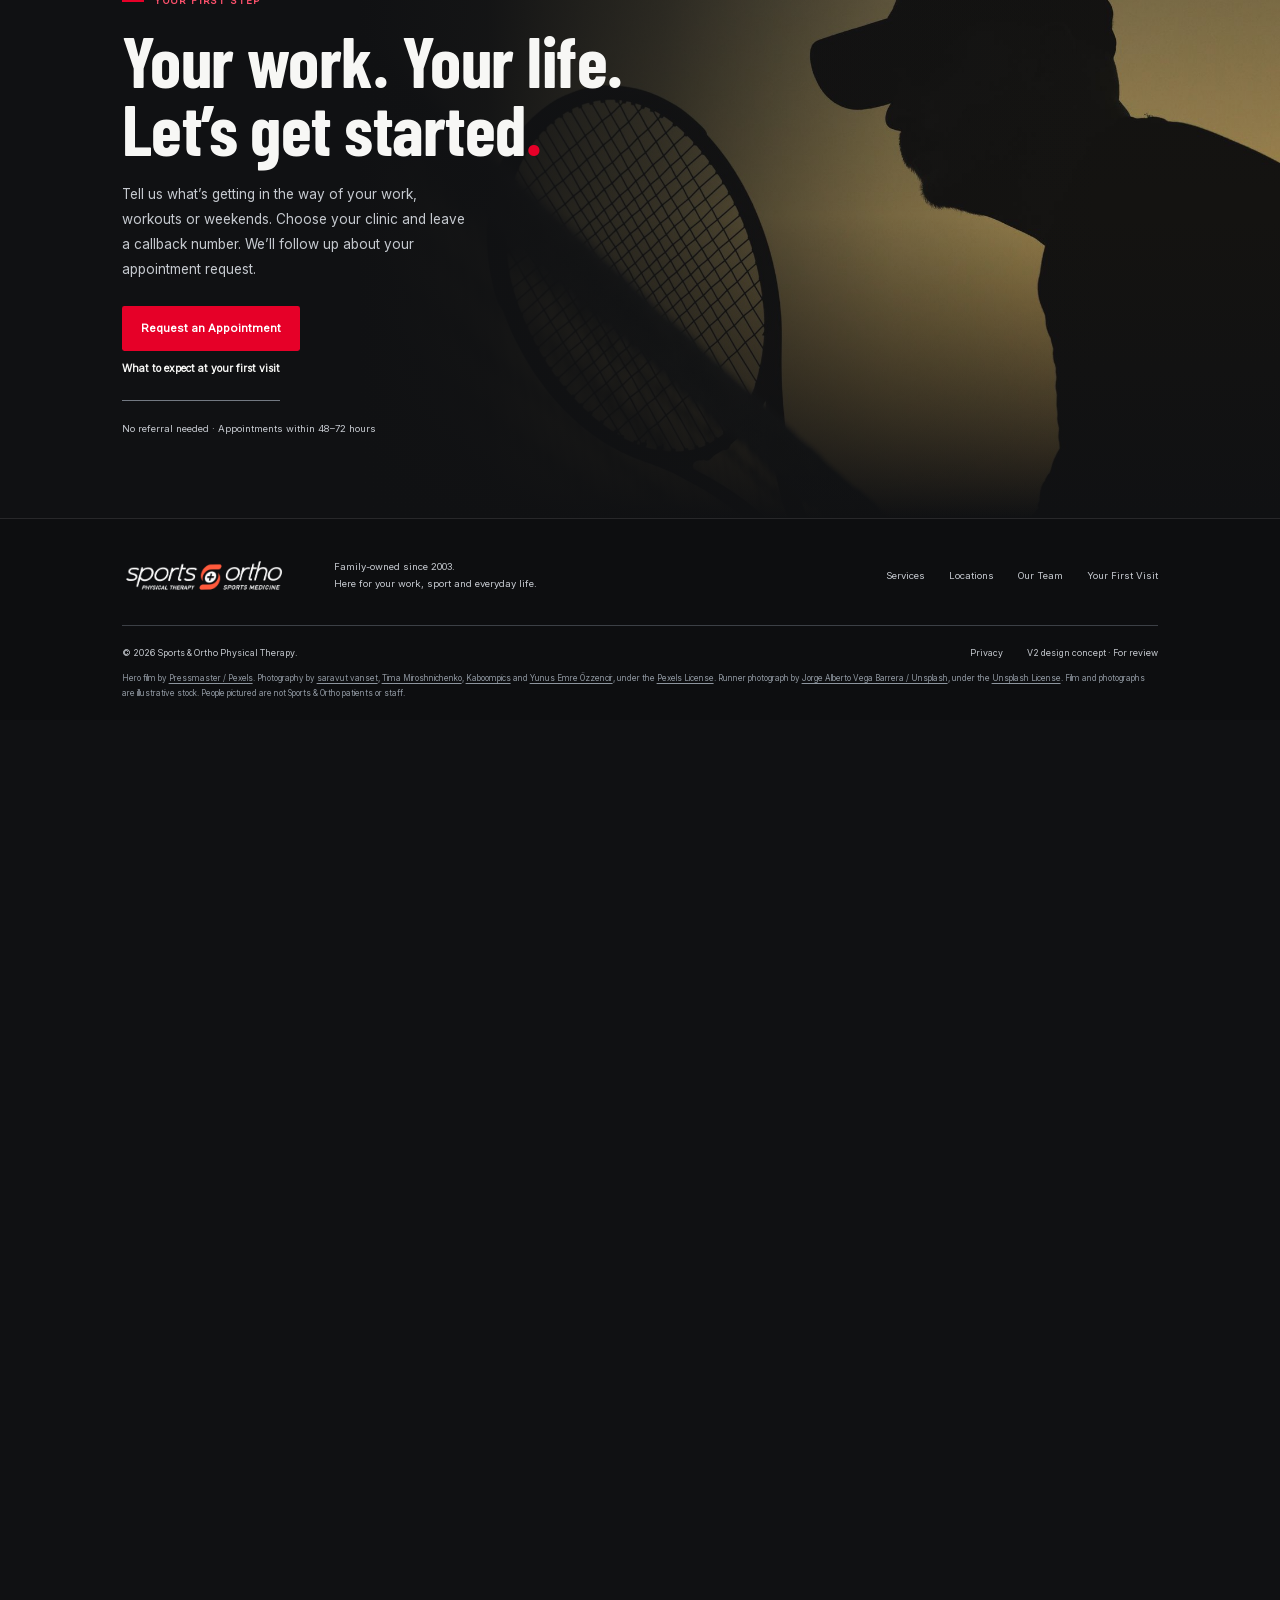
==== commit ab15a15e: "Refresh cinematic imagery for active adults and work recovery" ====
--- a/index.html
+++ b/index.html
@@ -9,7 +9,7 @@
   <link rel="preload" href="assets/barlow-condensed-bold.ttf" as="font" type="font/ttf" crossorigin>
 <link rel="stylesheet" href="desktop-scale.css?v=1">
   <link rel="stylesheet" href="homepage-refinements.css?v=1">
-  <link rel="stylesheet" href="homepage-funnel.css?v=2">
+  <link rel="stylesheet" href="homepage-funnel.css?v=3">
 </head>
 <body>
 <a class="skip" href="#main">Skip to content</a>
@@ -38,7 +38,7 @@
     <div><strong>No referral</strong><span>Needed to get started</span></div>
   </div></section>
   <section class="personal" id="personal" aria-labelledby="personal-heading"><div class="wrap personal-grid">
-    <div class="personal-photo"><img src="assets/tennis-sunset.jpg" alt="Stock photograph of a tennis player holding a racket at the net in warm sunset light" loading="lazy"><span class="image-caption">FOR THE GAME YOU LOVE.</span></div>
+    <div class="personal-photo"><img src="assets/movement-gym.jpg" alt="Illustrative stock photograph of an adult woman practicing an upper-body stretch in a softly lit gym" loading="lazy"><span class="image-caption">FOR THE WAY YOU WANT TO MOVE.</span></div>
     <div class="personal-copy"><p class="eyebrow">01 / Why choose Sports & Ortho</p><h2 id="personal-heading">Where you hurt is only<br>part of the picture.</h2><div class="red-rule"></div><p>Your knee doesn’t work alone. Your feet and hips help shape the way you step, squat and lift. That’s why we assess how you move beyond the painful spot, looking for connections that may be contributing to your symptoms.</p><p>Tell us what your day asks of you. A shift on your feet. Carrying equipment. Getting back to the gym. We use your movement assessment and your goals to shape care around what you need to do.</p><a class="text-link" href="team.html">Meet your care team</a></div>
   </div></section>
   <section class="movement-principles section" id="our-difference" aria-labelledby="difference-heading"><div class="wrap">
@@ -52,9 +52,9 @@
   <section class="pathways section wrap" id="pathways" aria-labelledby="pathway-heading">
     <div class="section-heading"><div><p class="eyebrow">02 / Your goals</p><h2 id="pathway-heading">What do you want<br>to get back to?</h2></div><p>A demanding shift. A regular workout.<br>A weekend you can take part in.</p></div>
     <div class="pathway-grid">
-      <article class="pathway pathway-work"><a class="photo-link" href="https://sportsandortho.net/services/work-injury/" target="_blank" rel="noopener" aria-label="Explore work injury rehabilitation"><img src="assets/hero-athlete-recovery.jpg" alt="Illustrative stock photograph of an adult using a massage gun during recovery in a gym" loading="lazy"><span class="photo-index">01 / THE WORK YOU DO</span></a><div class="pathway-copy"><h3>Work injury<br>recovery.</h3><p><strong>Your job has its own demands.</strong> Whether you lift, reach, carry or spend a shift on your feet, your rehabilitation should reflect those tasks. For a work injury or workers’ compensation recovery, start with what you need to do again.</p><a class="text-link" href="https://sportsandortho.net/services/work-injury/" target="_blank" rel="noopener">Explore work injury care</a></div></article>
-      <article class="pathway pathway-sport"><a class="photo-link" href="https://sportsandortho.net/services/sports-injury-rehab/" target="_blank" rel="noopener" aria-label="Explore sports injury rehabilitation"><img src="assets/sports-runner.jpg" alt="Stock photograph of a woman running on an outdoor track" loading="lazy"><span class="photo-index">02 / THE ACTIVE LIFE YOU WANT</span></a><div class="pathway-copy"><h3>Your sport.<br>Your next workout.</h3><p><strong>You don’t have to be a competitive athlete.</strong> A run, a pickup game or getting active again all count. Work on the strength and control your activity calls for, with a plan that starts at your current level.</p><a class="text-link" href="https://sportsandortho.net/services/sports-injury-rehab/" target="_blank" rel="noopener">Explore sports rehab</a></div></article>
-      <article class="pathway pathway-surgery"><a class="photo-link" href="https://sportsandortho.net/services/post-surgical-rehab/" target="_blank" rel="noopener" aria-label="Explore recovery after surgery"><img src="assets/recovery-color.jpg" alt="Stock photograph of hands-on knee care" loading="lazy"><span class="photo-index">03 / LIFE AFTER SURGERY</span></a><div class="pathway-copy"><h3>Recovery with<br>a purpose.</h3><p><strong>Each step prepares you for the next.</strong> Connect your recovery to stairs, daily tasks, work and the activities you miss, with progression that respects your healing and surgical guidance.</p><a class="text-link" href="https://sportsandortho.net/services/post-surgical-rehab/" target="_blank" rel="noopener">Explore postsurgical care</a></div></article>
+      <article class="pathway pathway-work"><a class="photo-link" href="https://sportsandortho.net/services/work-injury/" target="_blank" rel="noopener" aria-label="Explore work injury rehabilitation"><img src="assets/work-cinematic.jpg" alt="Illustrative stock photograph of a worker in a hard hat using a trowel at sunset" loading="lazy"><span class="photo-index">01 / THE WORK YOU DO</span></a><div class="pathway-copy"><h3>Work injury<br>recovery.</h3><p><strong>Your job has its own demands.</strong> Whether you lift, reach, carry or spend a shift on your feet, your rehabilitation should reflect those tasks. For a work injury or workers’ compensation recovery, start with what you need to do again.</p><a class="text-link" href="https://sportsandortho.net/services/work-injury/" target="_blank" rel="noopener">Explore work injury care</a></div></article>
+      <article class="pathway pathway-sport"><a class="photo-link" href="https://sportsandortho.net/services/sports-injury-rehab/" target="_blank" rel="noopener" aria-label="Explore sports injury rehabilitation"><img src="assets/active-runner-sunset.jpg" alt="Illustrative stock photograph of an adult running on a track in golden evening light" loading="lazy"><span class="photo-index">02 / THE ACTIVE LIFE YOU WANT</span></a><div class="pathway-copy"><h3>Your sport.<br>Your next workout.</h3><p><strong>You don’t have to be a competitive athlete.</strong> A run, a pickup game or getting active again all count. Work on the strength and control your activity calls for, with a plan that starts at your current level.</p><a class="text-link" href="https://sportsandortho.net/services/sports-injury-rehab/" target="_blank" rel="noopener">Explore sports rehab</a></div></article>
+      <article class="pathway pathway-surgery"><a class="photo-link" href="https://sportsandortho.net/services/post-surgical-rehab/" target="_blank" rel="noopener" aria-label="Explore recovery after surgery"><img src="assets/recovery-band.jpg" alt="Illustrative stock photograph of an adult practicing a resistance-band movement with professional support" loading="lazy"><span class="photo-index">03 / LIFE AFTER SURGERY</span></a><div class="pathway-copy"><h3>Recovery with<br>a purpose.</h3><p><strong>Each step prepares you for the next.</strong> Connect your recovery to stairs, daily tasks, work and the activities you miss, with progression that respects your healing and surgical guidance.</p><a class="text-link" href="https://sportsandortho.net/services/post-surgical-rehab/" target="_blank" rel="noopener">Explore postsurgical care</a></div></article>
     </div>
   </section>
   <section class="care-process section" id="how-it-works" aria-labelledby="process-heading"><div class="wrap">
@@ -98,9 +98,9 @@
     <div class="section-heading"><div><p class="eyebrow">06 / In their words</p><h2 id="voices-heading">Being heard.<br>Moving forward.</h2></div><p>Hear how people describe their care,<br>their progress and the activities they returned to.</p></div>
     <div class="review-grid"><figure class="review-card"><span class="review-theme">Feeling understood</span><blockquote>“My therapists took the time to understand my needs, explain everything clearly, and make sure I felt comfortable and confident throughout the process.”</blockquote><figcaption><strong>Stefuny814</strong><span>Bridgeport</span></figcaption></figure><figure class="review-card"><span class="review-theme">Care that adapts</span><blockquote>“Instead of moving through the same routines week after week, I received specific treatment that advanced as I healed and improved.”</blockquote><figcaption><strong>Kathy Irvin</strong><span>Lake Forest</span></figcaption></figure><figure class="review-card"><span class="review-theme">Back to work</span><blockquote>“They helped me achieve my goal, which was to get back to work.”</blockquote><figcaption><strong>Steve Somogyi</strong><span>Edison Park</span></figcaption></figure></div><p class="review-note">Excerpts from patient reviews. Individual experiences and results vary.</p>
   </div></section>
-  <section class="closing" aria-labelledby="closing-heading"><div class="closing-image"><img src="assets/closing-color.jpg" alt="Stock photograph of a runner on a red athletics track" loading="lazy"></div><div class="wrap closing-copy"><p class="eyebrow">Your first step</p><h2 id="closing-heading">Your work. Your life.<br>Let’s get started<span class="red-dot">.</span></h2><p>Tell us what’s getting in the way of your work, workouts or weekends. Choose your clinic and leave a callback number. We’ll follow up about your appointment request.</p><button class="button primary" data-appointment>Request an Appointment</button><a class="text-link closing-visit" href="#first-visit" data-visit>What to expect at your first visit</a><p class="closing-reassurance">No referral needed · Appointments within 48–72 hours</p></div></section>
+  <section class="closing" aria-labelledby="closing-heading"><div class="closing-image"><img src="assets/tennis-sunset.jpg" alt="Illustrative stock photograph of a tennis player and racket silhouetted in warm sunset light" loading="lazy"></div><div class="wrap closing-copy"><p class="eyebrow">Your first step</p><h2 id="closing-heading">Your work. Your life.<br>Let’s get started<span class="red-dot">.</span></h2><p>Tell us what’s getting in the way of your work, workouts or weekends. Choose your clinic and leave a callback number. We’ll follow up about your appointment request.</p><button class="button primary" data-appointment>Request an Appointment</button><a class="text-link closing-visit" href="#first-visit" data-visit>What to expect at your first visit</a><p class="closing-reassurance">No referral needed · Appointments within 48–72 hours</p></div></section>
 </main>
-<footer class="footer"><div class="wrap"><div class="footer-main"><a class="brand" href="#" aria-label="Sports & Ortho Physical Therapy home"><img src="assets/logo.png" alt="Sports & Ortho Physical Therapy" width="205" height="66"></a><p>Family-owned since 2003.<br>Here for your work, sport and everyday life.</p><nav aria-label="Footer navigation"><a href="#services">Services</a><a href="#locations">Locations</a><a href="team.html">Our Team</a><a href="#first-visit" data-visit>Your First Visit</a></nav></div><div class="footer-base"><p>© 2026 Sports & Ortho Physical Therapy.</p><div><a href="https://sportsandortho.net/privacy/" target="_blank" rel="noopener">Privacy</a><span>V2 design concept · For review</span></div></div><p class="photo-credit" id="photo-credit">Hero film by <a href="https://www.pexels.com/video/a-man-running-in-the-beach-shoreline-3191933/" target="_blank" rel="noopener">Pressmaster / Pexels</a>, used under the <a href="https://www.pexels.com/license/" target="_blank" rel="noopener">Pexels License</a>. Images and film are illustrative stock. People pictured in care scenes are not Sports &amp; Ortho patients or staff. Photos by <a href="https://www.pexels.com/photo/physiotherapist-massaging-knee-20860607/" target="_blank" rel="noopener">Funkcinės Terapijos Centras</a>, <a href="https://www.pexels.com/photo/man-running-on-a-track-field-8533787/" target="_blank" rel="noopener">KoolShooters</a>, <a href="https://www.pexels.com/photo/person-sitting-on-exercise-mat-doing-stretching-6922129/" target="_blank" rel="noopener">Kampus Production</a>, <a href="https://www.pexels.com/photo/a-woman-jogging-at-a-running-track-8455970/" target="_blank" rel="noopener">Mikhail Nilov</a>, <a href="https://www.pexels.com/photo/silhouette-of-tennis-player-at-sunset-28435182/" target="_blank" rel="noopener">Yunus Emre Özzencir</a> and <a href="https://www.pexels.com/photo/people-woman-rope-sport-6388468/" target="_blank" rel="noopener">Tima Miroshnichenko</a> / Pexels.</p></div></footer>
+<footer class="footer"><div class="wrap"><div class="footer-main"><a class="brand" href="#" aria-label="Sports & Ortho Physical Therapy home"><img src="assets/logo.png" alt="Sports & Ortho Physical Therapy" width="205" height="66"></a><p>Family-owned since 2003.<br>Here for your work, sport and everyday life.</p><nav aria-label="Footer navigation"><a href="#services">Services</a><a href="#locations">Locations</a><a href="team.html">Our Team</a><a href="#first-visit" data-visit>Your First Visit</a></nav></div><div class="footer-base"><p>© 2026 Sports & Ortho Physical Therapy.</p><div><a href="https://sportsandortho.net/privacy/" target="_blank" rel="noopener">Privacy</a><span>V2 design concept · For review</span></div></div><p class="photo-credit" id="photo-credit">Hero film by <a href="https://www.pexels.com/video/a-man-running-in-the-beach-shoreline-3191933/" target="_blank" rel="noopener">Pressmaster / Pexels</a>. Photography by <a href="https://www.pexels.com/photo/construction-worker-at-sunset-10410009/" target="_blank" rel="noopener">saravut vanset</a>, <a href="https://www.pexels.com/photo/a-woman-in-an-activewear-exercising-6388980/" target="_blank" rel="noopener">Tima Miroshnichenko</a>, <a href="https://www.pexels.com/photo/crop-anonymous-woman-stretching-elastic-band-near-professional-chiropractor-4506166/" target="_blank" rel="noopener">Kaboompics</a> and <a href="https://www.pexels.com/photo/silhouette-of-tennis-player-at-sunset-28435182/" target="_blank" rel="noopener">Yunus Emre Özzencir</a>, under the <a href="https://www.pexels.com/license/" target="_blank" rel="noopener">Pexels License</a>. Runner photograph by <a href="https://unsplash.com/photos/a-runner-sprints-on-a-track-in-the-golden-sunlight-1-nuy7fD3fw" target="_blank" rel="noopener">Jorge Alberto Vega Barrera / Unsplash</a>, under the <a href="https://unsplash.com/license" target="_blank" rel="noopener">Unsplash License</a>. Film and photographs are illustrative stock. People pictured are not Sports &amp; Ortho patients or staff.</p></div></footer>
 
 <dialog id="appointment-dialog" aria-labelledby="appointment-heading"><button class="dialog-close" aria-label="Close appointment preview">×</button><p class="eyebrow">Take your next step</p><h2 id="appointment-heading">Let’s start with you.</h2><p class="demo-notice">Design preview only. Use sample details. Nothing is sent or saved, and no appointment is booked.</p><form id="demo-form"><label>Your name<input name="name" autocomplete="off" placeholder="Sample name" required></label><label>Callback number<input name="phone" type="tel" autocomplete="off" placeholder="Sample phone number" required></label><label>Preferred clinic<select name="clinic" required><option value="">Select a clinic</option><option>Beverly</option><option>Bridgeport</option><option>Edison Park</option><option>Evanston</option><option>Glenview</option><option>Highland Park</option><option>Lake Forest</option><option>Lincoln Park</option><option>Midway</option><option>Sauganash</option></select></label><button class="button primary" type="submit">Preview request</button></form><div class="demo-result" hidden tabindex="-1"><h3>You’ve taken the first step.</h3><p>On the finished website, the team would follow up to discuss your request. This preview has not sent or booked anything.</p><button class="button secondary dialog-done">Back to the concept</button></div></dialog>
 <dialog id="visit-dialog" aria-labelledby="visit-heading"><button class="dialog-close" aria-label="Close first visit information">×</button><p class="eyebrow">Your first visit</p><h2 id="visit-heading">Know what<br>comes next.</h2><p>Bring your questions and tell us what your day asks of you. Your therapist will assess how you move, discuss your goals and explain a plan connected to your work, activities and stage of recovery.</p><ul><li>Bring your photo ID and insurance card, if you have one.</li><li>Wear comfortable clothes you can move in.</li><li>Bring any relevant medical reports or surgery instructions.</li></ul><p>Your benefits are verified and explained before your first visit.</p><button class="button primary" data-appointment>Request an Appointment</button></dialog>
--- a/homepage-funnel.css
+++ b/homepage-funnel.css
@@ -103,3 +103,15 @@
 .movement-principles { background: #16181b; border-block: 1px solid var(--line); }
 .movement-principles .process-grid h3 { font-size: clamp(2rem, 3vw, 2.625rem); }
 .pathway-work .photo-link img { object-position: center; }
+
+/* Cinematic photography: natural color, directional light and individual focal points. */
+.personal .personal-photo img { object-position: 48% 45%; filter: brightness(.88) contrast(1.08) saturate(.95); }
+.pathways .pathway-work .photo-link img { object-position: 40% 50%; }
+.pathways .pathway-sport .photo-link img { object-position: 50% 60%; }
+.pathways .pathway-surgery .photo-link img { object-position: 68% 50%; filter: brightness(.88) contrast(1.08) saturate(.92); }
+.closing .closing-image img { object-position: 52% 40%; }
+@media (max-width: 600px) {
+  .personal .personal-photo img { object-position: 50% 42%; }
+  .pathways .pathway-work .photo-link img { object-position: 40% 50%; }
+  .closing .closing-image img { object-position: 50% 35%; }
+}
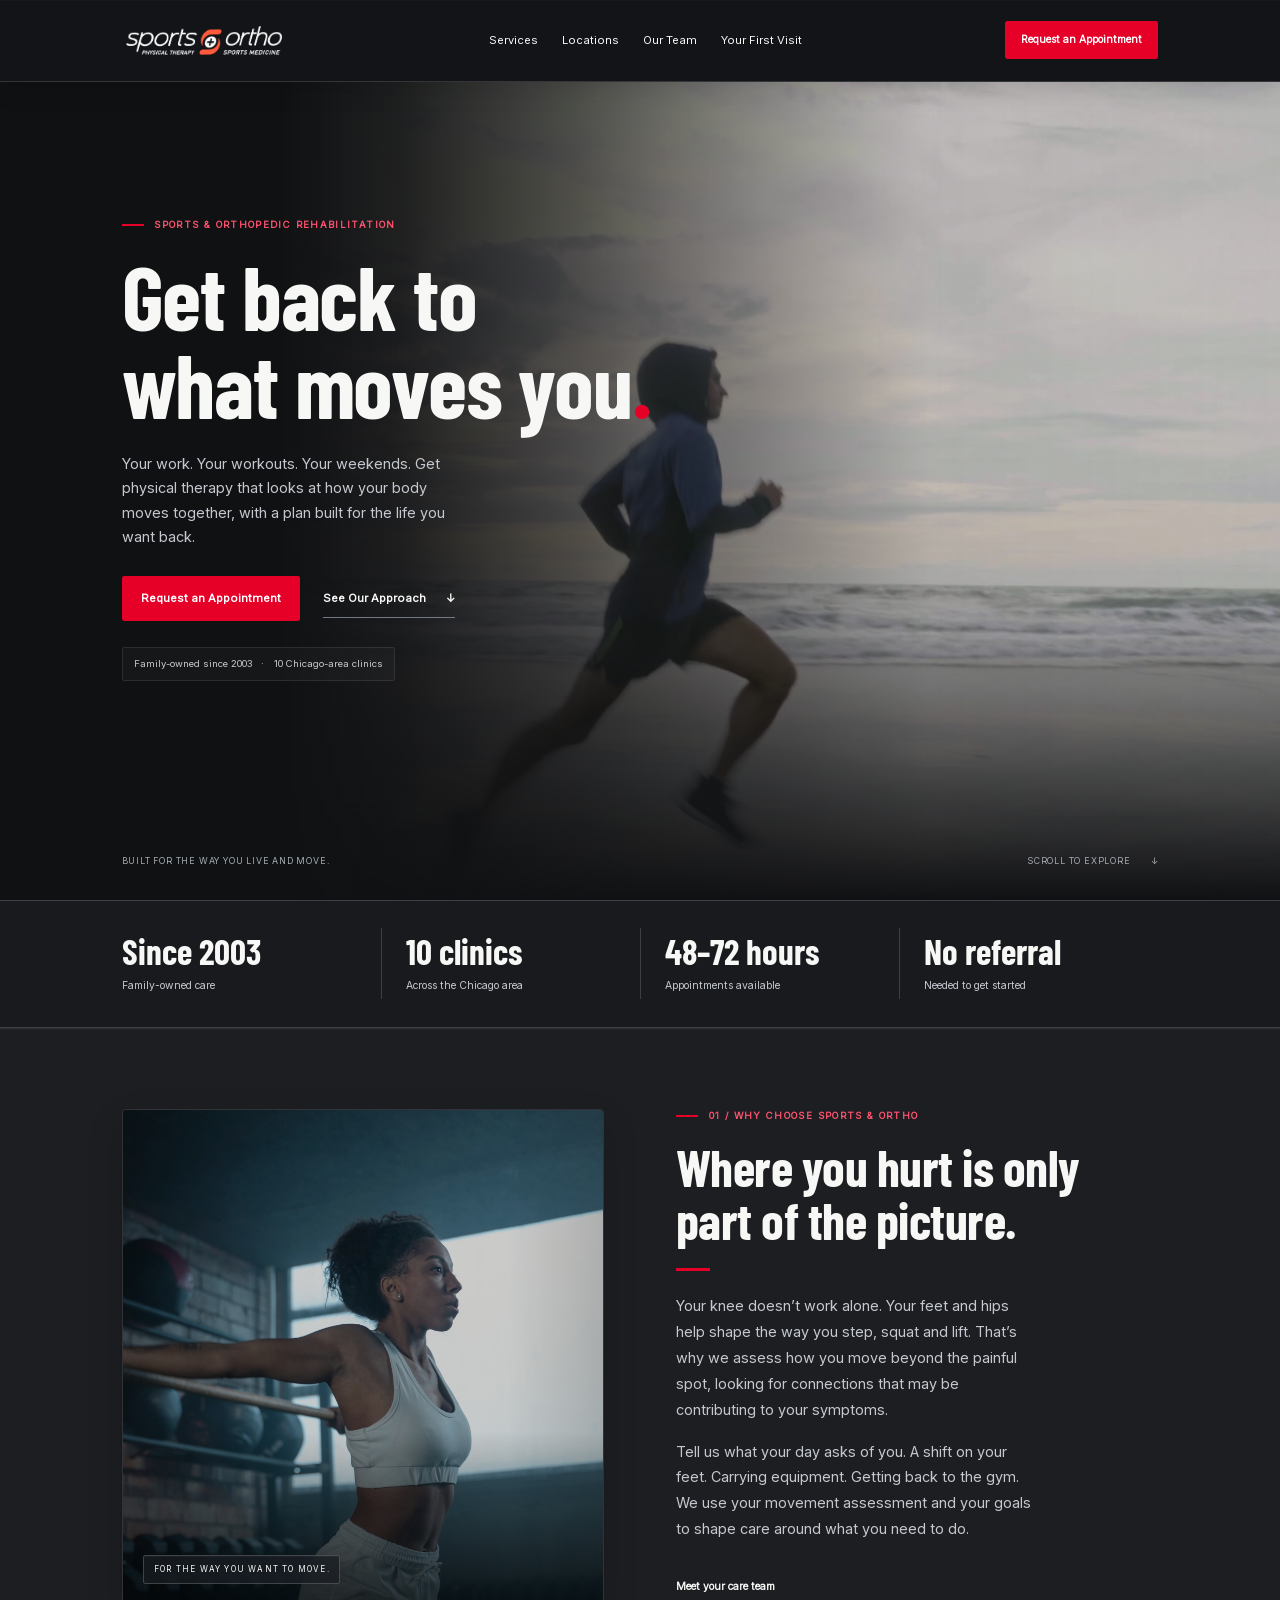
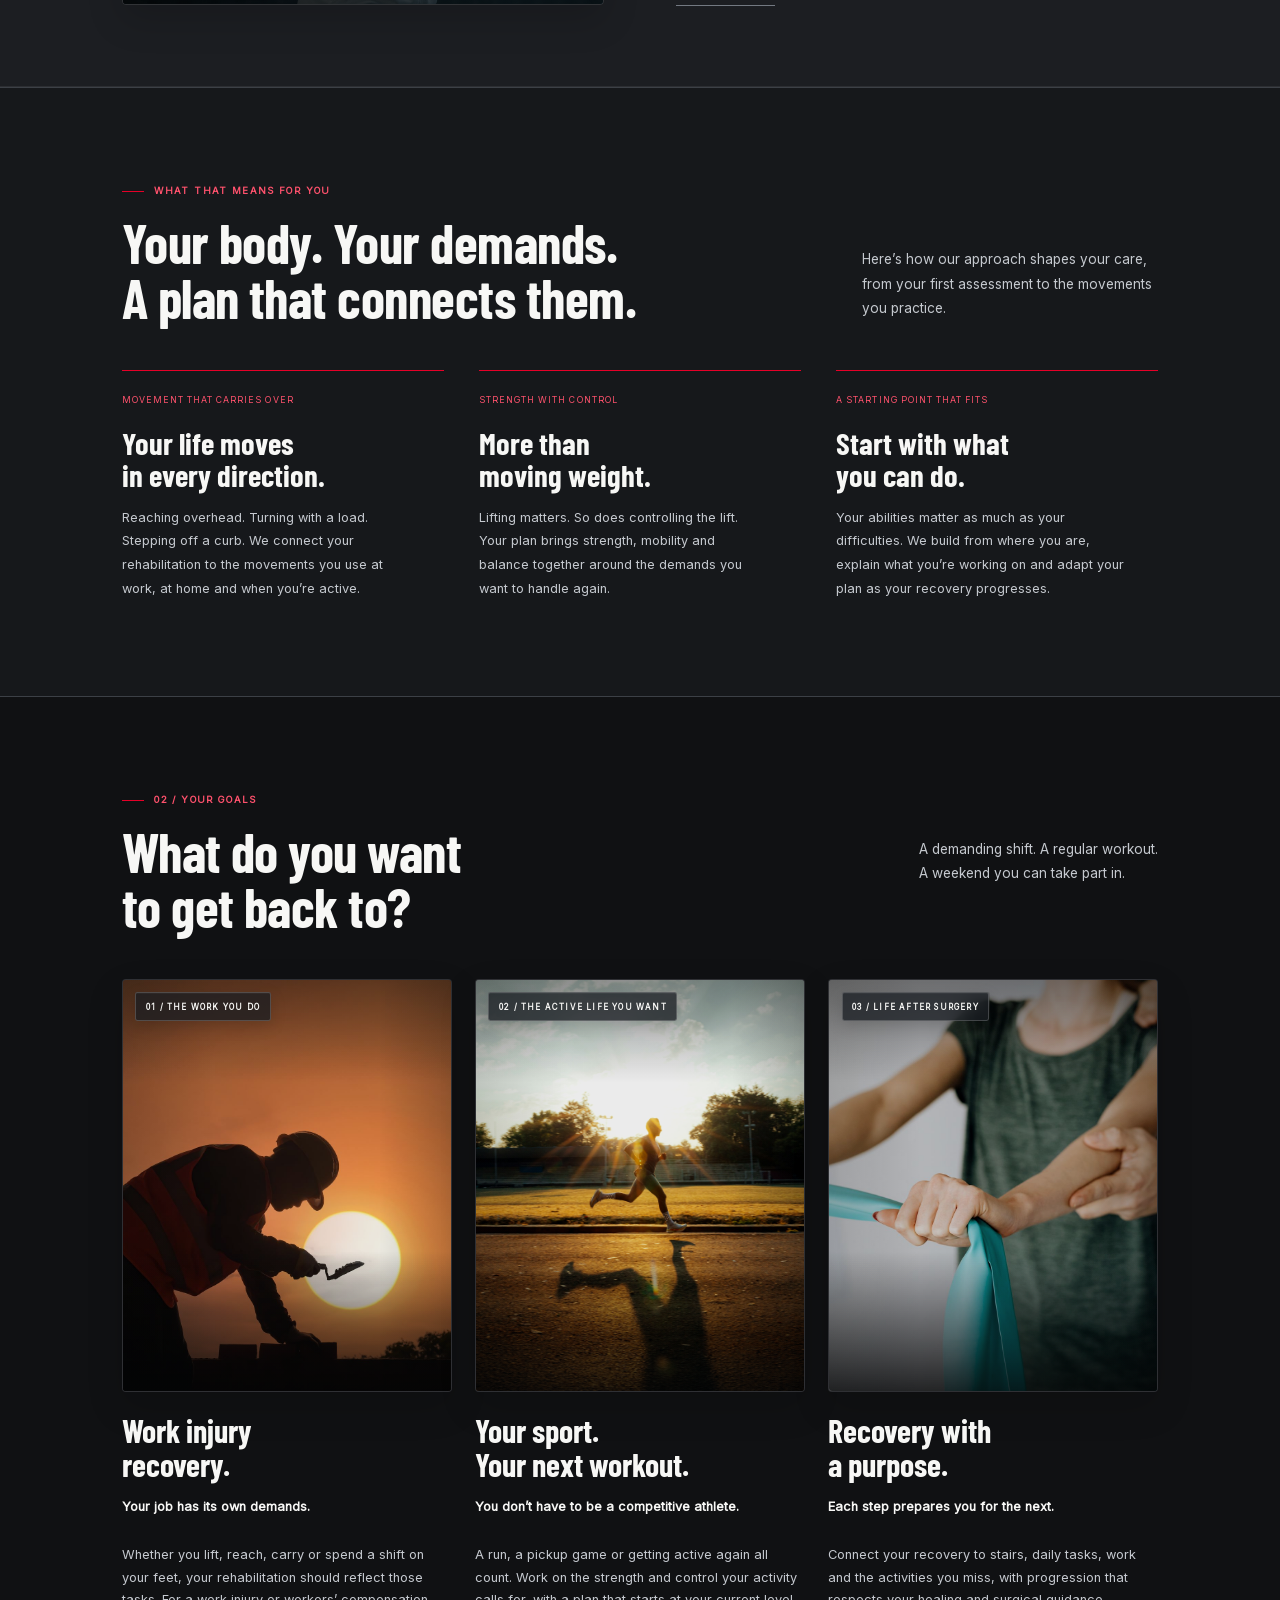
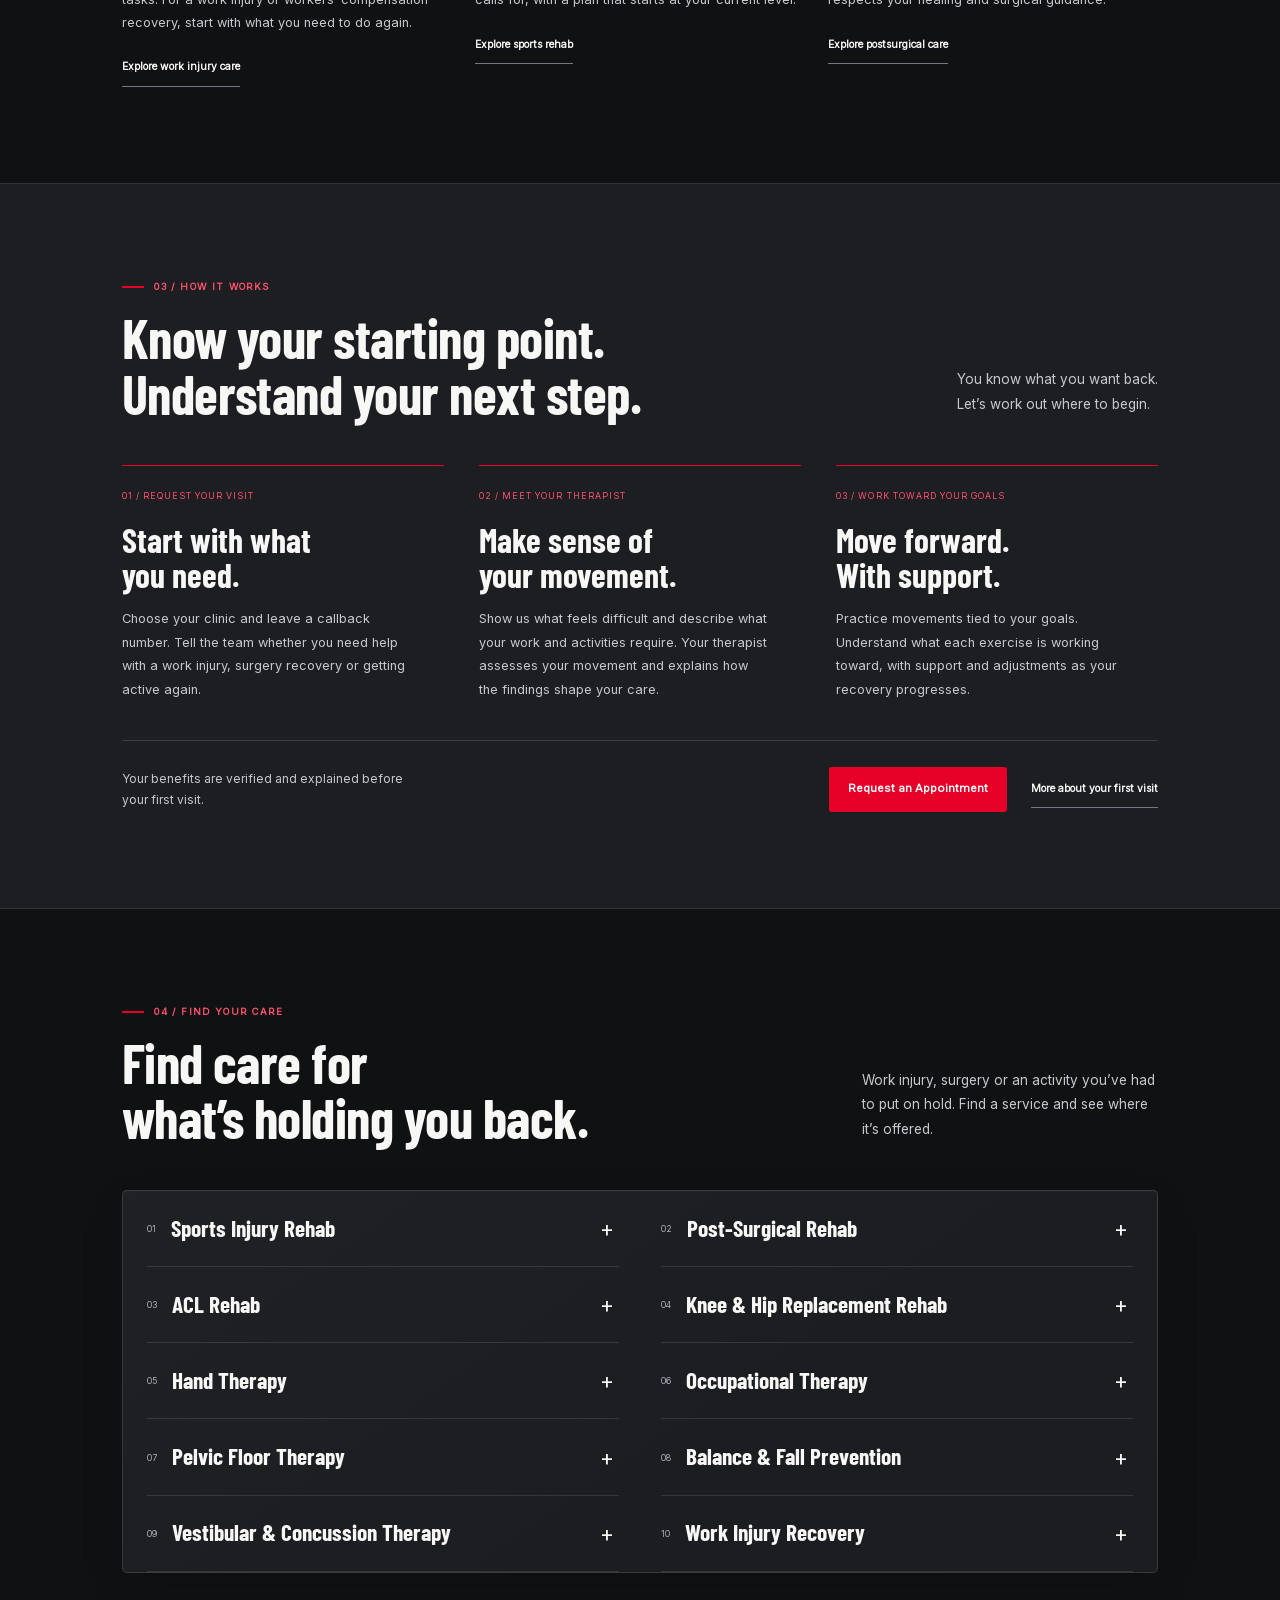
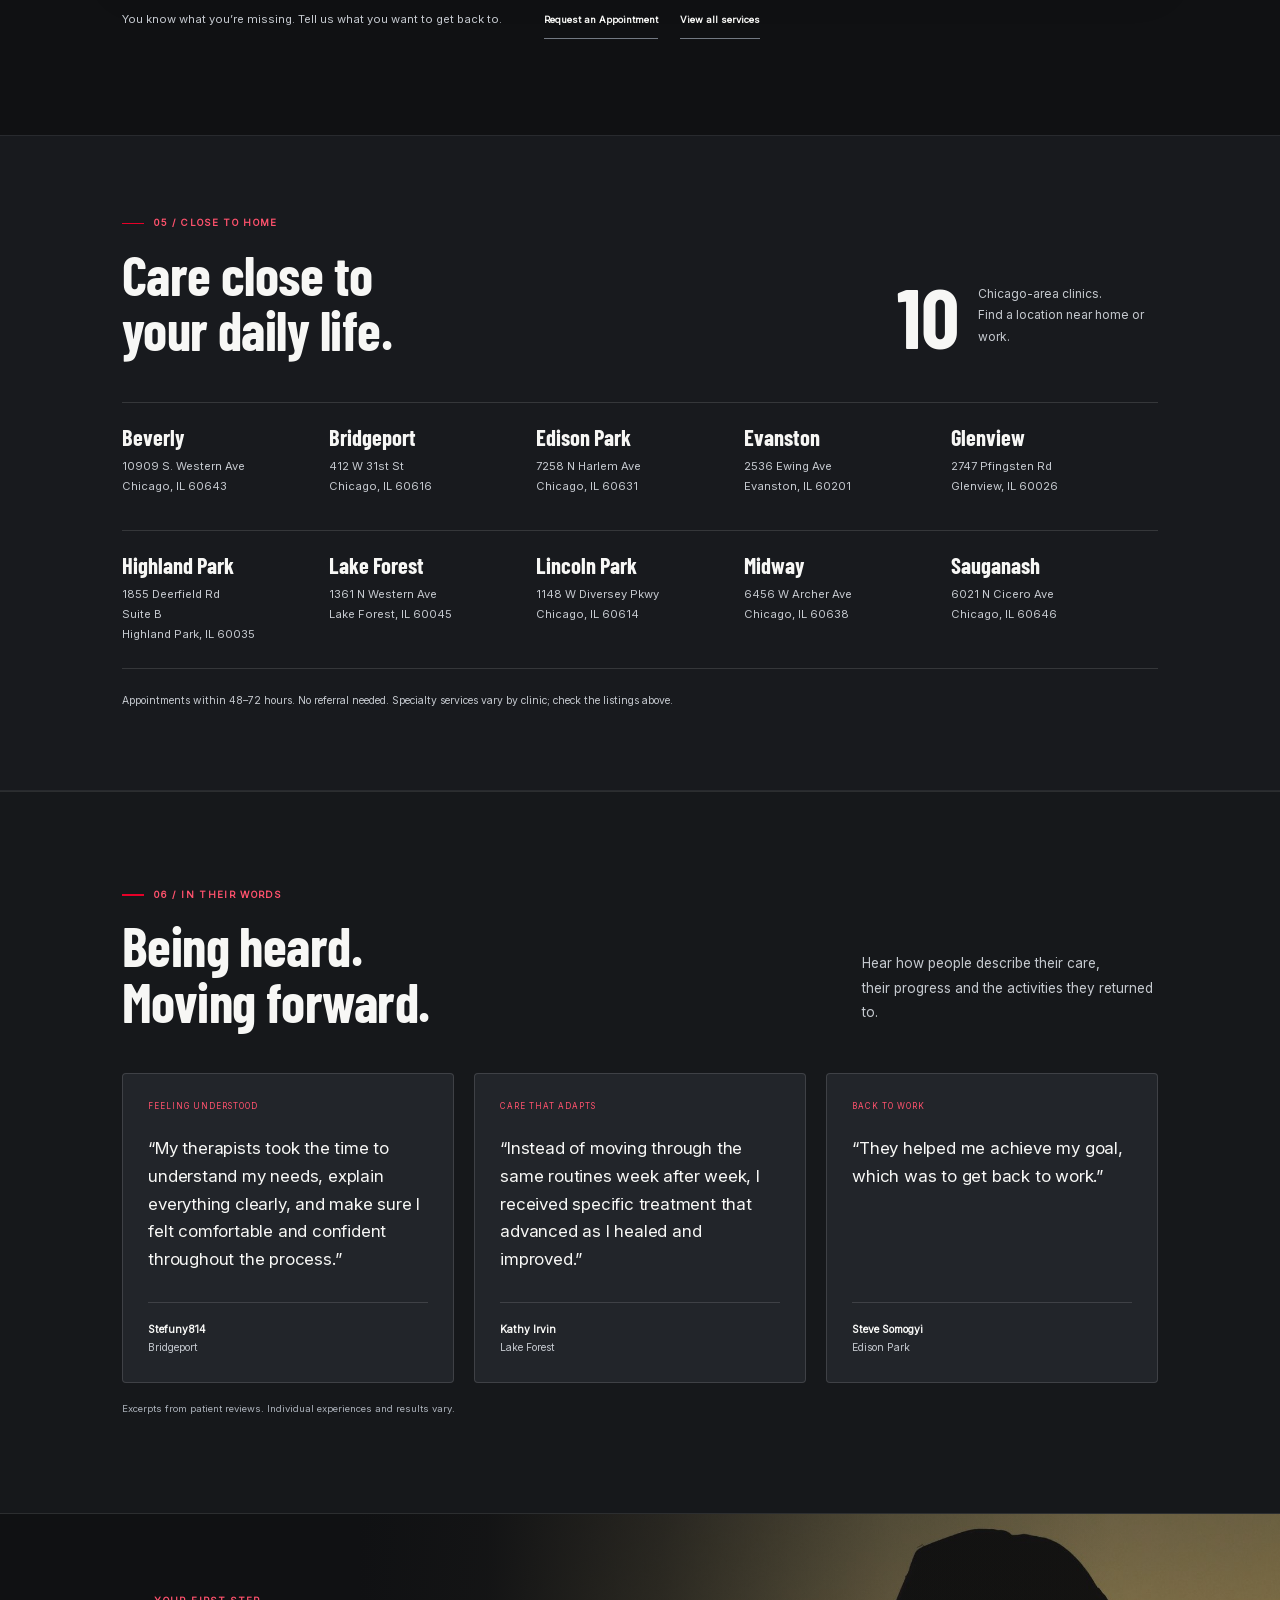
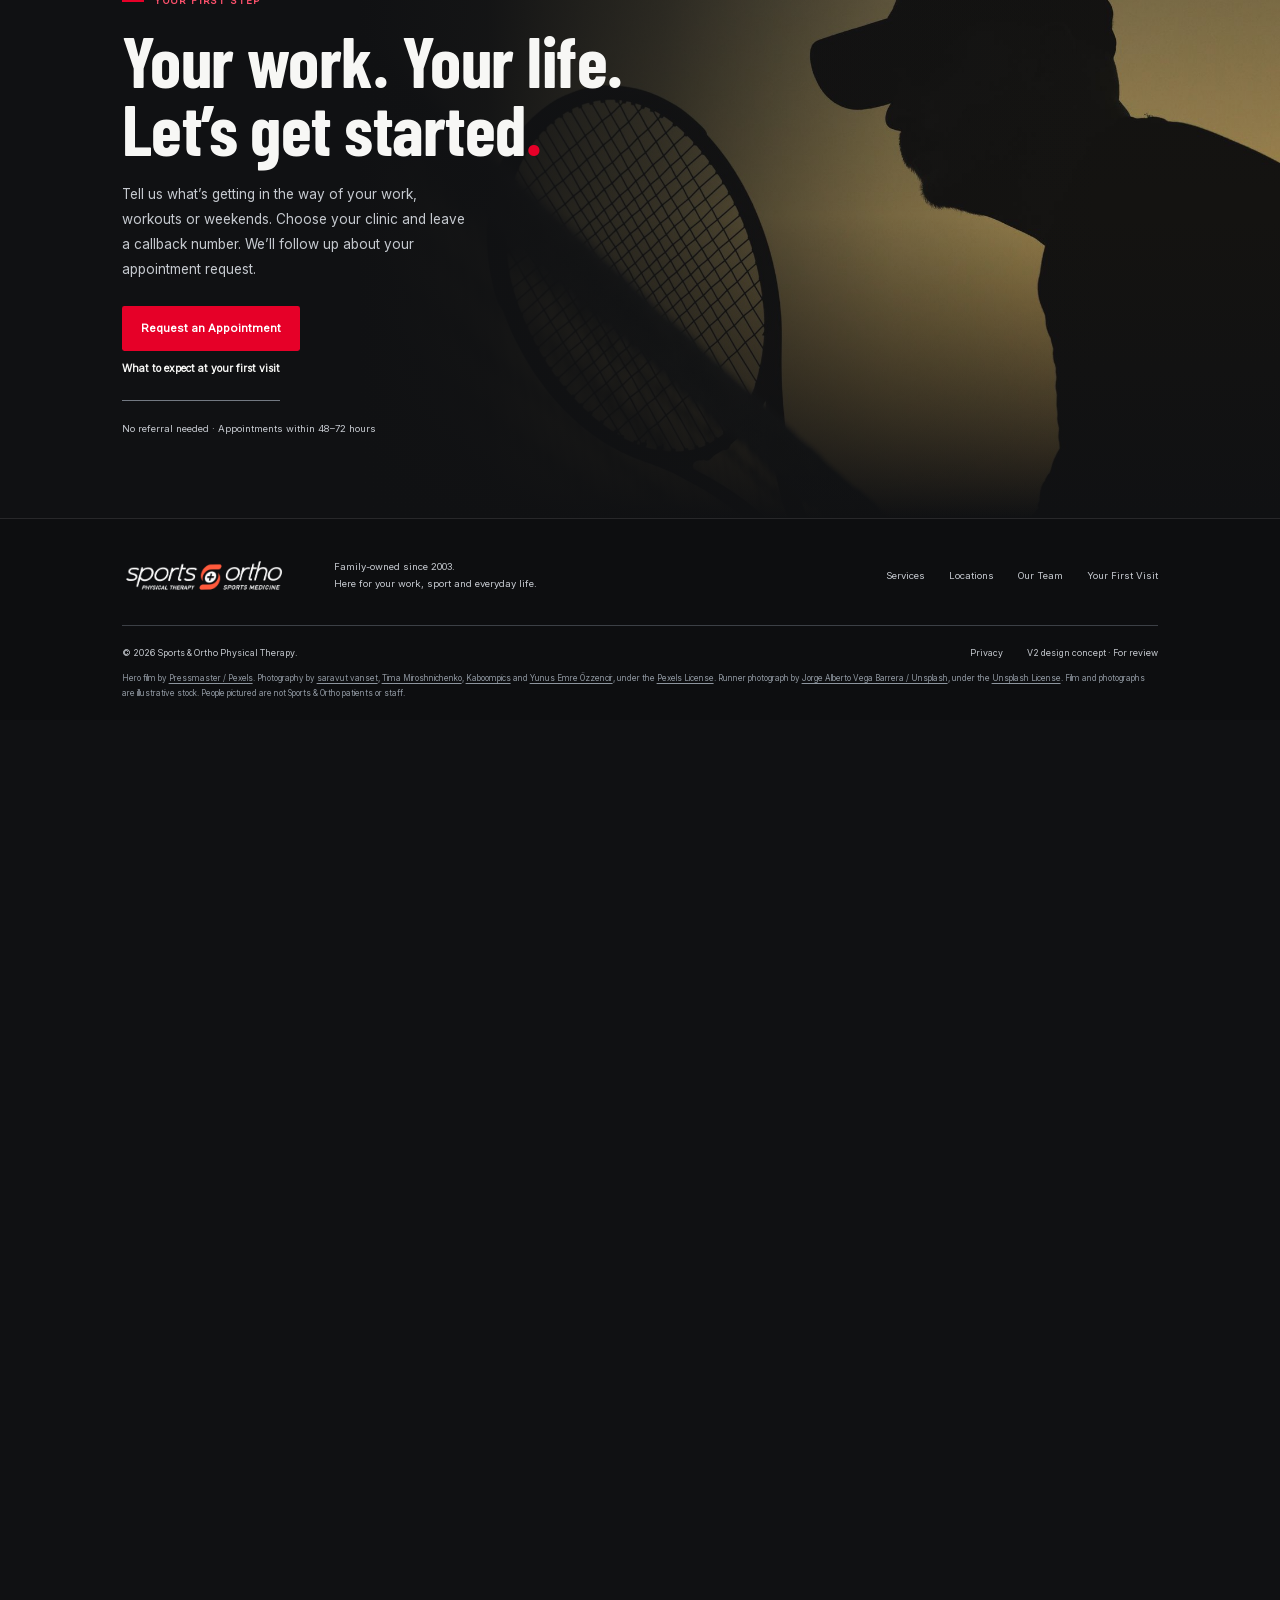
==== commit 2abb85d8: "Lower desktop homepage hero copy block" ====
--- a/index.html
+++ b/index.html
@@ -7,7 +7,7 @@
   <meta name="description" content="Physical therapy shaped around how you move, the work you do and the active life you want back. Explore Sports & Ortho’s v2 design concept.">
   <link rel="icon" href="assets/favicon.png"><link rel="stylesheet" href="style.css"><link rel="stylesheet" href="cinematic.css"><link rel="stylesheet" href="materials.css"><link rel="stylesheet" href="hero-video.css">
   <link rel="preload" href="assets/barlow-condensed-bold.ttf" as="font" type="font/ttf" crossorigin>
-<link rel="stylesheet" href="desktop-scale.css?v=1">
+<link rel="stylesheet" href="desktop-scale.css?v=2">
   <link rel="stylesheet" href="homepage-refinements.css?v=1">
   <link rel="stylesheet" href="homepage-funnel.css?v=3">
 </head>
--- a/desktop-scale.css
+++ b/desktop-scale.css
@@ -11,10 +11,13 @@
     min-height: 650px;
     max-height: none;
   }
-  .hero-content { padding-top: 110px; }
+  .hero-content { padding-top: 170px; }
   .hero h1 { font-size: clamp(5rem, 9.6875vw, 7rem); }
   .hero-bottom { bottom: 28px; }
   dialog { max-height: calc(125svh - 32px); }
+}
+@media (min-width: 1101px) and (max-height: 800px) {
+  .hero-content { padding-top: 110px; }
 }
 @media (min-width: 1101px) and (max-height: 680px) {
   .hero-content { padding-top: 65px; }
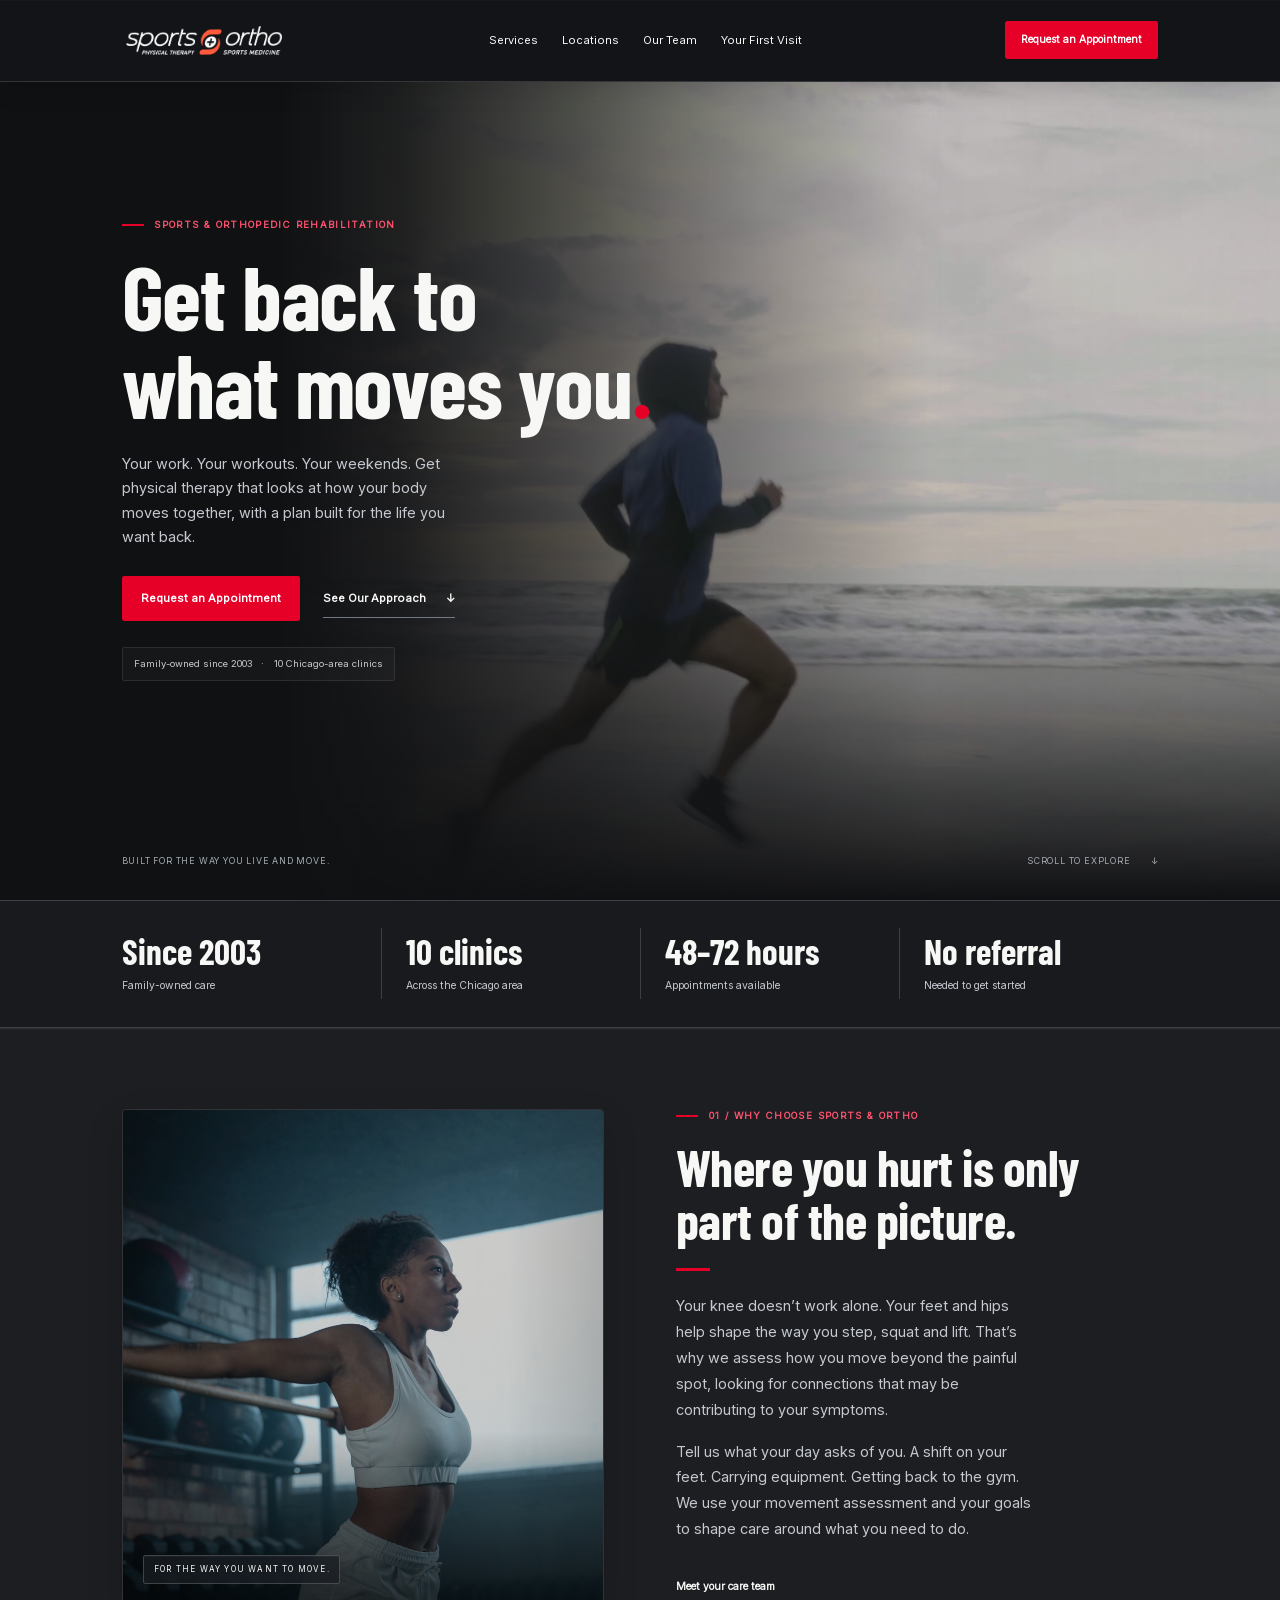
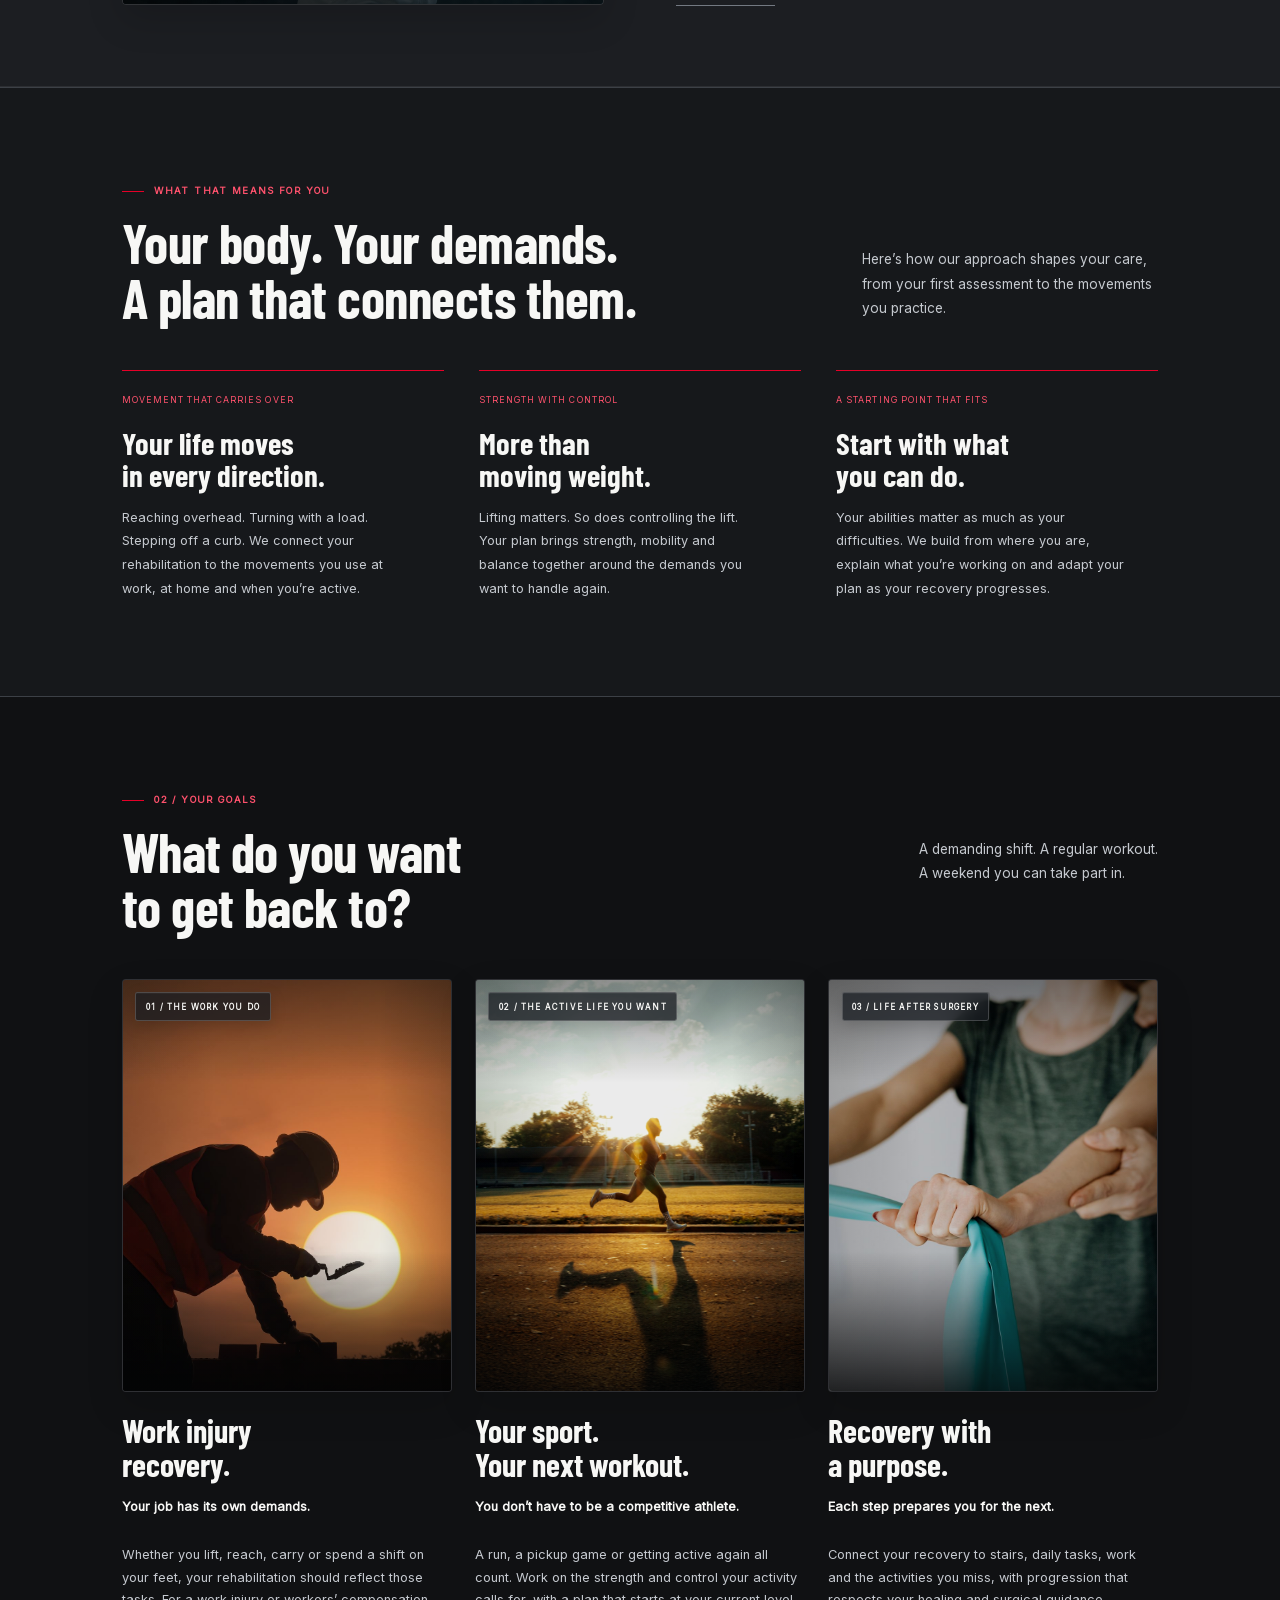
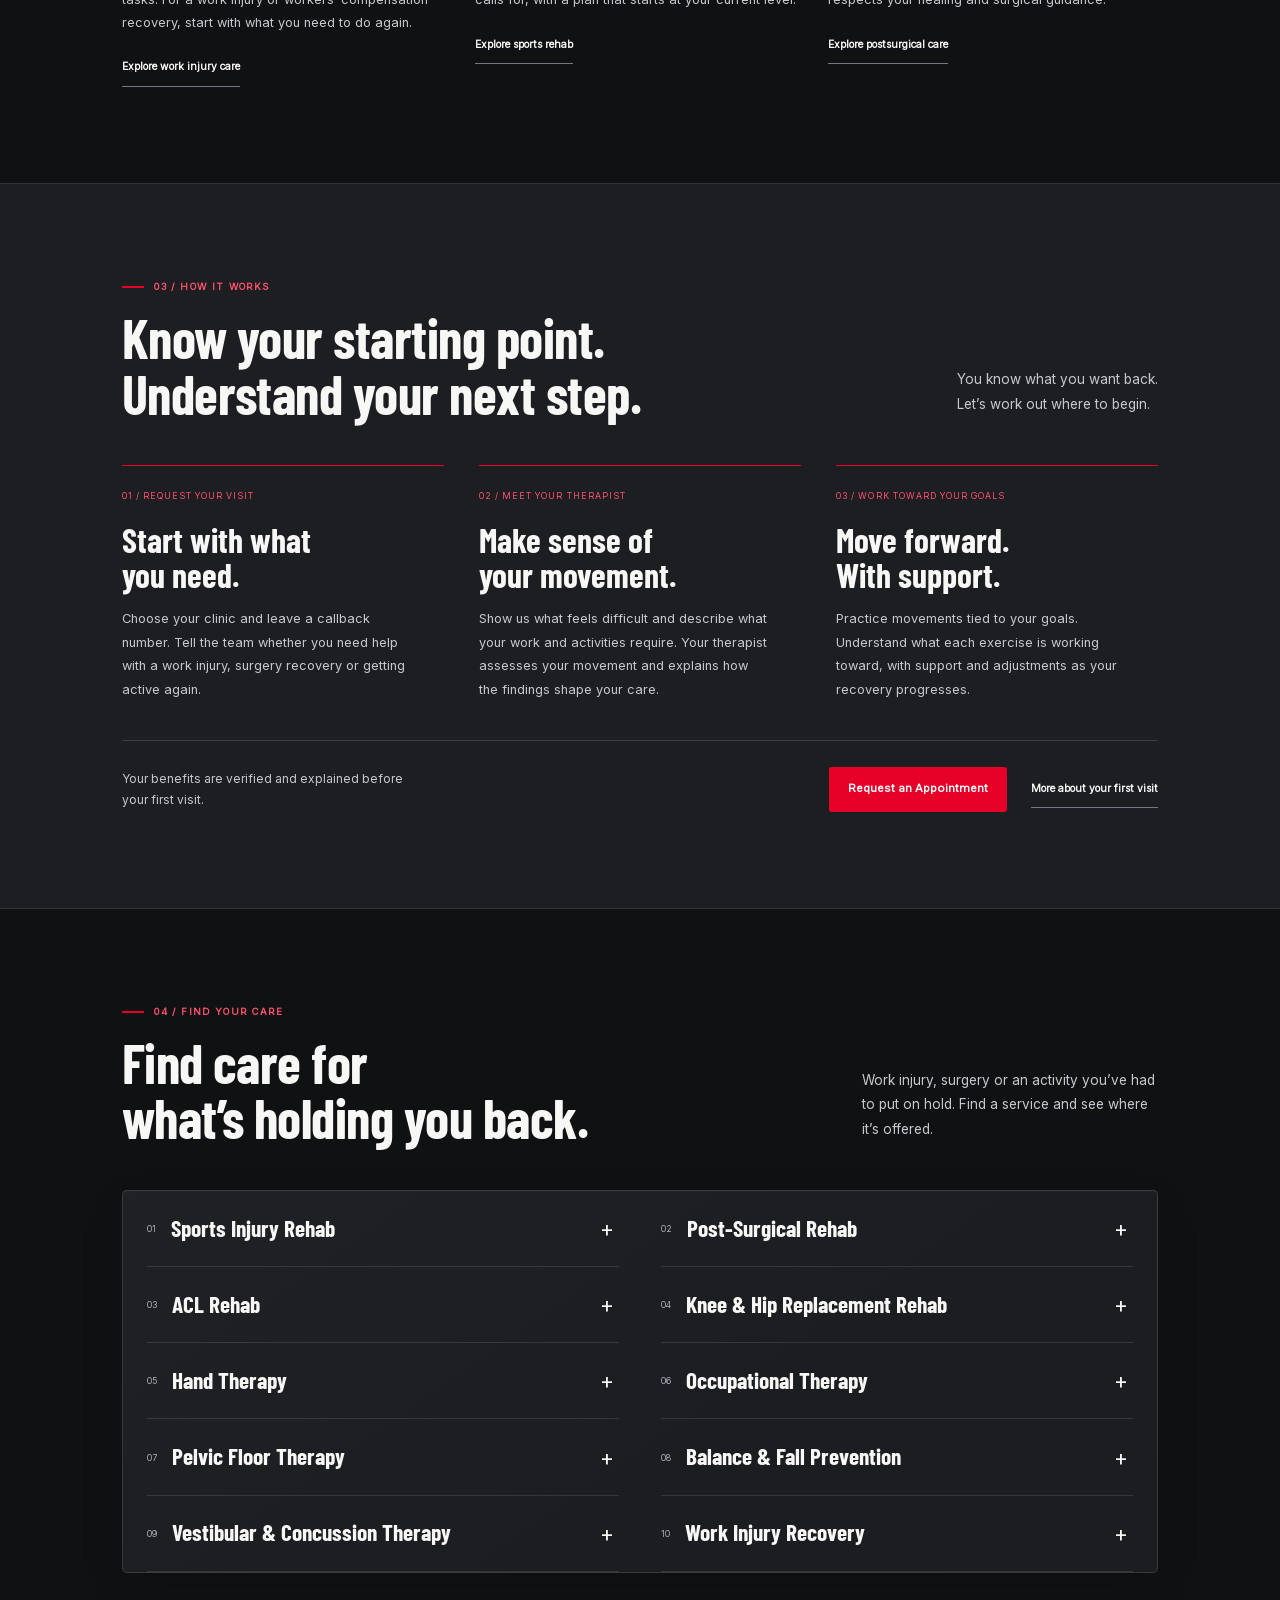
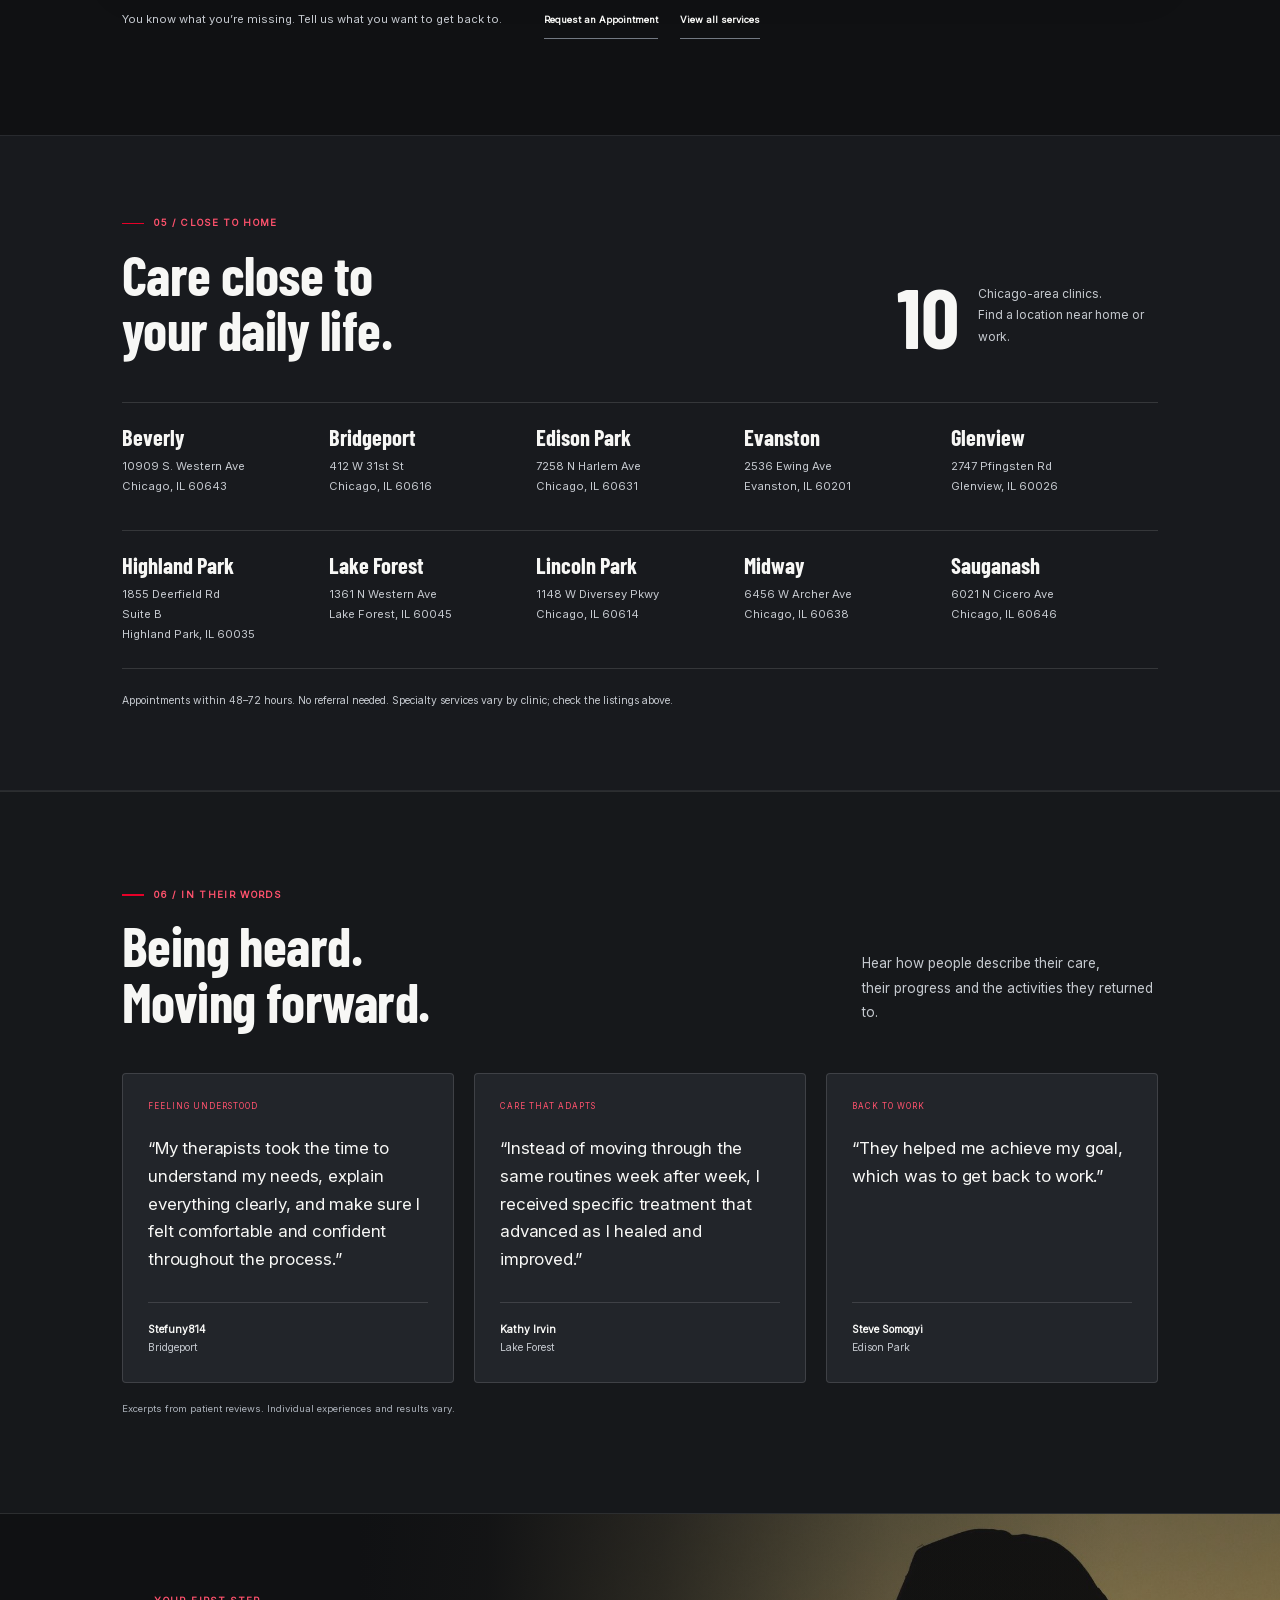
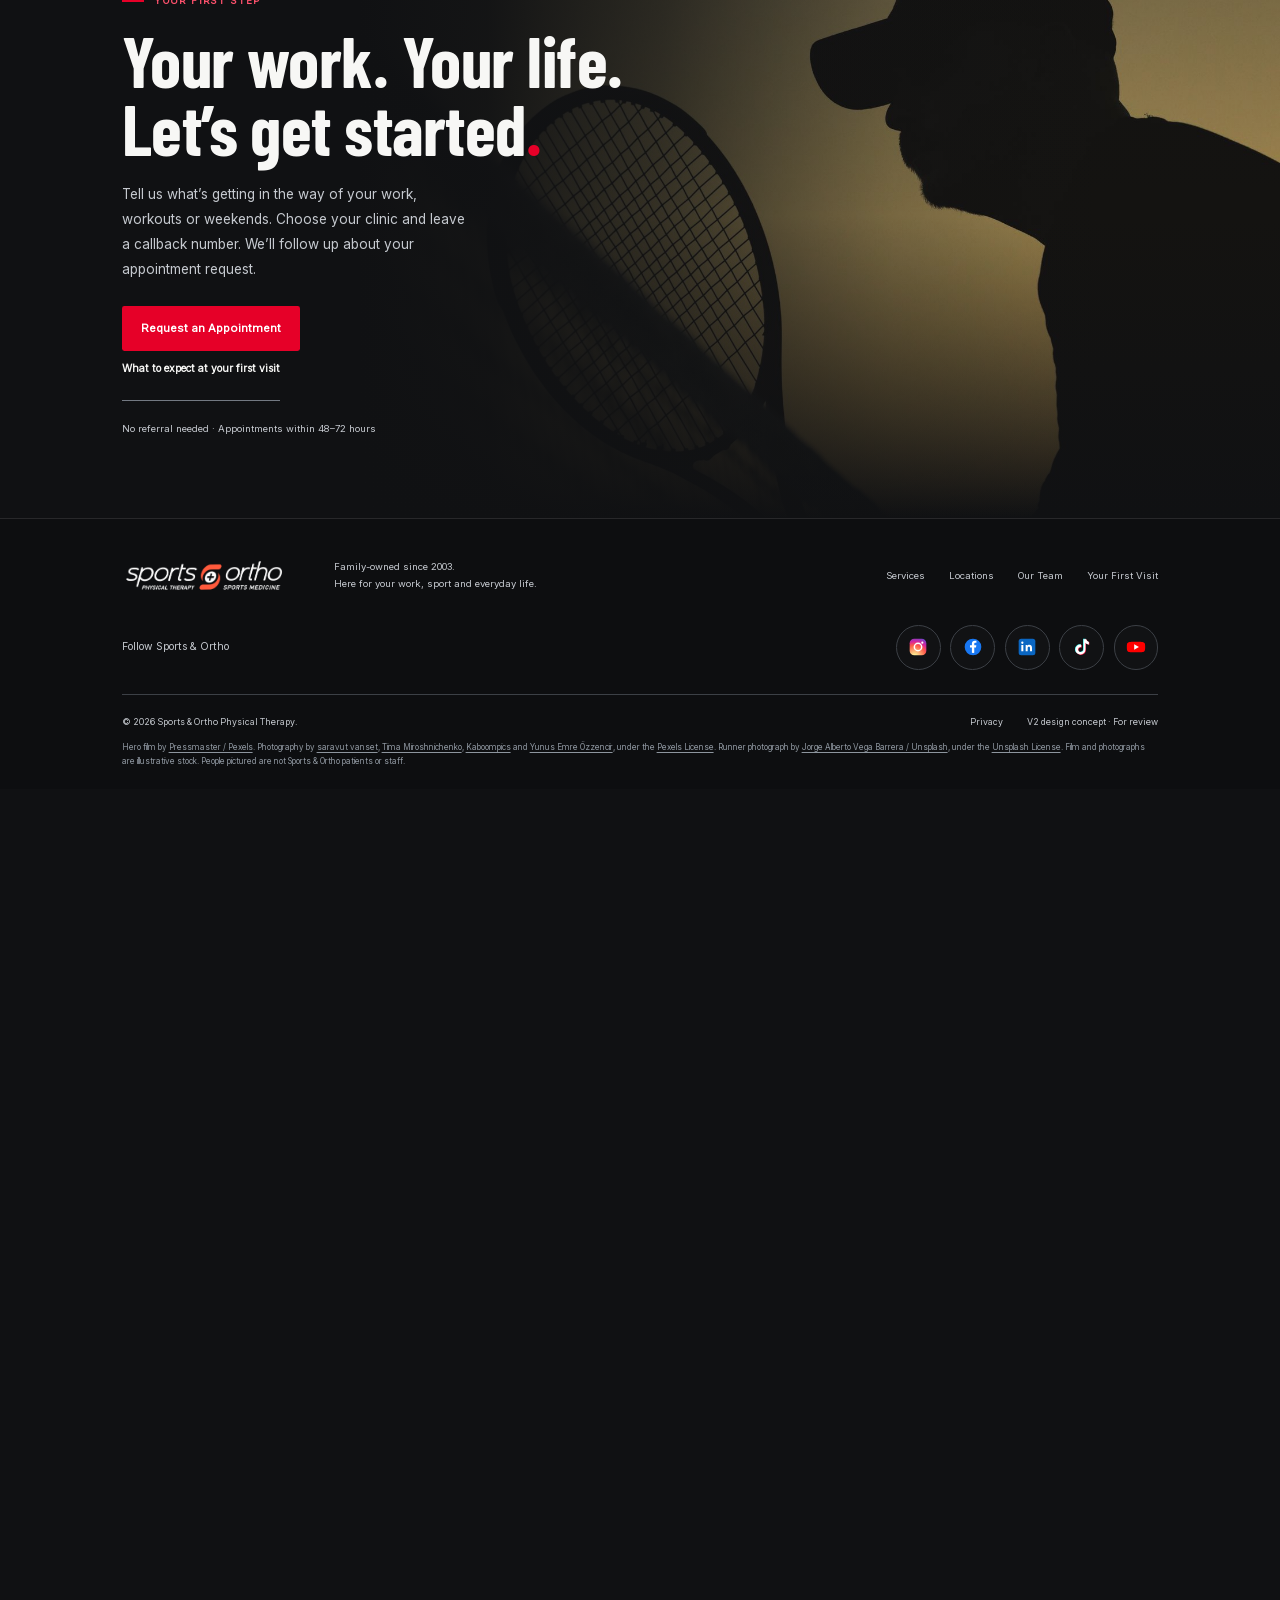
==== commit 894a217e: "Add social profile icons to shared footer" ====
--- a/index.html
+++ b/index.html
@@ -10,6 +10,7 @@
 <link rel="stylesheet" href="desktop-scale.css?v=2">
   <link rel="stylesheet" href="homepage-refinements.css?v=1">
   <link rel="stylesheet" href="homepage-funnel.css?v=3">
+  <link rel="stylesheet" href="footer-social.css?v=1">
 </head>
 <body>
 <a class="skip" href="#main">Skip to content</a>
@@ -100,7 +101,7 @@
   </div></section>
   <section class="closing" aria-labelledby="closing-heading"><div class="closing-image"><img src="assets/tennis-sunset.jpg" alt="Illustrative stock photograph of a tennis player and racket silhouetted in warm sunset light" loading="lazy"></div><div class="wrap closing-copy"><p class="eyebrow">Your first step</p><h2 id="closing-heading">Your work. Your life.<br>Let’s get started<span class="red-dot">.</span></h2><p>Tell us what’s getting in the way of your work, workouts or weekends. Choose your clinic and leave a callback number. We’ll follow up about your appointment request.</p><button class="button primary" data-appointment>Request an Appointment</button><a class="text-link closing-visit" href="#first-visit" data-visit>What to expect at your first visit</a><p class="closing-reassurance">No referral needed · Appointments within 48–72 hours</p></div></section>
 </main>
-<footer class="footer"><div class="wrap"><div class="footer-main"><a class="brand" href="#" aria-label="Sports & Ortho Physical Therapy home"><img src="assets/logo.png" alt="Sports & Ortho Physical Therapy" width="205" height="66"></a><p>Family-owned since 2003.<br>Here for your work, sport and everyday life.</p><nav aria-label="Footer navigation"><a href="#services">Services</a><a href="#locations">Locations</a><a href="team.html">Our Team</a><a href="#first-visit" data-visit>Your First Visit</a></nav></div><div class="footer-base"><p>© 2026 Sports & Ortho Physical Therapy.</p><div><a href="https://sportsandortho.net/privacy/" target="_blank" rel="noopener">Privacy</a><span>V2 design concept · For review</span></div></div><p class="photo-credit" id="photo-credit">Hero film by <a href="https://www.pexels.com/video/a-man-running-in-the-beach-shoreline-3191933/" target="_blank" rel="noopener">Pressmaster / Pexels</a>. Photography by <a href="https://www.pexels.com/photo/construction-worker-at-sunset-10410009/" target="_blank" rel="noopener">saravut vanset</a>, <a href="https://www.pexels.com/photo/a-woman-in-an-activewear-exercising-6388980/" target="_blank" rel="noopener">Tima Miroshnichenko</a>, <a href="https://www.pexels.com/photo/crop-anonymous-woman-stretching-elastic-band-near-professional-chiropractor-4506166/" target="_blank" rel="noopener">Kaboompics</a> and <a href="https://www.pexels.com/photo/silhouette-of-tennis-player-at-sunset-28435182/" target="_blank" rel="noopener">Yunus Emre Özzencir</a>, under the <a href="https://www.pexels.com/license/" target="_blank" rel="noopener">Pexels License</a>. Runner photograph by <a href="https://unsplash.com/photos/a-runner-sprints-on-a-track-in-the-golden-sunlight-1-nuy7fD3fw" target="_blank" rel="noopener">Jorge Alberto Vega Barrera / Unsplash</a>, under the <a href="https://unsplash.com/license" target="_blank" rel="noopener">Unsplash License</a>. Film and photographs are illustrative stock. People pictured are not Sports &amp; Ortho patients or staff.</p></div></footer>
+<footer class="footer"><div class="wrap"><div class="footer-main"><a class="brand" href="#" aria-label="Sports & Ortho Physical Therapy home"><img src="assets/logo.png" alt="Sports & Ortho Physical Therapy" width="205" height="66"></a><p>Family-owned since 2003.<br>Here for your work, sport and everyday life.</p><nav aria-label="Footer navigation"><a href="#services">Services</a><a href="#locations">Locations</a><a href="team.html">Our Team</a><a href="#first-visit" data-visit>Your First Visit</a></nav></div><div class="footer-social"><p>Follow Sports &amp; Ortho</p><nav aria-label="Social media"><a href="https://www.instagram.com/sportsandortho/" target="_blank" rel="noopener" aria-label="Instagram" title="Instagram (opens in a new tab)"><svg aria-hidden="true" focusable="false" viewBox="0 0 24 24"><defs><radialGradient id="sg-ig" cx="30%" cy="107%" r="150%"><stop offset="0%" stop-color="#fdf497"/><stop offset="5%" stop-color="#fdf497"/><stop offset="45%" stop-color="#fd5949"/><stop offset="60%" stop-color="#d6249f"/><stop offset="90%" stop-color="#285AEB"/></radialGradient></defs><rect x="2" y="2" width="20" height="20" rx="5.5" fill="url(#sg-ig)"/><circle cx="12" cy="12" r="4.4" fill="none" stroke="#fff" stroke-width="1.8"/><circle cx="17.2" cy="6.8" r="1.3" fill="#fff"/></svg></a><a href="https://www.facebook.com/sportsandortho/" target="_blank" rel="noopener" aria-label="Facebook" title="Facebook (opens in a new tab)"><svg aria-hidden="true" focusable="false" viewBox="0 0 24 24"><circle cx="12" cy="12" r="10" fill="#1877F2"/><path d="M15.6 12.5l.4-2.6h-2.5V8.2c0-.7.35-1.4 1.47-1.4h1.14V4.6s-1.03-.18-2.02-.18c-2.06 0-3.41 1.25-3.41 3.51v2h-2.3v2.6h2.3V19a9 9 0 002.82 0v-6.5h2.1z" fill="#fff"/></svg></a><a href="https://www.linkedin.com/company/sportsandortho/" target="_blank" rel="noopener" aria-label="LinkedIn" title="LinkedIn (opens in a new tab)"><svg aria-hidden="true" focusable="false" viewBox="0 0 24 24"><rect x="2" y="2" width="20" height="20" rx="3" fill="#0A66C2"/><path d="M7.6 9.6V17H5.2V9.6h2.4zM6.4 5.5a1.4 1.4 0 110 2.8 1.4 1.4 0 010-2.8zM10.1 9.6h2.3v1c.4-.6 1.2-1.2 2.4-1.2 2 0 3.2 1.3 3.2 3.6V17h-2.4v-3.6c0-1-.4-1.6-1.3-1.6-.9 0-1.5.6-1.5 1.6V17h-2.4V9.6z" fill="#fff"/></svg></a><a href="https://www.tiktok.com/@sportsandortho" target="_blank" rel="noopener" aria-label="TikTok" title="TikTok (opens in a new tab)"><svg aria-hidden="true" focusable="false" viewBox="0 0 24 24"><path d="M20.2 8.9a6 6 0 01-4.1-2v8.2a6 6 0 11-6-6c.3 0 .6 0 .9.1v3a3 3 0 100 5.8 3 3 0 002.9-3V2.6h3a6 6 0 003.3 3.4v2.9z" fill="#25F4EE" transform="translate(-.6,-.4)"/><path d="M20.2 8.9a6 6 0 01-4.1-2v8.2a6 6 0 11-6-6c.3 0 .6 0 .9.1v3a3 3 0 100 5.8 3 3 0 002.9-3V2.6h3a6 6 0 003.3 3.4v2.9z" fill="#FE2C55" transform="translate(.6,.4)"/><path d="M20.2 8.9a6 6 0 01-4.1-2v8.2a6 6 0 11-6-6c.3 0 .6 0 .9.1v3a3 3 0 100 5.8 3 3 0 002.9-3V2.6h3a6 6 0 003.3 3.4v2.9z" fill="#ffffff"/></svg></a><a href="https://www.youtube.com/@sportsandorthopt" target="_blank" rel="noopener" aria-label="YouTube" title="YouTube (opens in a new tab)"><svg aria-hidden="true" focusable="false" viewBox="0 0 24 24"><path d="M23 12c0-2.5-.25-3.9-.55-4.5a2.5 2.5 0 00-1.75-1.35C19.15 5.7 12 5.7 12 5.7s-7.15 0-8.7.45A2.5 2.5 0 001.55 7.5C1.25 8.1 1 9.5 1 12s.25 3.9.55 4.5a2.5 2.5 0 001.75 1.35c1.55.45 8.7.45 8.7.45s7.15 0 8.7-.45a2.5 2.5 0 001.75-1.35c.3-.6.55-2 .55-4.5z" fill="#FF0000"/><path d="M9.8 15.2V8.8l5.7 3.2-5.7 3.2z" fill="#fff"/></svg></a></nav></div><div class="footer-base"><p>© 2026 Sports & Ortho Physical Therapy.</p><div><a href="https://sportsandortho.net/privacy/" target="_blank" rel="noopener">Privacy</a><span>V2 design concept · For review</span></div></div><p class="photo-credit" id="photo-credit">Hero film by <a href="https://www.pexels.com/video/a-man-running-in-the-beach-shoreline-3191933/" target="_blank" rel="noopener">Pressmaster / Pexels</a>. Photography by <a href="https://www.pexels.com/photo/construction-worker-at-sunset-10410009/" target="_blank" rel="noopener">saravut vanset</a>, <a href="https://www.pexels.com/photo/a-woman-in-an-activewear-exercising-6388980/" target="_blank" rel="noopener">Tima Miroshnichenko</a>, <a href="https://www.pexels.com/photo/crop-anonymous-woman-stretching-elastic-band-near-professional-chiropractor-4506166/" target="_blank" rel="noopener">Kaboompics</a> and <a href="https://www.pexels.com/photo/silhouette-of-tennis-player-at-sunset-28435182/" target="_blank" rel="noopener">Yunus Emre Özzencir</a>, under the <a href="https://www.pexels.com/license/" target="_blank" rel="noopener">Pexels License</a>. Runner photograph by <a href="https://unsplash.com/photos/a-runner-sprints-on-a-track-in-the-golden-sunlight-1-nuy7fD3fw" target="_blank" rel="noopener">Jorge Alberto Vega Barrera / Unsplash</a>, under the <a href="https://unsplash.com/license" target="_blank" rel="noopener">Unsplash License</a>. Film and photographs are illustrative stock. People pictured are not Sports &amp; Ortho patients or staff.</p></div></footer>
 
 <dialog id="appointment-dialog" aria-labelledby="appointment-heading"><button class="dialog-close" aria-label="Close appointment preview">×</button><p class="eyebrow">Take your next step</p><h2 id="appointment-heading">Let’s start with you.</h2><p class="demo-notice">Design preview only. Use sample details. Nothing is sent or saved, and no appointment is booked.</p><form id="demo-form"><label>Your name<input name="name" autocomplete="off" placeholder="Sample name" required></label><label>Callback number<input name="phone" type="tel" autocomplete="off" placeholder="Sample phone number" required></label><label>Preferred clinic<select name="clinic" required><option value="">Select a clinic</option><option>Beverly</option><option>Bridgeport</option><option>Edison Park</option><option>Evanston</option><option>Glenview</option><option>Highland Park</option><option>Lake Forest</option><option>Lincoln Park</option><option>Midway</option><option>Sauganash</option></select></label><button class="button primary" type="submit">Preview request</button></form><div class="demo-result" hidden tabindex="-1"><h3>You’ve taken the first step.</h3><p>On the finished website, the team would follow up to discuss your request. This preview has not sent or booked anything.</p><button class="button secondary dialog-done">Back to the concept</button></div></dialog>
 <dialog id="visit-dialog" aria-labelledby="visit-heading"><button class="dialog-close" aria-label="Close first visit information">×</button><p class="eyebrow">Your first visit</p><h2 id="visit-heading">Know what<br>comes next.</h2><p>Bring your questions and tell us what your day asks of you. Your therapist will assess how you move, discuss your goals and explain a plan connected to your work, activities and stage of recovery.</p><ul><li>Bring your photo ID and insurance card, if you have one.</li><li>Wear comfortable clothes you can move in.</li><li>Bring any relevant medical reports or surgery instructions.</li></ul><p>Your benefits are verified and explained before your first visit.</p><button class="button primary" data-appointment>Request an Appointment</button></dialog>
--- a/footer-social.css
+++ b/footer-social.css
@@ -0,0 +1,13 @@
+/* Shared social links for the v2 review pages. */
+.footer-social { display:flex; align-items:center; justify-content:space-between; gap:24px; padding:0 0 30px; }
+.footer-social > p { color:var(--text); font-size:.8125rem; line-height:1.6; }
+.footer-social nav { display:flex; flex-wrap:wrap; gap:12px; }
+.footer-social a { display:inline-flex; align-items:center; justify-content:center; width:56px; height:56px; border:1px solid var(--line); border-radius:50%; background:#ffffff04; transition:background .2s,border-color .2s; }
+.footer-social a:hover { background:#ffffff10; border-color:#ffffff70; }
+.footer-social svg { display:block; width:25px; height:25px; }
+@media(max-width:600px) {
+ .footer-social { align-items:flex-start; flex-direction:column; gap:14px; padding-bottom:26px; }
+ .footer-social nav { gap:10px; }
+ .footer-social a { width:44px; height:44px; }
+ .footer-social svg { width:22px; height:22px; }
+}
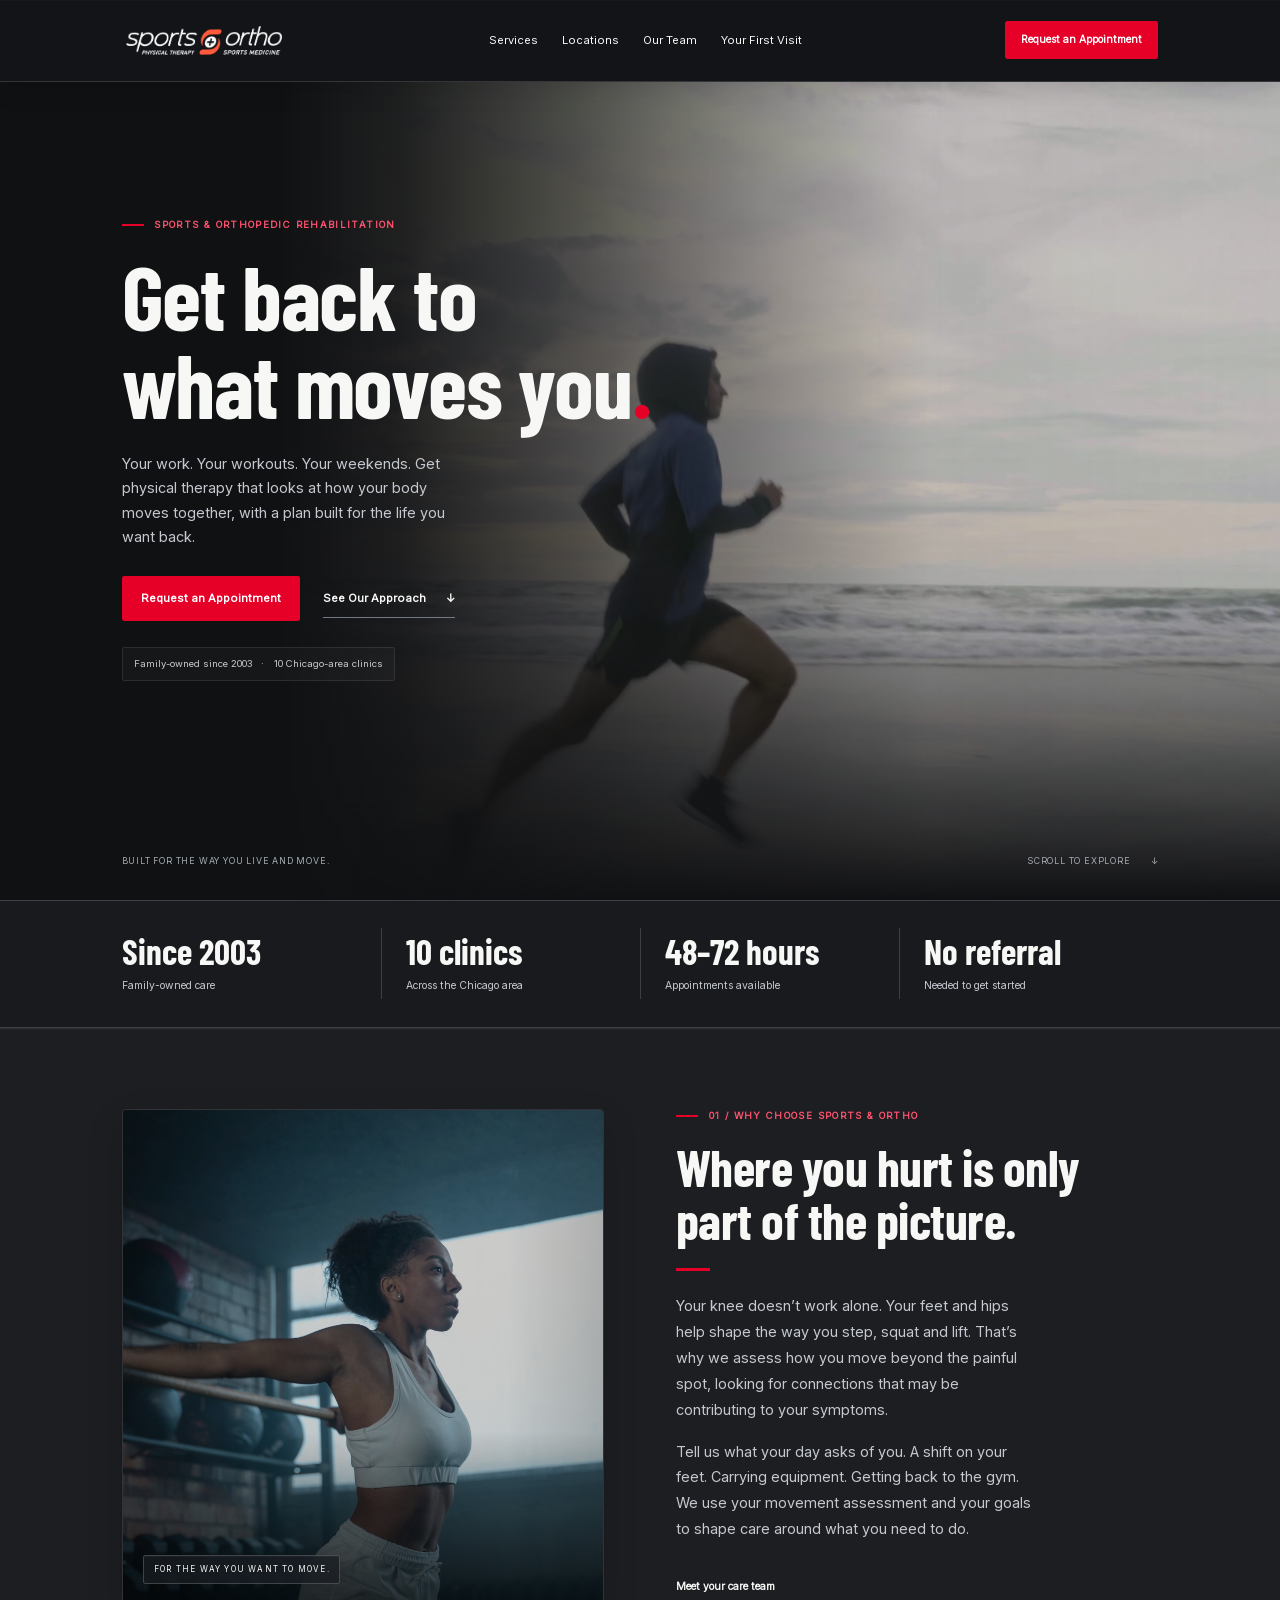
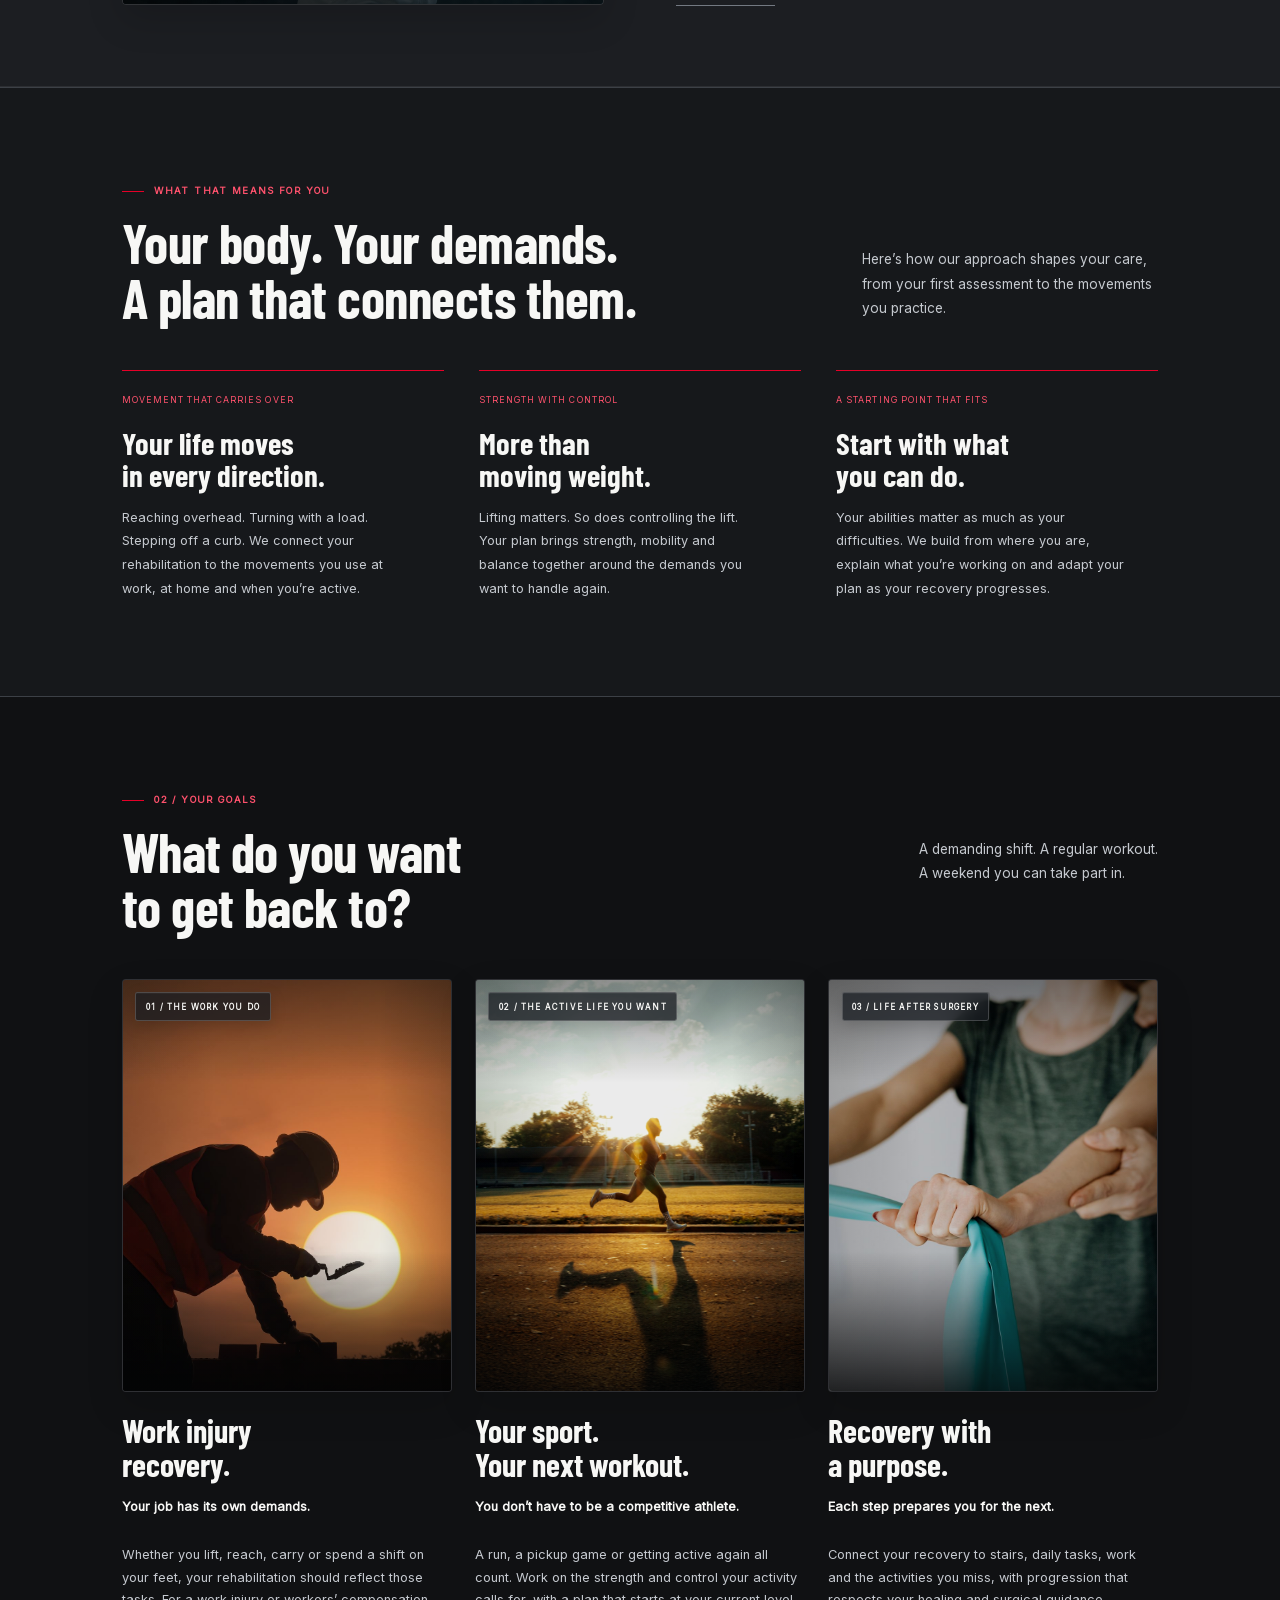
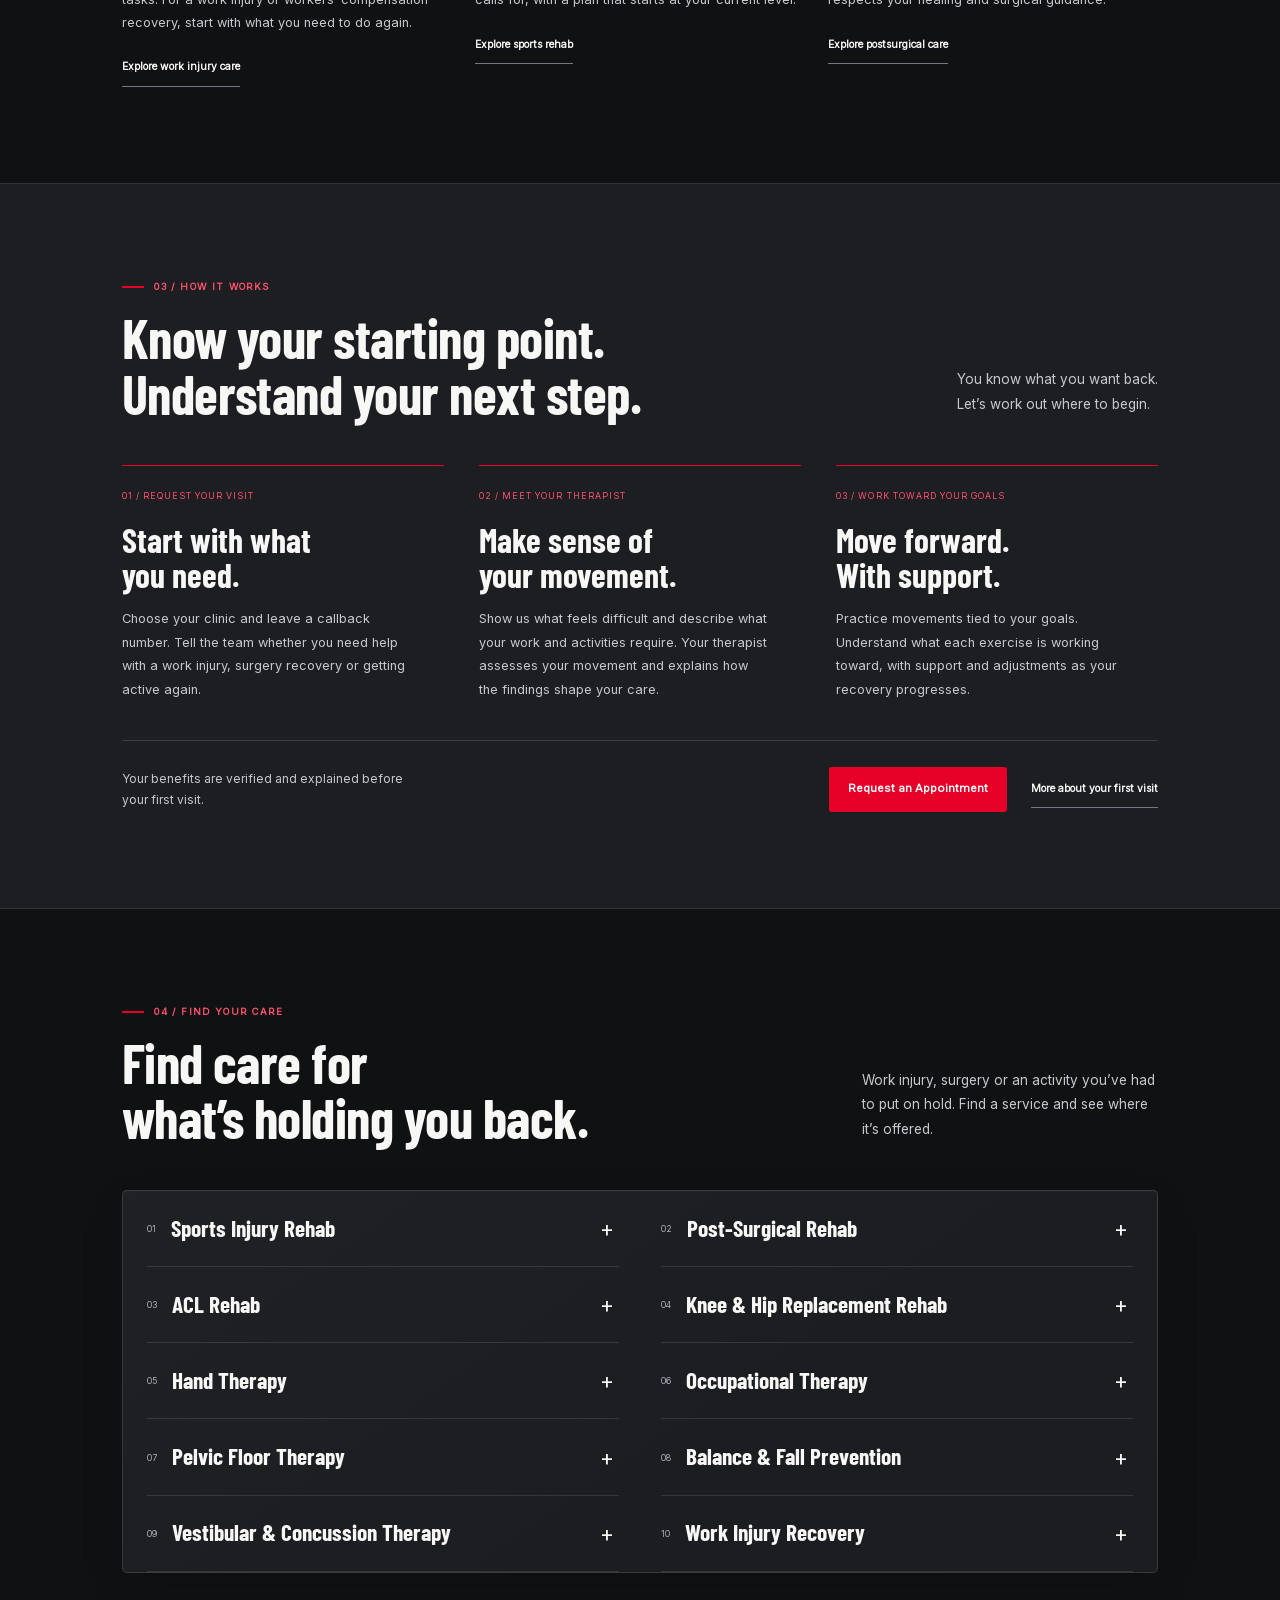
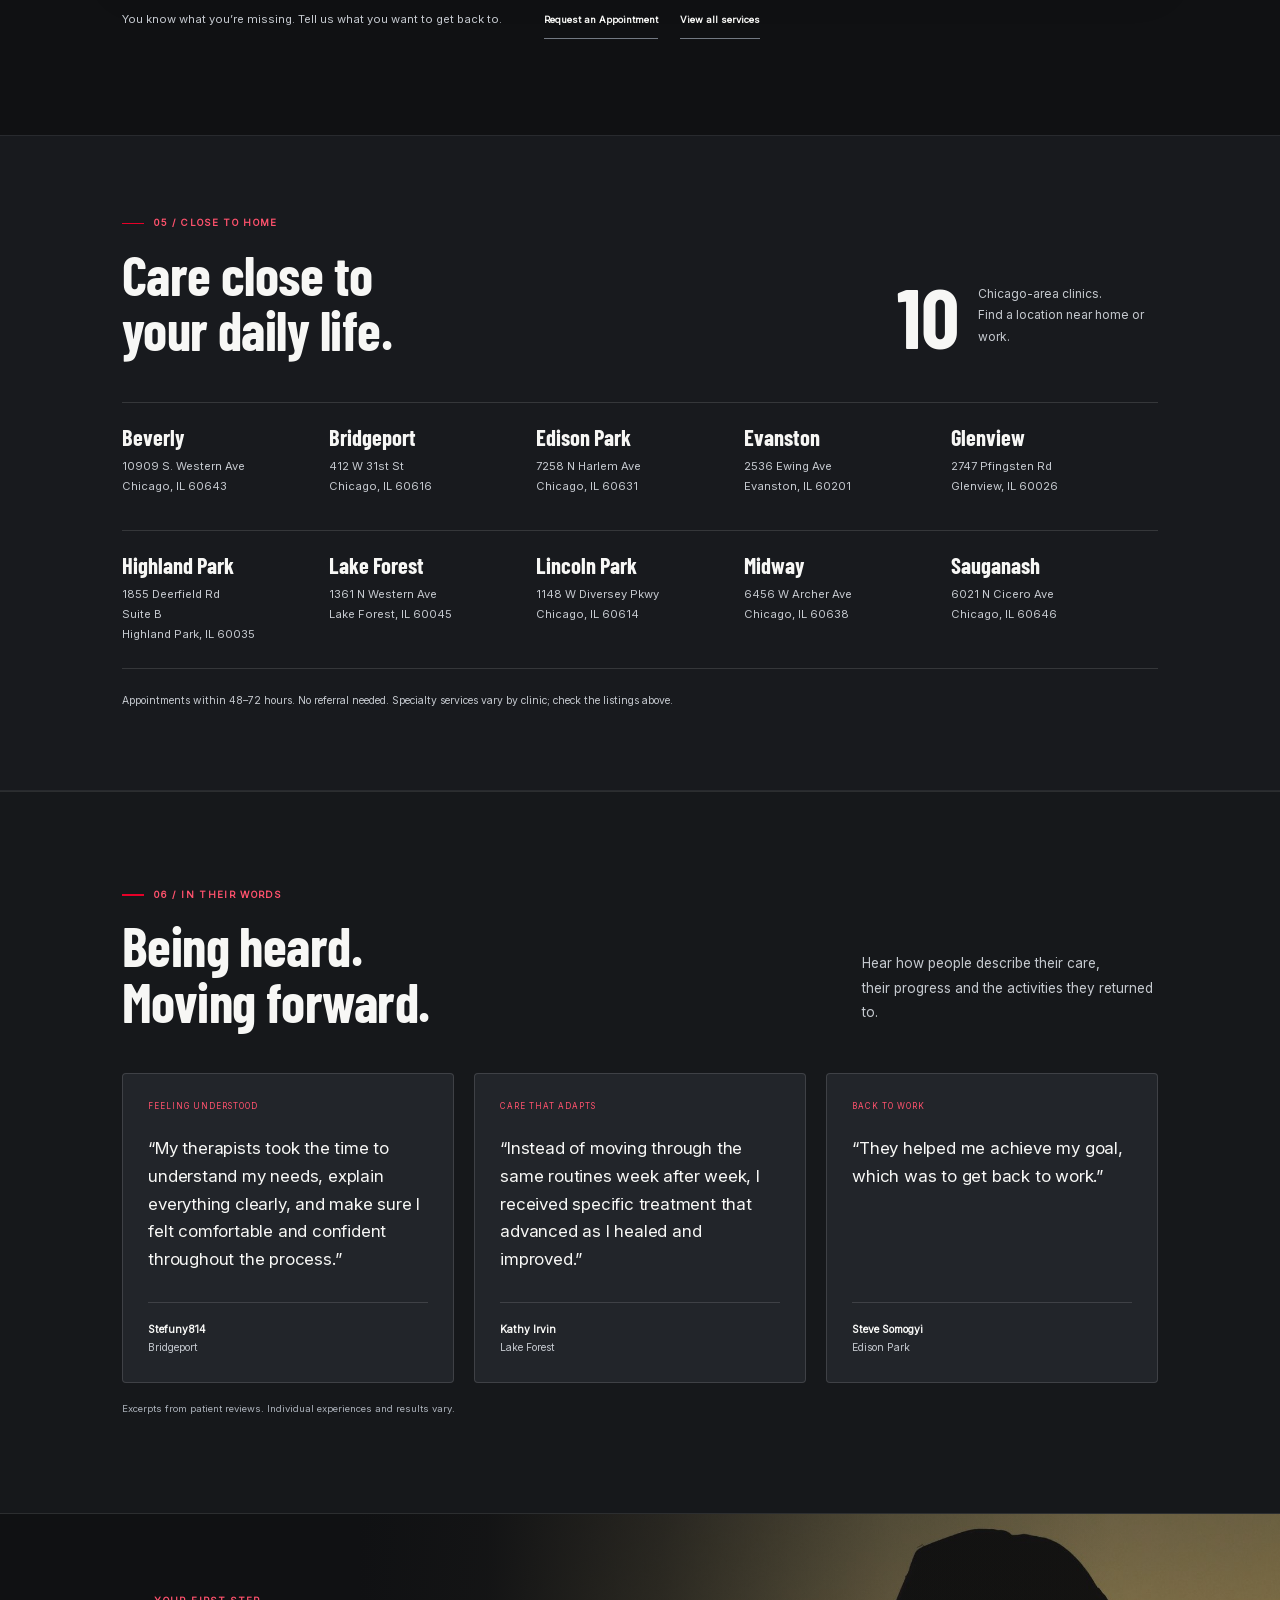
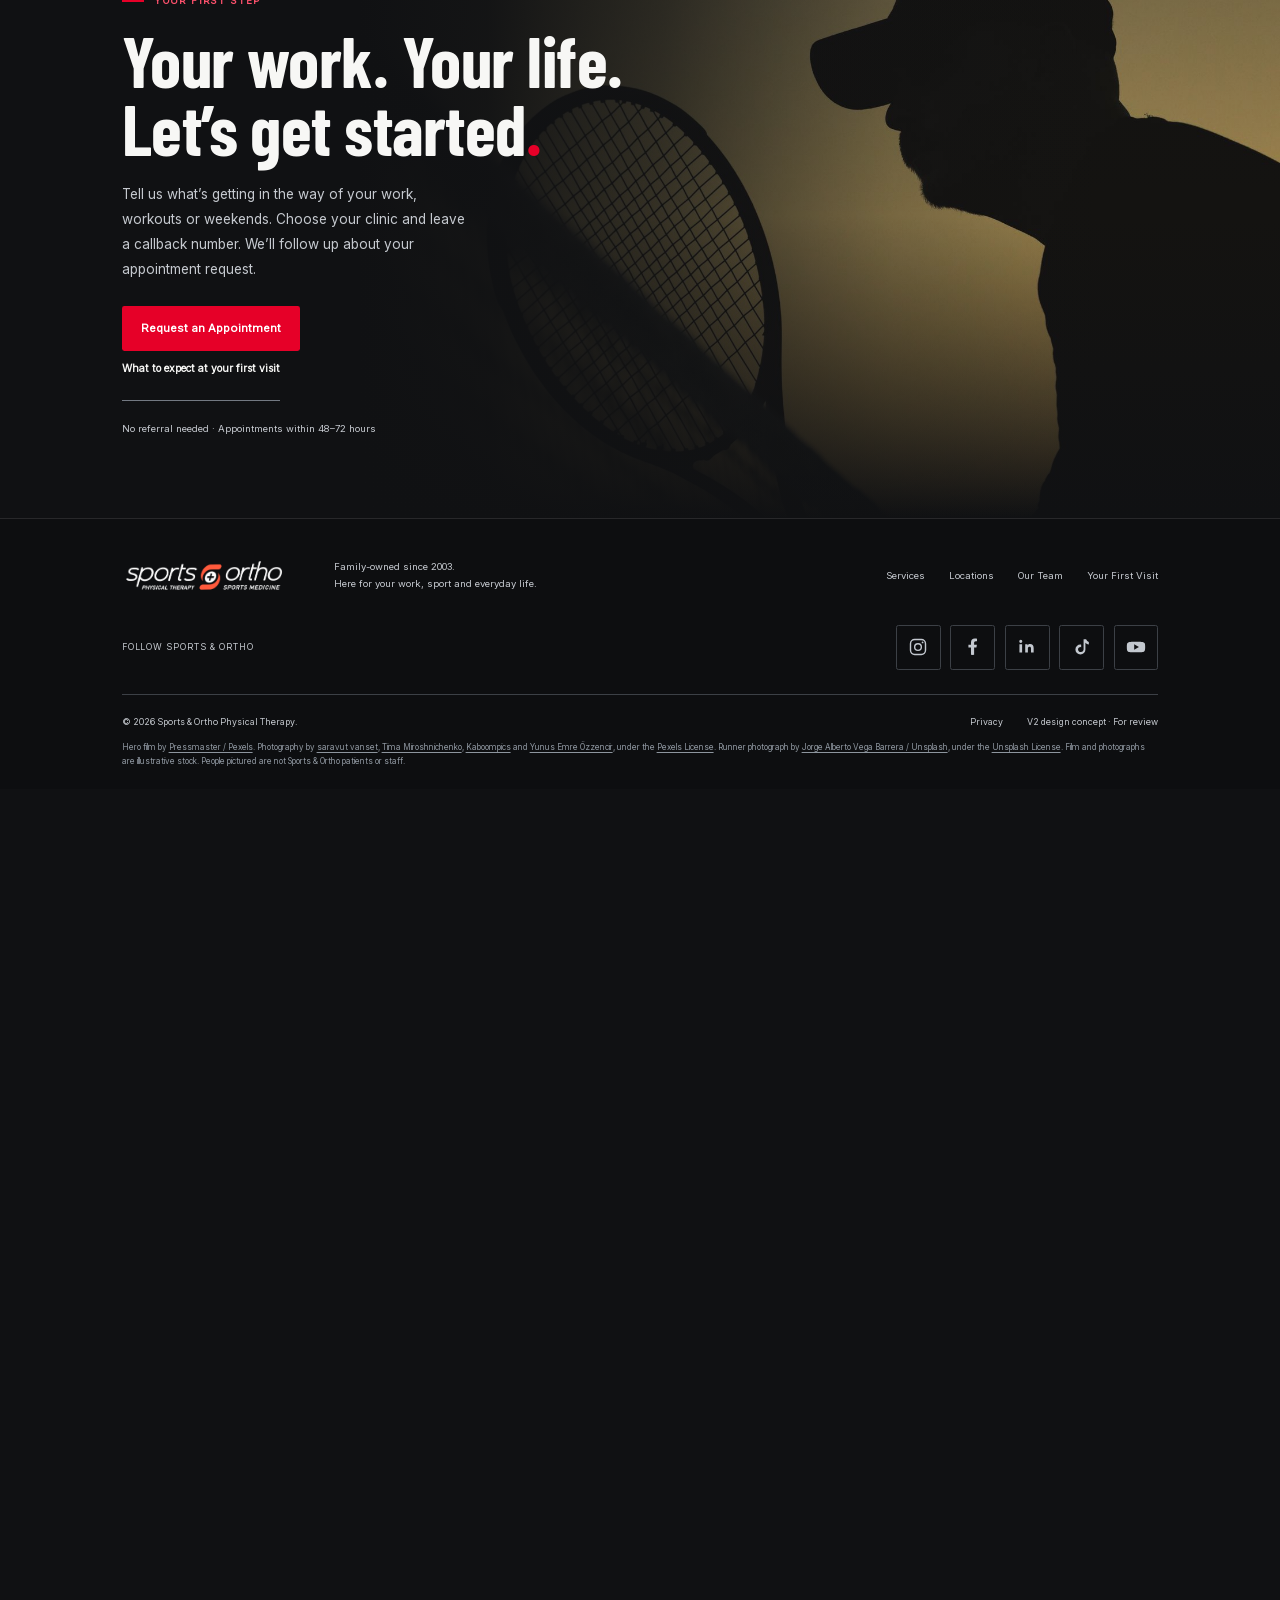
==== commit c4af66da: "Match footer social icons to cinematic styling" ====
--- a/index.html
+++ b/index.html
@@ -10,7 +10,7 @@
 <link rel="stylesheet" href="desktop-scale.css?v=2">
   <link rel="stylesheet" href="homepage-refinements.css?v=1">
   <link rel="stylesheet" href="homepage-funnel.css?v=3">
-  <link rel="stylesheet" href="footer-social.css?v=1">
+  <link rel="stylesheet" href="footer-social.css?v=2">
 </head>
 <body>
 <a class="skip" href="#main">Skip to content</a>
@@ -101,7 +101,7 @@
   </div></section>
   <section class="closing" aria-labelledby="closing-heading"><div class="closing-image"><img src="assets/tennis-sunset.jpg" alt="Illustrative stock photograph of a tennis player and racket silhouetted in warm sunset light" loading="lazy"></div><div class="wrap closing-copy"><p class="eyebrow">Your first step</p><h2 id="closing-heading">Your work. Your life.<br>Let’s get started<span class="red-dot">.</span></h2><p>Tell us what’s getting in the way of your work, workouts or weekends. Choose your clinic and leave a callback number. We’ll follow up about your appointment request.</p><button class="button primary" data-appointment>Request an Appointment</button><a class="text-link closing-visit" href="#first-visit" data-visit>What to expect at your first visit</a><p class="closing-reassurance">No referral needed · Appointments within 48–72 hours</p></div></section>
 </main>
-<footer class="footer"><div class="wrap"><div class="footer-main"><a class="brand" href="#" aria-label="Sports & Ortho Physical Therapy home"><img src="assets/logo.png" alt="Sports & Ortho Physical Therapy" width="205" height="66"></a><p>Family-owned since 2003.<br>Here for your work, sport and everyday life.</p><nav aria-label="Footer navigation"><a href="#services">Services</a><a href="#locations">Locations</a><a href="team.html">Our Team</a><a href="#first-visit" data-visit>Your First Visit</a></nav></div><div class="footer-social"><p>Follow Sports &amp; Ortho</p><nav aria-label="Social media"><a href="https://www.instagram.com/sportsandortho/" target="_blank" rel="noopener" aria-label="Instagram" title="Instagram (opens in a new tab)"><svg aria-hidden="true" focusable="false" viewBox="0 0 24 24"><defs><radialGradient id="sg-ig" cx="30%" cy="107%" r="150%"><stop offset="0%" stop-color="#fdf497"/><stop offset="5%" stop-color="#fdf497"/><stop offset="45%" stop-color="#fd5949"/><stop offset="60%" stop-color="#d6249f"/><stop offset="90%" stop-color="#285AEB"/></radialGradient></defs><rect x="2" y="2" width="20" height="20" rx="5.5" fill="url(#sg-ig)"/><circle cx="12" cy="12" r="4.4" fill="none" stroke="#fff" stroke-width="1.8"/><circle cx="17.2" cy="6.8" r="1.3" fill="#fff"/></svg></a><a href="https://www.facebook.com/sportsandortho/" target="_blank" rel="noopener" aria-label="Facebook" title="Facebook (opens in a new tab)"><svg aria-hidden="true" focusable="false" viewBox="0 0 24 24"><circle cx="12" cy="12" r="10" fill="#1877F2"/><path d="M15.6 12.5l.4-2.6h-2.5V8.2c0-.7.35-1.4 1.47-1.4h1.14V4.6s-1.03-.18-2.02-.18c-2.06 0-3.41 1.25-3.41 3.51v2h-2.3v2.6h2.3V19a9 9 0 002.82 0v-6.5h2.1z" fill="#fff"/></svg></a><a href="https://www.linkedin.com/company/sportsandortho/" target="_blank" rel="noopener" aria-label="LinkedIn" title="LinkedIn (opens in a new tab)"><svg aria-hidden="true" focusable="false" viewBox="0 0 24 24"><rect x="2" y="2" width="20" height="20" rx="3" fill="#0A66C2"/><path d="M7.6 9.6V17H5.2V9.6h2.4zM6.4 5.5a1.4 1.4 0 110 2.8 1.4 1.4 0 010-2.8zM10.1 9.6h2.3v1c.4-.6 1.2-1.2 2.4-1.2 2 0 3.2 1.3 3.2 3.6V17h-2.4v-3.6c0-1-.4-1.6-1.3-1.6-.9 0-1.5.6-1.5 1.6V17h-2.4V9.6z" fill="#fff"/></svg></a><a href="https://www.tiktok.com/@sportsandortho" target="_blank" rel="noopener" aria-label="TikTok" title="TikTok (opens in a new tab)"><svg aria-hidden="true" focusable="false" viewBox="0 0 24 24"><path d="M20.2 8.9a6 6 0 01-4.1-2v8.2a6 6 0 11-6-6c.3 0 .6 0 .9.1v3a3 3 0 100 5.8 3 3 0 002.9-3V2.6h3a6 6 0 003.3 3.4v2.9z" fill="#25F4EE" transform="translate(-.6,-.4)"/><path d="M20.2 8.9a6 6 0 01-4.1-2v8.2a6 6 0 11-6-6c.3 0 .6 0 .9.1v3a3 3 0 100 5.8 3 3 0 002.9-3V2.6h3a6 6 0 003.3 3.4v2.9z" fill="#FE2C55" transform="translate(.6,.4)"/><path d="M20.2 8.9a6 6 0 01-4.1-2v8.2a6 6 0 11-6-6c.3 0 .6 0 .9.1v3a3 3 0 100 5.8 3 3 0 002.9-3V2.6h3a6 6 0 003.3 3.4v2.9z" fill="#ffffff"/></svg></a><a href="https://www.youtube.com/@sportsandorthopt" target="_blank" rel="noopener" aria-label="YouTube" title="YouTube (opens in a new tab)"><svg aria-hidden="true" focusable="false" viewBox="0 0 24 24"><path d="M23 12c0-2.5-.25-3.9-.55-4.5a2.5 2.5 0 00-1.75-1.35C19.15 5.7 12 5.7 12 5.7s-7.15 0-8.7.45A2.5 2.5 0 001.55 7.5C1.25 8.1 1 9.5 1 12s.25 3.9.55 4.5a2.5 2.5 0 001.75 1.35c1.55.45 8.7.45 8.7.45s7.15 0 8.7-.45a2.5 2.5 0 001.75-1.35c.3-.6.55-2 .55-4.5z" fill="#FF0000"/><path d="M9.8 15.2V8.8l5.7 3.2-5.7 3.2z" fill="#fff"/></svg></a></nav></div><div class="footer-base"><p>© 2026 Sports & Ortho Physical Therapy.</p><div><a href="https://sportsandortho.net/privacy/" target="_blank" rel="noopener">Privacy</a><span>V2 design concept · For review</span></div></div><p class="photo-credit" id="photo-credit">Hero film by <a href="https://www.pexels.com/video/a-man-running-in-the-beach-shoreline-3191933/" target="_blank" rel="noopener">Pressmaster / Pexels</a>. Photography by <a href="https://www.pexels.com/photo/construction-worker-at-sunset-10410009/" target="_blank" rel="noopener">saravut vanset</a>, <a href="https://www.pexels.com/photo/a-woman-in-an-activewear-exercising-6388980/" target="_blank" rel="noopener">Tima Miroshnichenko</a>, <a href="https://www.pexels.com/photo/crop-anonymous-woman-stretching-elastic-band-near-professional-chiropractor-4506166/" target="_blank" rel="noopener">Kaboompics</a> and <a href="https://www.pexels.com/photo/silhouette-of-tennis-player-at-sunset-28435182/" target="_blank" rel="noopener">Yunus Emre Özzencir</a>, under the <a href="https://www.pexels.com/license/" target="_blank" rel="noopener">Pexels License</a>. Runner photograph by <a href="https://unsplash.com/photos/a-runner-sprints-on-a-track-in-the-golden-sunlight-1-nuy7fD3fw" target="_blank" rel="noopener">Jorge Alberto Vega Barrera / Unsplash</a>, under the <a href="https://unsplash.com/license" target="_blank" rel="noopener">Unsplash License</a>. Film and photographs are illustrative stock. People pictured are not Sports &amp; Ortho patients or staff.</p></div></footer>
+<footer class="footer"><div class="wrap"><div class="footer-main"><a class="brand" href="#" aria-label="Sports & Ortho Physical Therapy home"><img src="assets/logo.png" alt="Sports & Ortho Physical Therapy" width="205" height="66"></a><p>Family-owned since 2003.<br>Here for your work, sport and everyday life.</p><nav aria-label="Footer navigation"><a href="#services">Services</a><a href="#locations">Locations</a><a href="team.html">Our Team</a><a href="#first-visit" data-visit>Your First Visit</a></nav></div><div class="footer-social"><p>Follow Sports &amp; Ortho</p><nav aria-label="Social media"><a href="https://www.instagram.com/sportsandortho/" target="_blank" rel="noopener" aria-label="Instagram" title="Instagram (opens in a new tab)"><svg aria-hidden="true" focusable="false" viewBox="0 0 24 24"><rect x="3" y="3" width="18" height="18" rx="5" fill="none" stroke="currentColor" stroke-width="1.7"/><circle cx="12" cy="12" r="4" fill="none" stroke="currentColor" stroke-width="1.7"/><circle cx="17.5" cy="6.5" r="1.1" fill="currentColor"/></svg></a><a href="https://www.facebook.com/sportsandortho/" target="_blank" rel="noopener" aria-label="Facebook" title="Facebook (opens in a new tab)"><svg aria-hidden="true" focusable="false" viewBox="6 3 13 18"><path d="M15.6 12.5l.4-2.6h-2.5V8.2c0-.7.35-1.4 1.47-1.4h1.14V4.6s-1.03-.18-2.02-.18c-2.06 0-3.41 1.25-3.41 3.51v2h-2.3v2.6h2.3V19a9 9 0 002.82 0v-6.5h2.1z" fill="currentColor"/></svg></a><a href="https://www.linkedin.com/company/sportsandortho/" target="_blank" rel="noopener" aria-label="LinkedIn" title="LinkedIn (opens in a new tab)"><svg aria-hidden="true" focusable="false" viewBox="3 3 18 18"><path d="M7.6 9.6V17H5.2V9.6h2.4zM6.4 5.5a1.4 1.4 0 110 2.8 1.4 1.4 0 010-2.8zM10.1 9.6h2.3v1c.4-.6 1.2-1.2 2.4-1.2 2 0 3.2 1.3 3.2 3.6V17h-2.4v-3.6c0-1-.4-1.6-1.3-1.6-.9 0-1.5.6-1.5 1.6V17h-2.4V9.6z" fill="currentColor"/></svg></a><a href="https://www.tiktok.com/@sportsandortho" target="_blank" rel="noopener" aria-label="TikTok" title="TikTok (opens in a new tab)"><svg aria-hidden="true" focusable="false" viewBox="0 0 24 24"><path d="M20.2 8.9a6 6 0 01-4.1-2v8.2a6 6 0 11-6-6c.3 0 .6 0 .9.1v3a3 3 0 100 5.8 3 3 0 002.9-3V2.6h3a6 6 0 003.3 3.4v2.9z" fill="currentColor"/></svg></a><a href="https://www.youtube.com/@sportsandorthopt" target="_blank" rel="noopener" aria-label="YouTube" title="YouTube (opens in a new tab)"><svg aria-hidden="true" focusable="false" viewBox="0 0 24 24"><path d="M23 12c0-2.5-.25-3.9-.55-4.5a2.5 2.5 0 00-1.75-1.35C19.15 5.7 12 5.7 12 5.7s-7.15 0-8.7.45A2.5 2.5 0 001.55 7.5C1.25 8.1 1 9.5 1 12s.25 3.9.55 4.5a2.5 2.5 0 001.75 1.35c1.55.45 8.7.45 8.7.45s7.15 0 8.7-.45a2.5 2.5 0 001.75-1.35c.3-.6.55-2 .55-4.5z" fill="currentColor"/><path d="M9.8 15.2V8.8l5.7 3.2-5.7 3.2z" fill="#101113"/></svg></a></nav></div><div class="footer-base"><p>© 2026 Sports & Ortho Physical Therapy.</p><div><a href="https://sportsandortho.net/privacy/" target="_blank" rel="noopener">Privacy</a><span>V2 design concept · For review</span></div></div><p class="photo-credit" id="photo-credit">Hero film by <a href="https://www.pexels.com/video/a-man-running-in-the-beach-shoreline-3191933/" target="_blank" rel="noopener">Pressmaster / Pexels</a>. Photography by <a href="https://www.pexels.com/photo/construction-worker-at-sunset-10410009/" target="_blank" rel="noopener">saravut vanset</a>, <a href="https://www.pexels.com/photo/a-woman-in-an-activewear-exercising-6388980/" target="_blank" rel="noopener">Tima Miroshnichenko</a>, <a href="https://www.pexels.com/photo/crop-anonymous-woman-stretching-elastic-band-near-professional-chiropractor-4506166/" target="_blank" rel="noopener">Kaboompics</a> and <a href="https://www.pexels.com/photo/silhouette-of-tennis-player-at-sunset-28435182/" target="_blank" rel="noopener">Yunus Emre Özzencir</a>, under the <a href="https://www.pexels.com/license/" target="_blank" rel="noopener">Pexels License</a>. Runner photograph by <a href="https://unsplash.com/photos/a-runner-sprints-on-a-track-in-the-golden-sunlight-1-nuy7fD3fw" target="_blank" rel="noopener">Jorge Alberto Vega Barrera / Unsplash</a>, under the <a href="https://unsplash.com/license" target="_blank" rel="noopener">Unsplash License</a>. Film and photographs are illustrative stock. People pictured are not Sports &amp; Ortho patients or staff.</p></div></footer>
 
 <dialog id="appointment-dialog" aria-labelledby="appointment-heading"><button class="dialog-close" aria-label="Close appointment preview">×</button><p class="eyebrow">Take your next step</p><h2 id="appointment-heading">Let’s start with you.</h2><p class="demo-notice">Design preview only. Use sample details. Nothing is sent or saved, and no appointment is booked.</p><form id="demo-form"><label>Your name<input name="name" autocomplete="off" placeholder="Sample name" required></label><label>Callback number<input name="phone" type="tel" autocomplete="off" placeholder="Sample phone number" required></label><label>Preferred clinic<select name="clinic" required><option value="">Select a clinic</option><option>Beverly</option><option>Bridgeport</option><option>Edison Park</option><option>Evanston</option><option>Glenview</option><option>Highland Park</option><option>Lake Forest</option><option>Lincoln Park</option><option>Midway</option><option>Sauganash</option></select></label><button class="button primary" type="submit">Preview request</button></form><div class="demo-result" hidden tabindex="-1"><h3>You’ve taken the first step.</h3><p>On the finished website, the team would follow up to discuss your request. This preview has not sent or booked anything.</p><button class="button secondary dialog-done">Back to the concept</button></div></dialog>
 <dialog id="visit-dialog" aria-labelledby="visit-heading"><button class="dialog-close" aria-label="Close first visit information">×</button><p class="eyebrow">Your first visit</p><h2 id="visit-heading">Know what<br>comes next.</h2><p>Bring your questions and tell us what your day asks of you. Your therapist will assess how you move, discuss your goals and explain a plan connected to your work, activities and stage of recovery.</p><ul><li>Bring your photo ID and insurance card, if you have one.</li><li>Wear comfortable clothes you can move in.</li><li>Bring any relevant medical reports or surgery instructions.</li></ul><p>Your benefits are verified and explained before your first visit.</p><button class="button primary" data-appointment>Request an Appointment</button></dialog>
--- a/footer-social.css
+++ b/footer-social.css
@@ -1,9 +1,10 @@
-/* Shared social links for the v2 review pages. */
+/* Monochrome social marks on restrained cinematic controls. */
 .footer-social { display:flex; align-items:center; justify-content:space-between; gap:24px; padding:0 0 30px; }
-.footer-social > p { color:var(--text); font-size:.8125rem; line-height:1.6; }
+.footer-social > p { color:var(--text); font-size:.6875rem; line-height:1.6; letter-spacing:1.2px; text-transform:uppercase; }
 .footer-social nav { display:flex; flex-wrap:wrap; gap:12px; }
-.footer-social a { display:inline-flex; align-items:center; justify-content:center; width:56px; height:56px; border:1px solid var(--line); border-radius:50%; background:#ffffff04; transition:background .2s,border-color .2s; }
-.footer-social a:hover { background:#ffffff10; border-color:#ffffff70; }
+.footer-social a { display:inline-flex; align-items:center; justify-content:center; width:56px; height:56px; border:1px solid var(--line); border-radius:3px; color:#c3c8cf; background:transparent; transition:color .2s,background .2s,border-color .2s; }
+.footer-social a:hover { color:var(--label); background:#e600280a; border-color:var(--red); }
+.footer-social a:focus-visible { color:var(--white); outline:2px solid var(--label); outline-offset:4px; border-color:var(--label); }
 .footer-social svg { display:block; width:25px; height:25px; }
 @media(max-width:600px) {
  .footer-social { align-items:flex-start; flex-direction:column; gap:14px; padding-bottom:26px; }
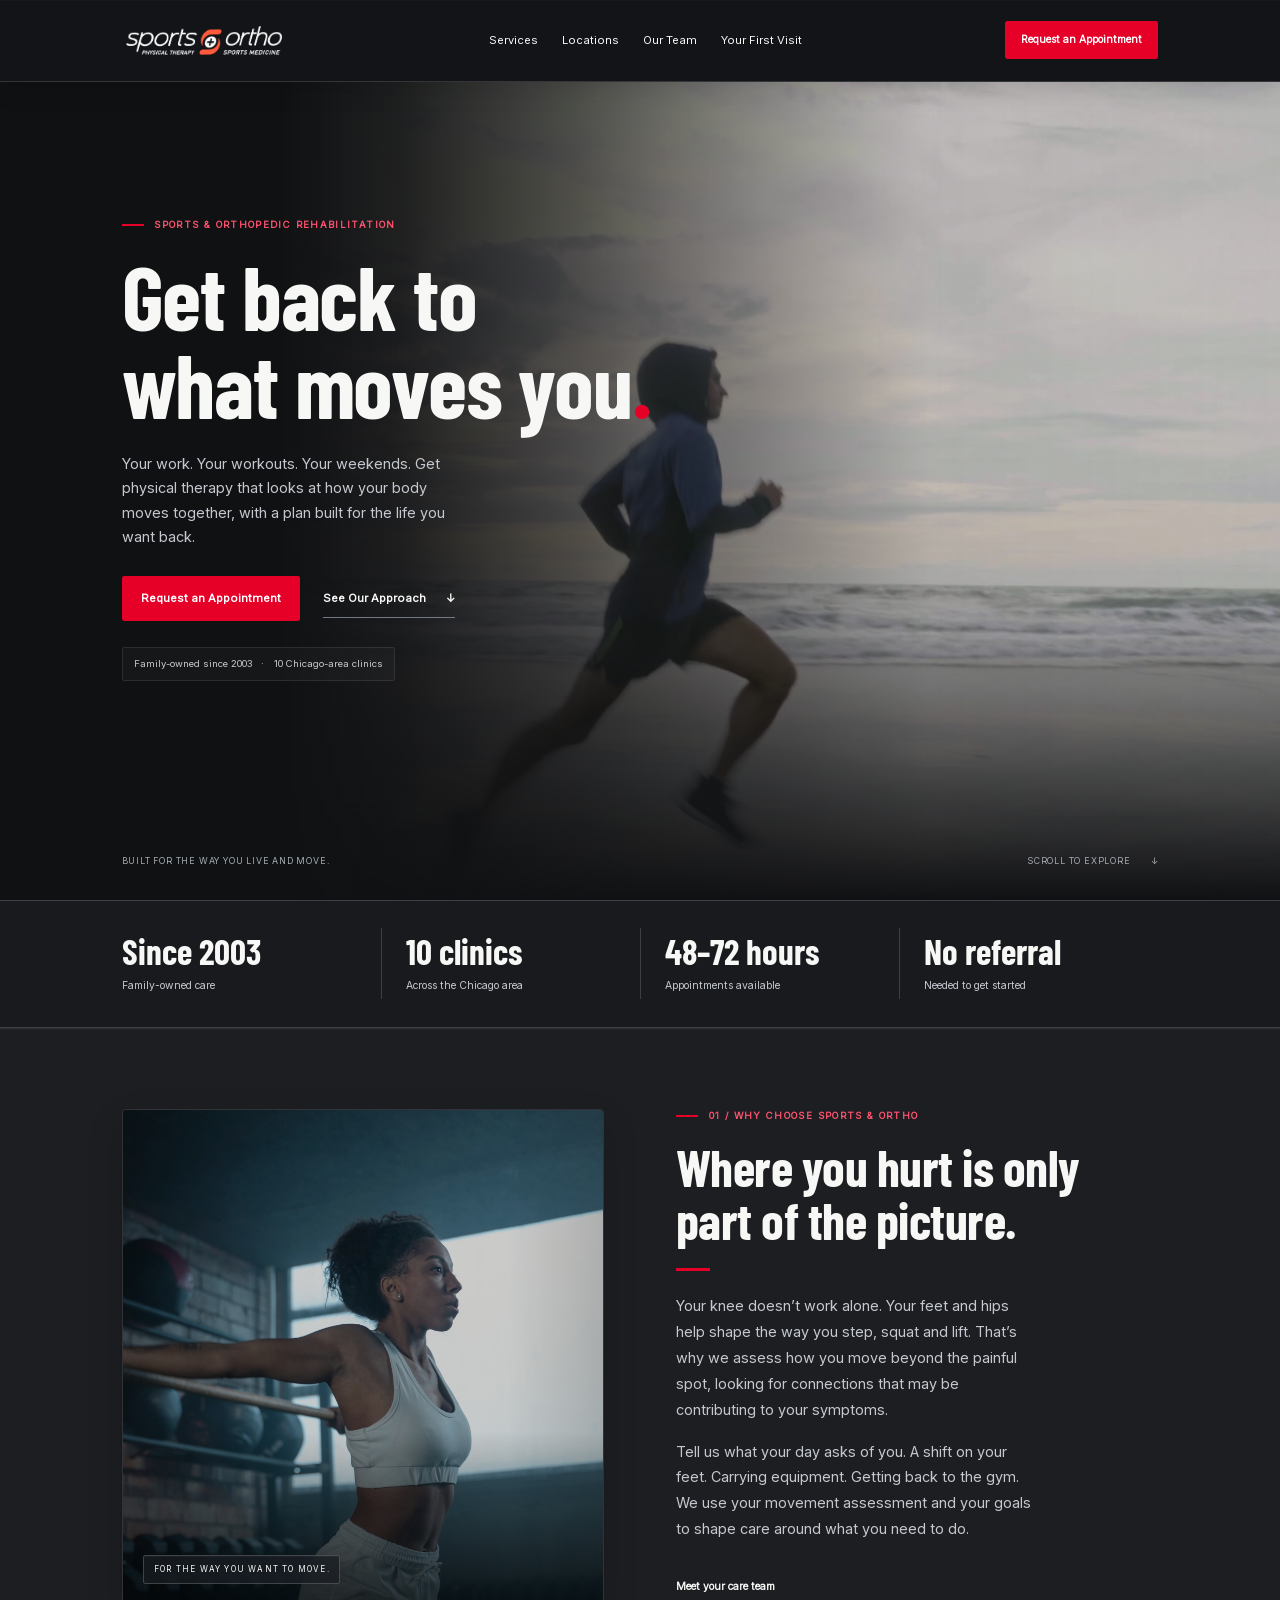
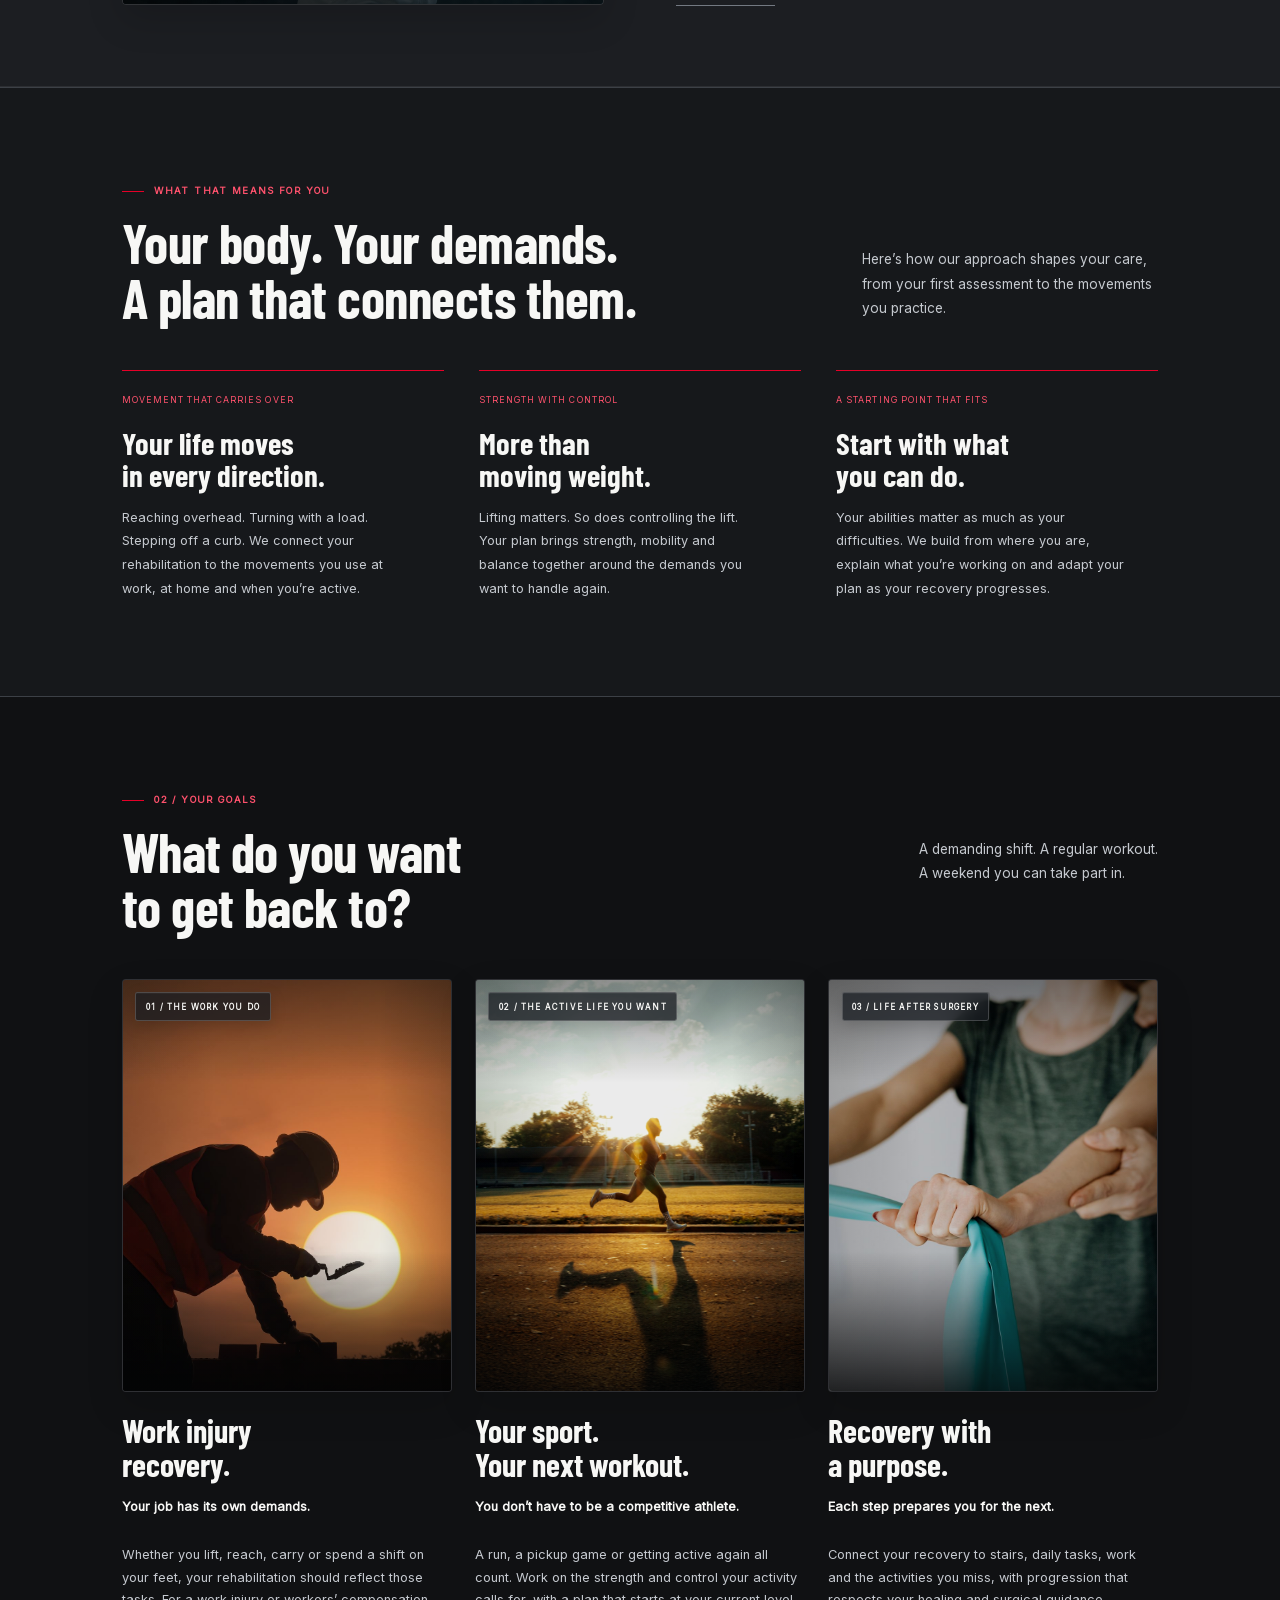
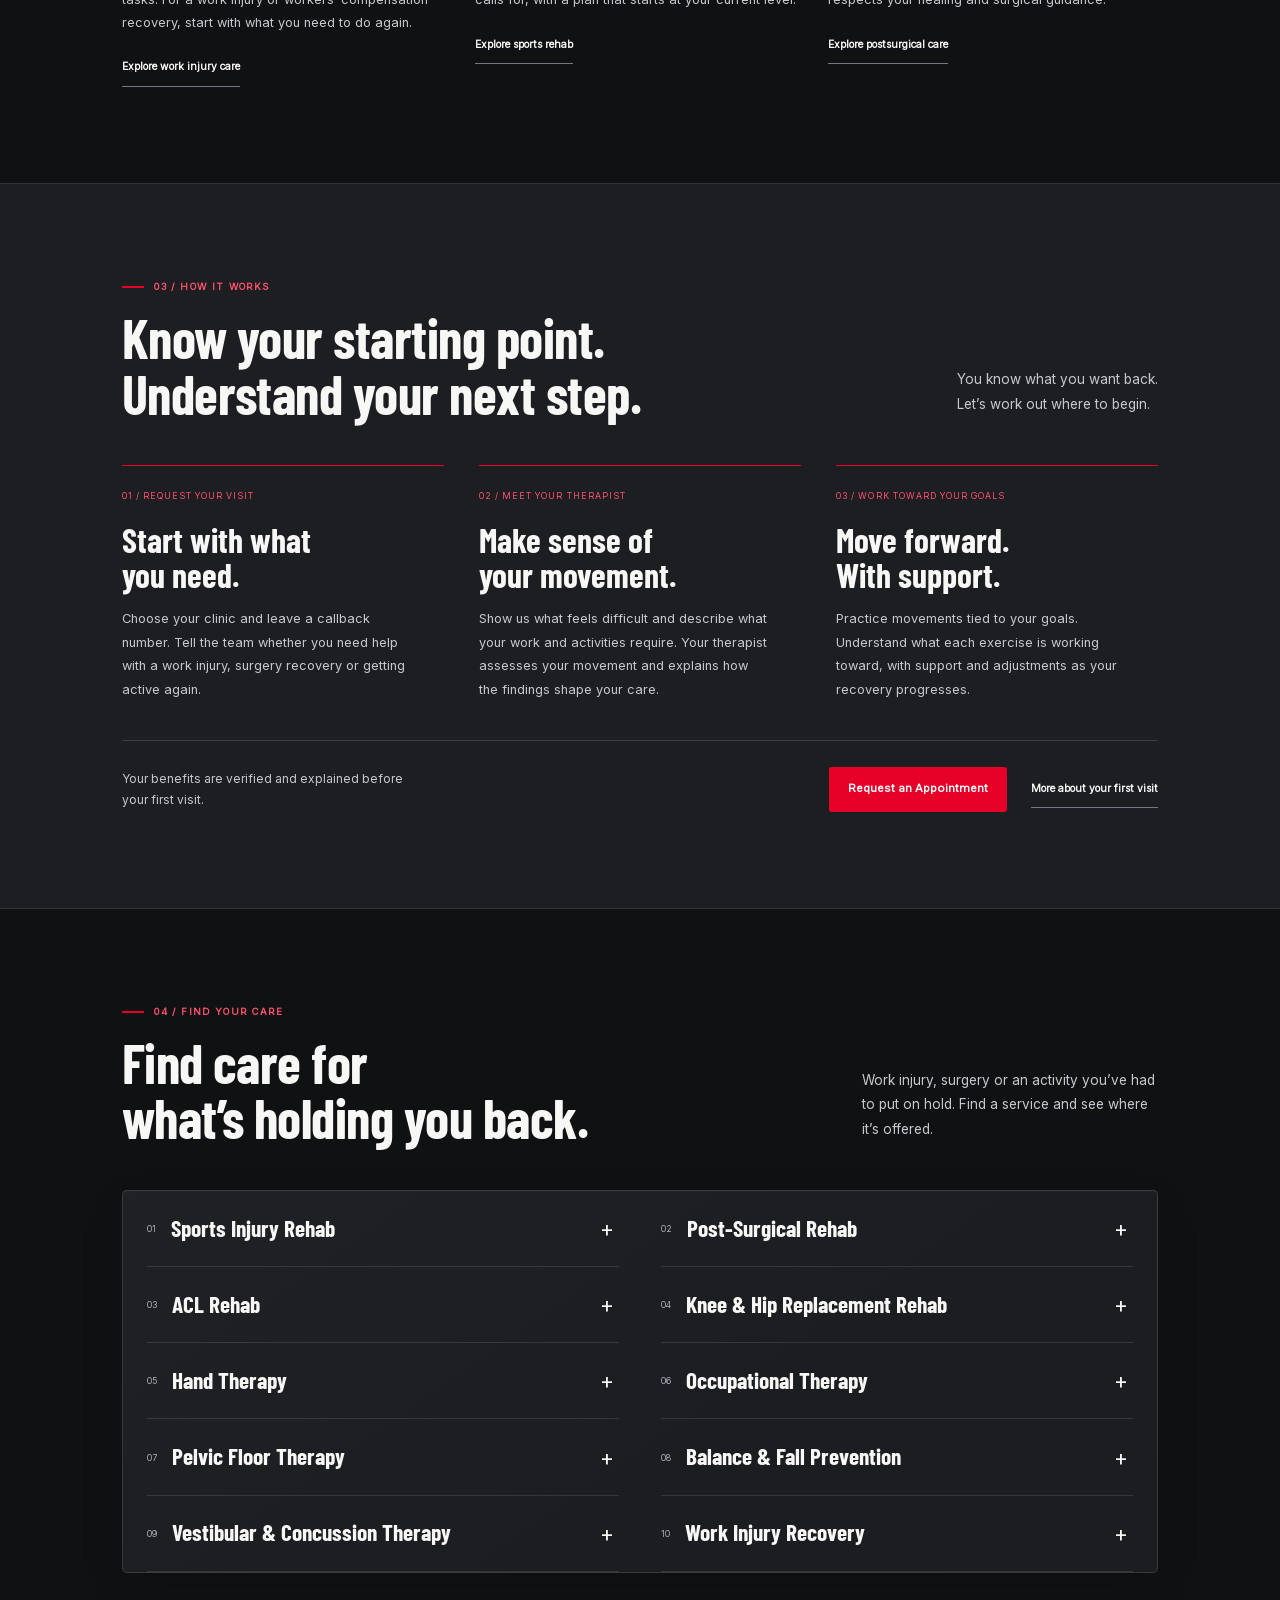
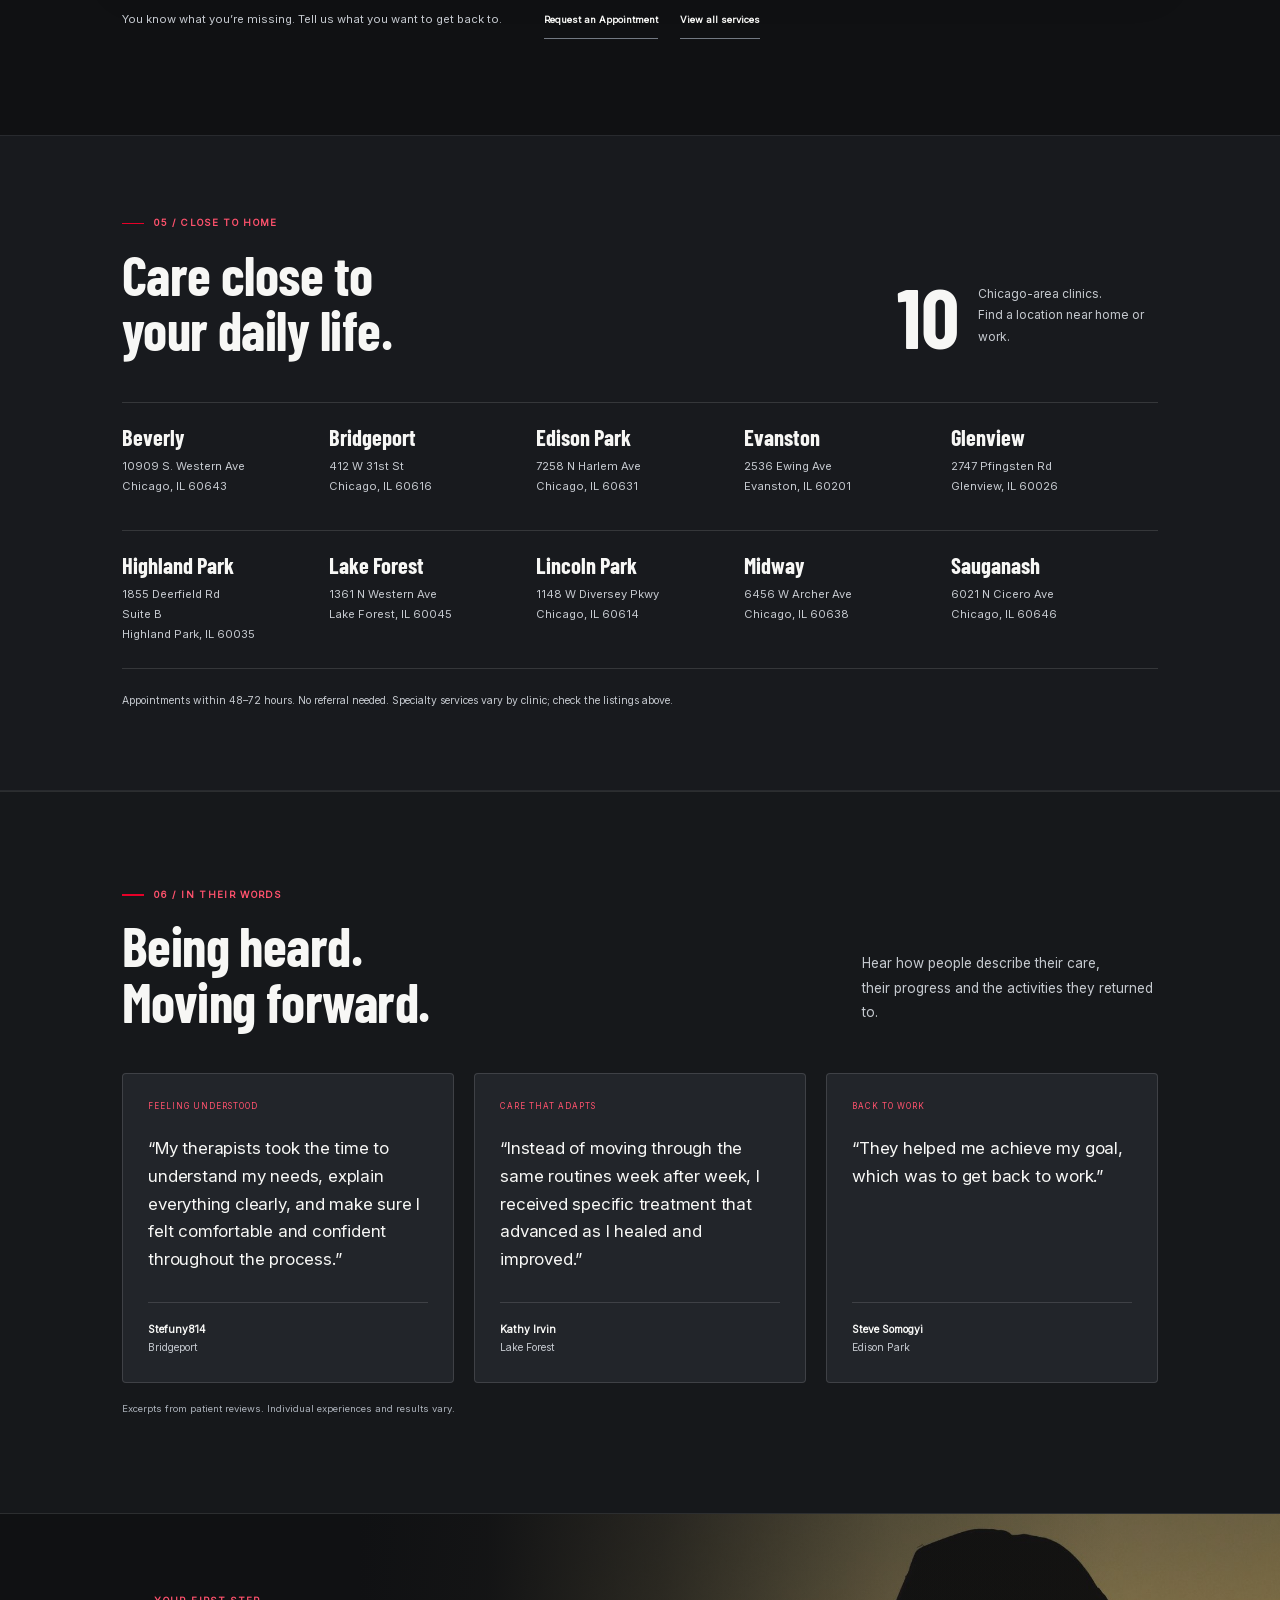
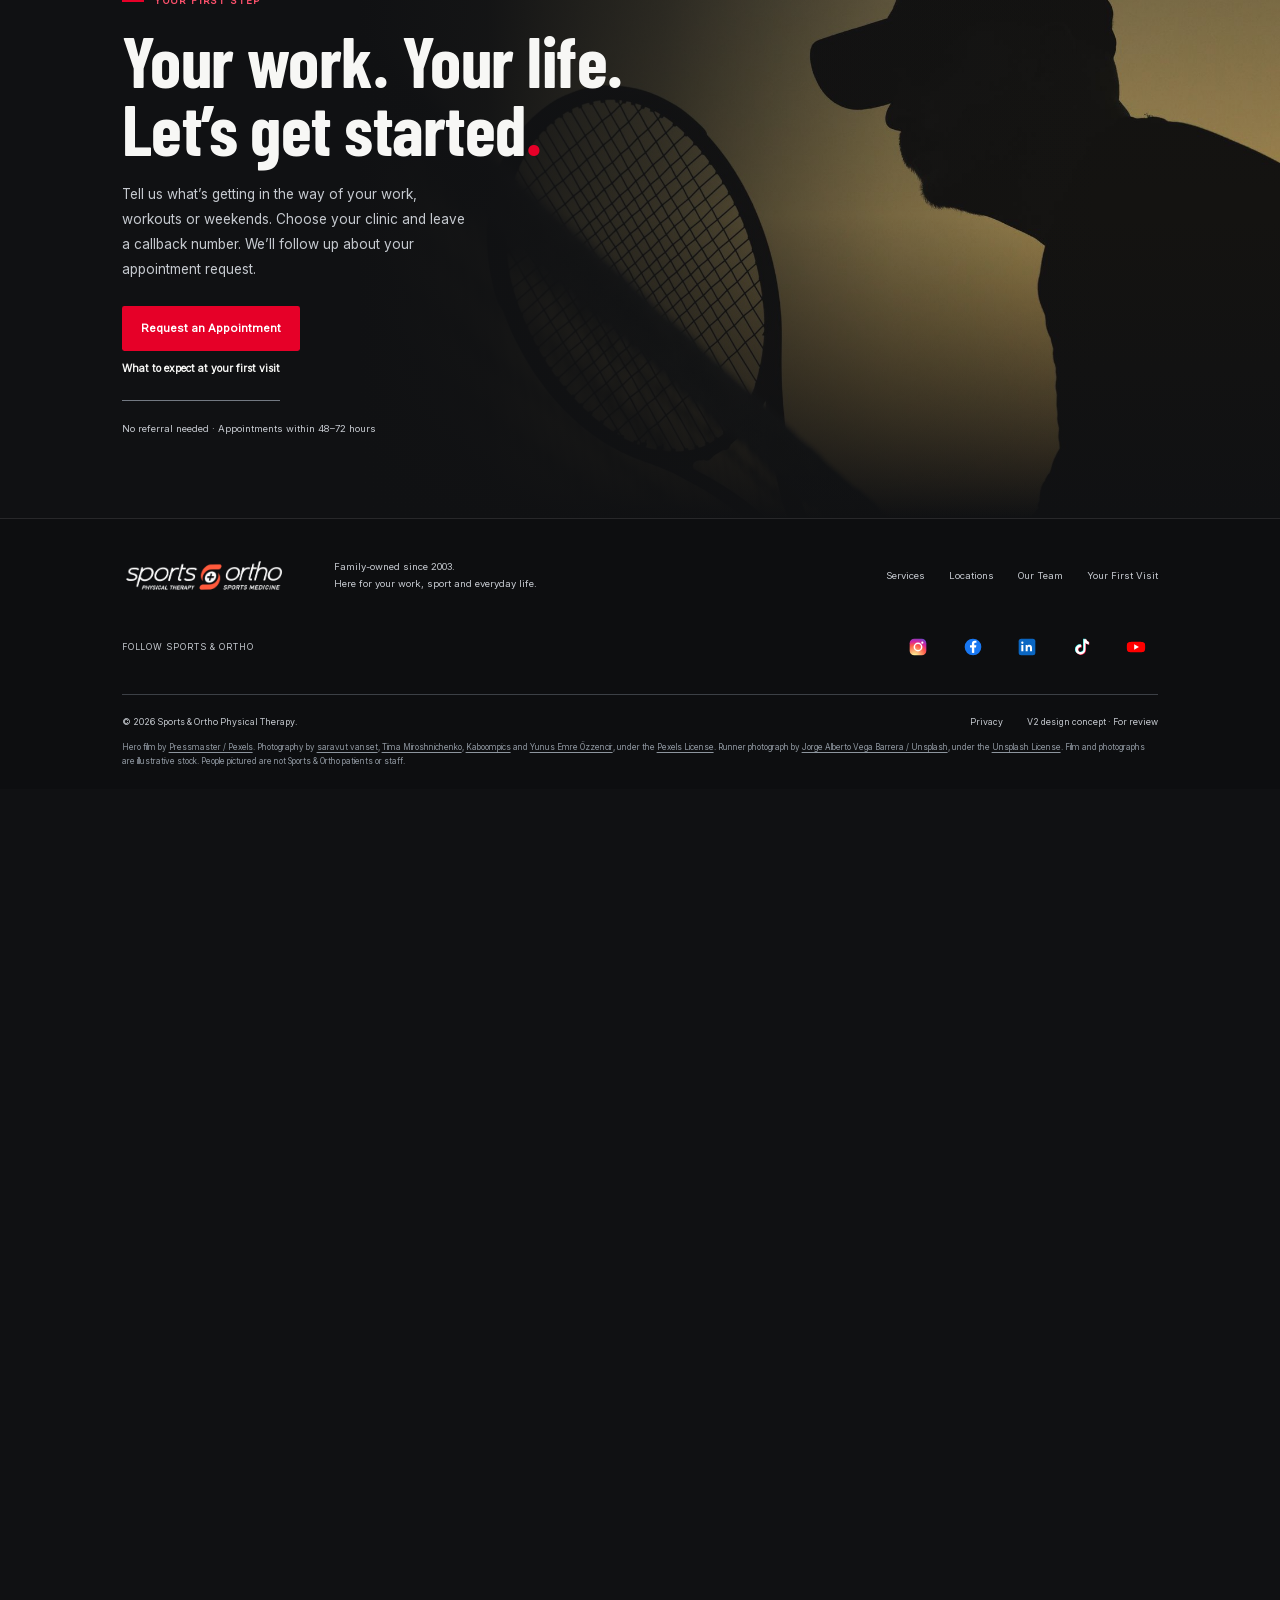
==== commit d0a7e4d2: "Restore social brand colors and remove icon boxes" ====
--- a/index.html
+++ b/index.html
@@ -10,7 +10,7 @@
 <link rel="stylesheet" href="desktop-scale.css?v=2">
   <link rel="stylesheet" href="homepage-refinements.css?v=1">
   <link rel="stylesheet" href="homepage-funnel.css?v=3">
-  <link rel="stylesheet" href="footer-social.css?v=2">
+  <link rel="stylesheet" href="footer-social.css?v=3">
 </head>
 <body>
 <a class="skip" href="#main">Skip to content</a>
@@ -101,7 +101,7 @@
   </div></section>
   <section class="closing" aria-labelledby="closing-heading"><div class="closing-image"><img src="assets/tennis-sunset.jpg" alt="Illustrative stock photograph of a tennis player and racket silhouetted in warm sunset light" loading="lazy"></div><div class="wrap closing-copy"><p class="eyebrow">Your first step</p><h2 id="closing-heading">Your work. Your life.<br>Let’s get started<span class="red-dot">.</span></h2><p>Tell us what’s getting in the way of your work, workouts or weekends. Choose your clinic and leave a callback number. We’ll follow up about your appointment request.</p><button class="button primary" data-appointment>Request an Appointment</button><a class="text-link closing-visit" href="#first-visit" data-visit>What to expect at your first visit</a><p class="closing-reassurance">No referral needed · Appointments within 48–72 hours</p></div></section>
 </main>
-<footer class="footer"><div class="wrap"><div class="footer-main"><a class="brand" href="#" aria-label="Sports & Ortho Physical Therapy home"><img src="assets/logo.png" alt="Sports & Ortho Physical Therapy" width="205" height="66"></a><p>Family-owned since 2003.<br>Here for your work, sport and everyday life.</p><nav aria-label="Footer navigation"><a href="#services">Services</a><a href="#locations">Locations</a><a href="team.html">Our Team</a><a href="#first-visit" data-visit>Your First Visit</a></nav></div><div class="footer-social"><p>Follow Sports &amp; Ortho</p><nav aria-label="Social media"><a href="https://www.instagram.com/sportsandortho/" target="_blank" rel="noopener" aria-label="Instagram" title="Instagram (opens in a new tab)"><svg aria-hidden="true" focusable="false" viewBox="0 0 24 24"><rect x="3" y="3" width="18" height="18" rx="5" fill="none" stroke="currentColor" stroke-width="1.7"/><circle cx="12" cy="12" r="4" fill="none" stroke="currentColor" stroke-width="1.7"/><circle cx="17.5" cy="6.5" r="1.1" fill="currentColor"/></svg></a><a href="https://www.facebook.com/sportsandortho/" target="_blank" rel="noopener" aria-label="Facebook" title="Facebook (opens in a new tab)"><svg aria-hidden="true" focusable="false" viewBox="6 3 13 18"><path d="M15.6 12.5l.4-2.6h-2.5V8.2c0-.7.35-1.4 1.47-1.4h1.14V4.6s-1.03-.18-2.02-.18c-2.06 0-3.41 1.25-3.41 3.51v2h-2.3v2.6h2.3V19a9 9 0 002.82 0v-6.5h2.1z" fill="currentColor"/></svg></a><a href="https://www.linkedin.com/company/sportsandortho/" target="_blank" rel="noopener" aria-label="LinkedIn" title="LinkedIn (opens in a new tab)"><svg aria-hidden="true" focusable="false" viewBox="3 3 18 18"><path d="M7.6 9.6V17H5.2V9.6h2.4zM6.4 5.5a1.4 1.4 0 110 2.8 1.4 1.4 0 010-2.8zM10.1 9.6h2.3v1c.4-.6 1.2-1.2 2.4-1.2 2 0 3.2 1.3 3.2 3.6V17h-2.4v-3.6c0-1-.4-1.6-1.3-1.6-.9 0-1.5.6-1.5 1.6V17h-2.4V9.6z" fill="currentColor"/></svg></a><a href="https://www.tiktok.com/@sportsandortho" target="_blank" rel="noopener" aria-label="TikTok" title="TikTok (opens in a new tab)"><svg aria-hidden="true" focusable="false" viewBox="0 0 24 24"><path d="M20.2 8.9a6 6 0 01-4.1-2v8.2a6 6 0 11-6-6c.3 0 .6 0 .9.1v3a3 3 0 100 5.8 3 3 0 002.9-3V2.6h3a6 6 0 003.3 3.4v2.9z" fill="currentColor"/></svg></a><a href="https://www.youtube.com/@sportsandorthopt" target="_blank" rel="noopener" aria-label="YouTube" title="YouTube (opens in a new tab)"><svg aria-hidden="true" focusable="false" viewBox="0 0 24 24"><path d="M23 12c0-2.5-.25-3.9-.55-4.5a2.5 2.5 0 00-1.75-1.35C19.15 5.7 12 5.7 12 5.7s-7.15 0-8.7.45A2.5 2.5 0 001.55 7.5C1.25 8.1 1 9.5 1 12s.25 3.9.55 4.5a2.5 2.5 0 001.75 1.35c1.55.45 8.7.45 8.7.45s7.15 0 8.7-.45a2.5 2.5 0 001.75-1.35c.3-.6.55-2 .55-4.5z" fill="currentColor"/><path d="M9.8 15.2V8.8l5.7 3.2-5.7 3.2z" fill="#101113"/></svg></a></nav></div><div class="footer-base"><p>© 2026 Sports & Ortho Physical Therapy.</p><div><a href="https://sportsandortho.net/privacy/" target="_blank" rel="noopener">Privacy</a><span>V2 design concept · For review</span></div></div><p class="photo-credit" id="photo-credit">Hero film by <a href="https://www.pexels.com/video/a-man-running-in-the-beach-shoreline-3191933/" target="_blank" rel="noopener">Pressmaster / Pexels</a>. Photography by <a href="https://www.pexels.com/photo/construction-worker-at-sunset-10410009/" target="_blank" rel="noopener">saravut vanset</a>, <a href="https://www.pexels.com/photo/a-woman-in-an-activewear-exercising-6388980/" target="_blank" rel="noopener">Tima Miroshnichenko</a>, <a href="https://www.pexels.com/photo/crop-anonymous-woman-stretching-elastic-band-near-professional-chiropractor-4506166/" target="_blank" rel="noopener">Kaboompics</a> and <a href="https://www.pexels.com/photo/silhouette-of-tennis-player-at-sunset-28435182/" target="_blank" rel="noopener">Yunus Emre Özzencir</a>, under the <a href="https://www.pexels.com/license/" target="_blank" rel="noopener">Pexels License</a>. Runner photograph by <a href="https://unsplash.com/photos/a-runner-sprints-on-a-track-in-the-golden-sunlight-1-nuy7fD3fw" target="_blank" rel="noopener">Jorge Alberto Vega Barrera / Unsplash</a>, under the <a href="https://unsplash.com/license" target="_blank" rel="noopener">Unsplash License</a>. Film and photographs are illustrative stock. People pictured are not Sports &amp; Ortho patients or staff.</p></div></footer>
+<footer class="footer"><div class="wrap"><div class="footer-main"><a class="brand" href="#" aria-label="Sports & Ortho Physical Therapy home"><img src="assets/logo.png" alt="Sports & Ortho Physical Therapy" width="205" height="66"></a><p>Family-owned since 2003.<br>Here for your work, sport and everyday life.</p><nav aria-label="Footer navigation"><a href="#services">Services</a><a href="#locations">Locations</a><a href="team.html">Our Team</a><a href="#first-visit" data-visit>Your First Visit</a></nav></div><div class="footer-social"><p>Follow Sports &amp; Ortho</p><nav aria-label="Social media"><a href="https://www.instagram.com/sportsandortho/" target="_blank" rel="noopener" aria-label="Instagram" title="Instagram (opens in a new tab)"><svg aria-hidden="true" focusable="false" viewBox="0 0 24 24"><defs><radialGradient id="sg-ig" cx="30%" cy="107%" r="150%"><stop offset="0%" stop-color="#fdf497"/><stop offset="5%" stop-color="#fdf497"/><stop offset="45%" stop-color="#fd5949"/><stop offset="60%" stop-color="#d6249f"/><stop offset="90%" stop-color="#285AEB"/></radialGradient></defs><rect x="2" y="2" width="20" height="20" rx="5.5" fill="url(#sg-ig)"/><circle cx="12" cy="12" r="4.4" fill="none" stroke="#fff" stroke-width="1.8"/><circle cx="17.2" cy="6.8" r="1.3" fill="#fff"/></svg></a><a href="https://www.facebook.com/sportsandortho/" target="_blank" rel="noopener" aria-label="Facebook" title="Facebook (opens in a new tab)"><svg aria-hidden="true" focusable="false" viewBox="0 0 24 24"><circle cx="12" cy="12" r="10" fill="#1877F2"/><path d="M15.6 12.5l.4-2.6h-2.5V8.2c0-.7.35-1.4 1.47-1.4h1.14V4.6s-1.03-.18-2.02-.18c-2.06 0-3.41 1.25-3.41 3.51v2h-2.3v2.6h2.3V19a9 9 0 002.82 0v-6.5h2.1z" fill="#fff"/></svg></a><a href="https://www.linkedin.com/company/sportsandortho/" target="_blank" rel="noopener" aria-label="LinkedIn" title="LinkedIn (opens in a new tab)"><svg aria-hidden="true" focusable="false" viewBox="0 0 24 24"><rect x="2" y="2" width="20" height="20" rx="3" fill="#0A66C2"/><path d="M7.6 9.6V17H5.2V9.6h2.4zM6.4 5.5a1.4 1.4 0 110 2.8 1.4 1.4 0 010-2.8zM10.1 9.6h2.3v1c.4-.6 1.2-1.2 2.4-1.2 2 0 3.2 1.3 3.2 3.6V17h-2.4v-3.6c0-1-.4-1.6-1.3-1.6-.9 0-1.5.6-1.5 1.6V17h-2.4V9.6z" fill="#fff"/></svg></a><a href="https://www.tiktok.com/@sportsandortho" target="_blank" rel="noopener" aria-label="TikTok" title="TikTok (opens in a new tab)"><svg aria-hidden="true" focusable="false" viewBox="0 0 24 24"><path d="M20.2 8.9a6 6 0 01-4.1-2v8.2a6 6 0 11-6-6c.3 0 .6 0 .9.1v3a3 3 0 100 5.8 3 3 0 002.9-3V2.6h3a6 6 0 003.3 3.4v2.9z" fill="#25F4EE" transform="translate(-.6,-.4)"/><path d="M20.2 8.9a6 6 0 01-4.1-2v8.2a6 6 0 11-6-6c.3 0 .6 0 .9.1v3a3 3 0 100 5.8 3 3 0 002.9-3V2.6h3a6 6 0 003.3 3.4v2.9z" fill="#FE2C55" transform="translate(.6,.4)"/><path d="M20.2 8.9a6 6 0 01-4.1-2v8.2a6 6 0 11-6-6c.3 0 .6 0 .9.1v3a3 3 0 100 5.8 3 3 0 002.9-3V2.6h3a6 6 0 003.3 3.4v2.9z" fill="#ffffff"/></svg></a><a href="https://www.youtube.com/@sportsandorthopt" target="_blank" rel="noopener" aria-label="YouTube" title="YouTube (opens in a new tab)"><svg aria-hidden="true" focusable="false" viewBox="0 0 24 24"><path d="M23 12c0-2.5-.25-3.9-.55-4.5a2.5 2.5 0 00-1.75-1.35C19.15 5.7 12 5.7 12 5.7s-7.15 0-8.7.45A2.5 2.5 0 001.55 7.5C1.25 8.1 1 9.5 1 12s.25 3.9.55 4.5a2.5 2.5 0 001.75 1.35c1.55.45 8.7.45 8.7.45s7.15 0 8.7-.45a2.5 2.5 0 001.75-1.35c.3-.6.55-2 .55-4.5z" fill="#FF0000"/><path d="M9.8 15.2V8.8l5.7 3.2-5.7 3.2z" fill="#fff"/></svg></a></nav></div><div class="footer-base"><p>© 2026 Sports & Ortho Physical Therapy.</p><div><a href="https://sportsandortho.net/privacy/" target="_blank" rel="noopener">Privacy</a><span>V2 design concept · For review</span></div></div><p class="photo-credit" id="photo-credit">Hero film by <a href="https://www.pexels.com/video/a-man-running-in-the-beach-shoreline-3191933/" target="_blank" rel="noopener">Pressmaster / Pexels</a>. Photography by <a href="https://www.pexels.com/photo/construction-worker-at-sunset-10410009/" target="_blank" rel="noopener">saravut vanset</a>, <a href="https://www.pexels.com/photo/a-woman-in-an-activewear-exercising-6388980/" target="_blank" rel="noopener">Tima Miroshnichenko</a>, <a href="https://www.pexels.com/photo/crop-anonymous-woman-stretching-elastic-band-near-professional-chiropractor-4506166/" target="_blank" rel="noopener">Kaboompics</a> and <a href="https://www.pexels.com/photo/silhouette-of-tennis-player-at-sunset-28435182/" target="_blank" rel="noopener">Yunus Emre Özzencir</a>, under the <a href="https://www.pexels.com/license/" target="_blank" rel="noopener">Pexels License</a>. Runner photograph by <a href="https://unsplash.com/photos/a-runner-sprints-on-a-track-in-the-golden-sunlight-1-nuy7fD3fw" target="_blank" rel="noopener">Jorge Alberto Vega Barrera / Unsplash</a>, under the <a href="https://unsplash.com/license" target="_blank" rel="noopener">Unsplash License</a>. Film and photographs are illustrative stock. People pictured are not Sports &amp; Ortho patients or staff.</p></div></footer>
 
 <dialog id="appointment-dialog" aria-labelledby="appointment-heading"><button class="dialog-close" aria-label="Close appointment preview">×</button><p class="eyebrow">Take your next step</p><h2 id="appointment-heading">Let’s start with you.</h2><p class="demo-notice">Design preview only. Use sample details. Nothing is sent or saved, and no appointment is booked.</p><form id="demo-form"><label>Your name<input name="name" autocomplete="off" placeholder="Sample name" required></label><label>Callback number<input name="phone" type="tel" autocomplete="off" placeholder="Sample phone number" required></label><label>Preferred clinic<select name="clinic" required><option value="">Select a clinic</option><option>Beverly</option><option>Bridgeport</option><option>Edison Park</option><option>Evanston</option><option>Glenview</option><option>Highland Park</option><option>Lake Forest</option><option>Lincoln Park</option><option>Midway</option><option>Sauganash</option></select></label><button class="button primary" type="submit">Preview request</button></form><div class="demo-result" hidden tabindex="-1"><h3>You’ve taken the first step.</h3><p>On the finished website, the team would follow up to discuss your request. This preview has not sent or booked anything.</p><button class="button secondary dialog-done">Back to the concept</button></div></dialog>
 <dialog id="visit-dialog" aria-labelledby="visit-heading"><button class="dialog-close" aria-label="Close first visit information">×</button><p class="eyebrow">Your first visit</p><h2 id="visit-heading">Know what<br>comes next.</h2><p>Bring your questions and tell us what your day asks of you. Your therapist will assess how you move, discuss your goals and explain a plan connected to your work, activities and stage of recovery.</p><ul><li>Bring your photo ID and insurance card, if you have one.</li><li>Wear comfortable clothes you can move in.</li><li>Bring any relevant medical reports or surgery instructions.</li></ul><p>Your benefits are verified and explained before your first visit.</p><button class="button primary" data-appointment>Request an Appointment</button></dialog>
--- a/footer-social.css
+++ b/footer-social.css
@@ -1,10 +1,10 @@
-/* Monochrome social marks on restrained cinematic controls. */
+/* Original-color social marks with open, borderless hit areas. */
 .footer-social { display:flex; align-items:center; justify-content:space-between; gap:24px; padding:0 0 30px; }
 .footer-social > p { color:var(--text); font-size:.6875rem; line-height:1.6; letter-spacing:1.2px; text-transform:uppercase; }
 .footer-social nav { display:flex; flex-wrap:wrap; gap:12px; }
-.footer-social a { display:inline-flex; align-items:center; justify-content:center; width:56px; height:56px; border:1px solid var(--line); border-radius:3px; color:#c3c8cf; background:transparent; transition:color .2s,background .2s,border-color .2s; }
-.footer-social a:hover { color:var(--label); background:#e600280a; border-color:var(--red); }
-.footer-social a:focus-visible { color:var(--white); outline:2px solid var(--label); outline-offset:4px; border-color:var(--label); }
+.footer-social a { display:inline-flex; align-items:center; justify-content:center; width:56px; height:56px; border:0; border-radius:0; background:transparent; transition:opacity .2s; }
+.footer-social a:hover { opacity:.75; }
+.footer-social a:focus-visible { outline:2px solid var(--label); outline-offset:2px; }
 .footer-social svg { display:block; width:25px; height:25px; }
 @media(max-width:600px) {
  .footer-social { align-items:flex-start; flex-direction:column; gap:14px; padding-bottom:26px; }
